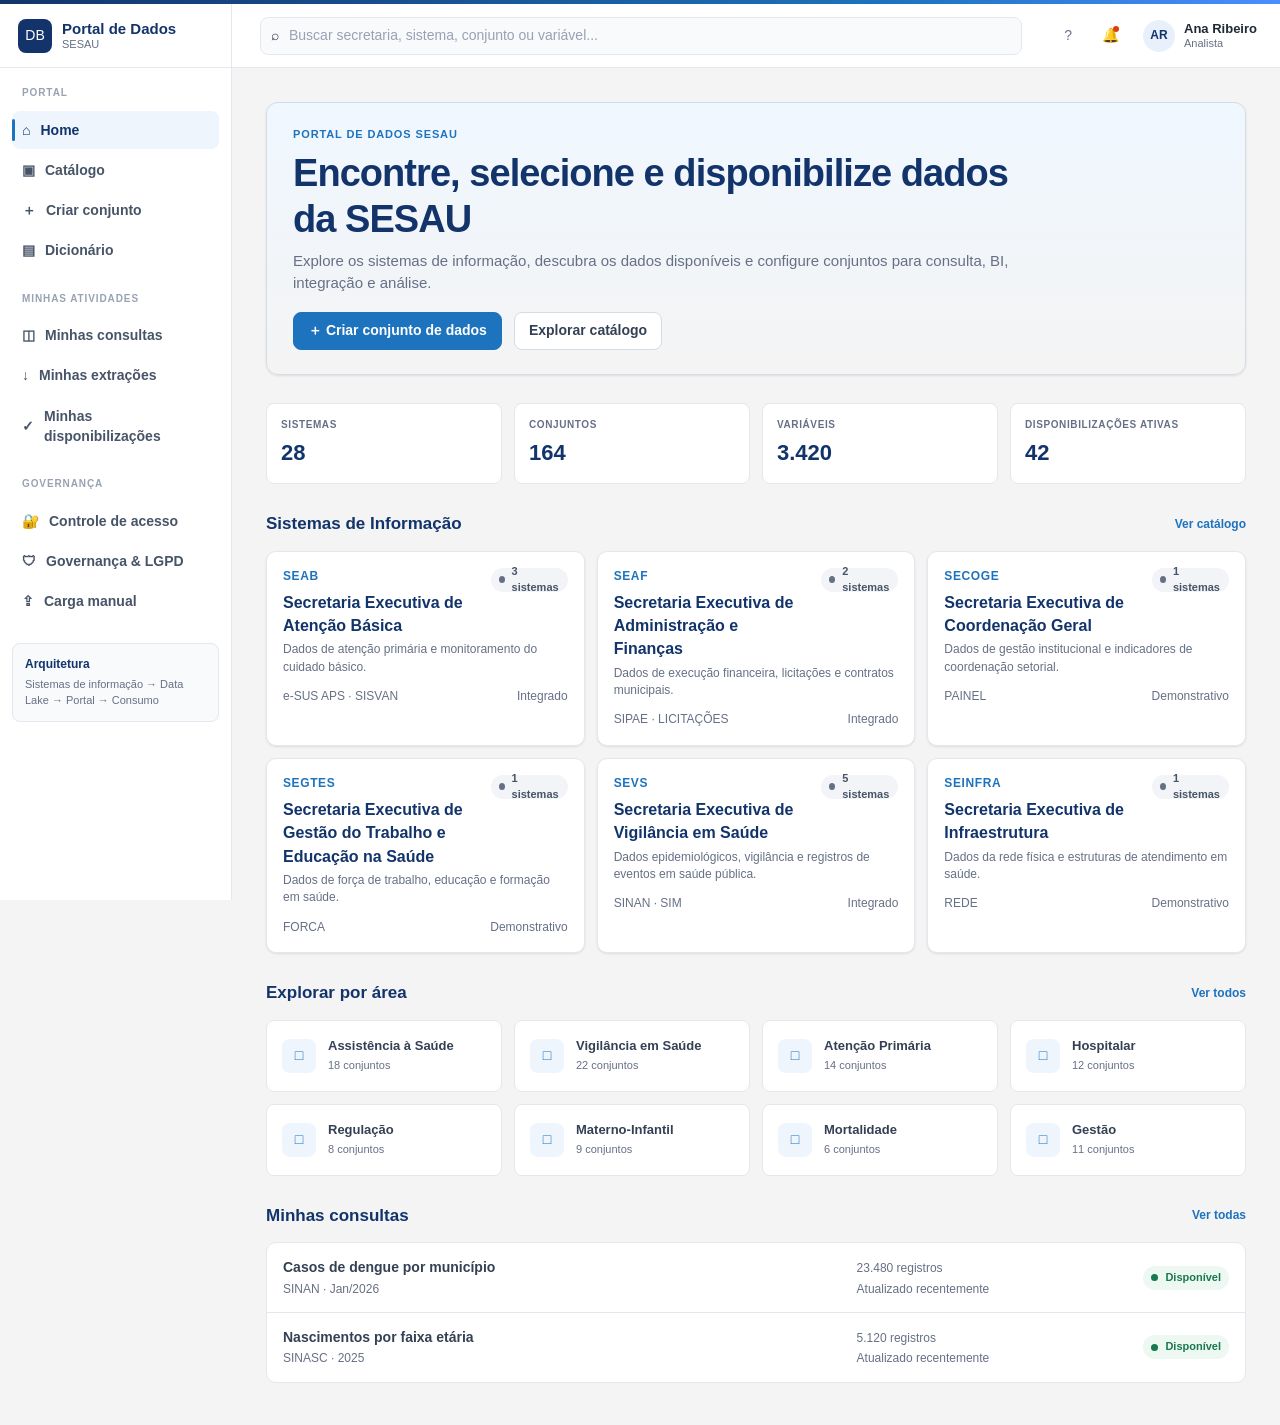
==== index.html @ 4484700d "Initial commit" ====
<!DOCTYPE html>
<html lang="pt-BR">
  <head>
    <meta charset="UTF-8" />
    <meta name="viewport" content="width=device-width, initial-scale=1.0" />
    <title>Portal de Dados SESAU</title>
    <style>
      :root {
        --primary-dark: #12346b;
        --primary-light: #1e73be;
        --primary-soft: #eef5fc;
        --accent-blue: #4a8eff;
        --accent-orange: #db400a;
        --success: #18794e;
        --success-bg: #edf8f2;
        --warning: #9a6700;
        --warning-bg: #fff8e6;
        --danger: #b42318;
        --danger-bg: #fff1f0;
        --body-bg: #f4f4f4;
        --surface: #ffffff;
        --surface-soft: #f8fafc;
        --border: #e3e8ef;
        --border-strong: #d4dce6;
        --text: #1f2937;
        --muted: #667085;
        --muted-2: #98a2b3;
        --shadow: 0 1px 2px rgba(16, 24, 40, 0.04), 0 1px 3px rgba(16, 24, 40, 0.06);
        --radius-sm: 8px;
        --radius-md: 10px;
        --radius-lg: 14px;
        --header-h: 64px;
        --sidebar-w: 232px;
      }

      * { box-sizing: border-box; }
      html, body { height: 100%; }
      body {
        margin: 0;
        background: var(--body-bg);
        color: var(--text);
        font-family: 'Segoe UI', Tahoma, Arial, sans-serif;
        font-size: 14px;
        line-height: 1.45;
      }
      a { color: inherit; text-decoration: none; }
      button, input, select, textarea { font: inherit; }
      button { cursor: pointer; }
      img { max-width: 100%; }
      .hidden { display: none !important; }

      .top-accent { height: 4px; background: linear-gradient(90deg, var(--primary-dark), var(--primary-light) 70%, var(--accent-blue)); }

      .app-shell { min-height: 100vh; }
      .header {
        position: fixed; top: 4px; left: 0; right: 0; height: var(--header-h);
        background: rgba(255,255,255,0.98); border-bottom: 1px solid var(--border);
        display: grid; grid-template-columns: var(--sidebar-w) minmax(320px, 1fr) auto;
        align-items: center; z-index: 20;
      }
      .brand {
        display: flex; align-items: center; gap: 10px; height: 100%; padding: 0 18px;
        border-right: 1px solid var(--border);
      }
      .brand-mark {
        width: 34px; height: 34px; background: var(--primary-dark); color: #fff;
        border-radius: 8px; display: grid; place-items: center;
      }
      .brand-copy { line-height: 1.1; }
      .brand-title { font-size: 15px; font-weight: 800; color: var(--primary-dark); }
      .brand-sub { font-size: 11px; color: var(--muted); }
      .header-search { padding: 0 28px; }
      .global-search {
        width: min(820px, 100%); height: 38px; border-radius: 8px; border: 1px solid var(--border);
        background: var(--surface-soft); display: flex; align-items: center; gap: 8px; padding: 0 10px;
      }
      .global-search input {
        border: 0; background: transparent; outline: none; color: var(--text); width: 100%;
      }
      .global-search input::placeholder { color: var(--muted-2); }
      .header-actions { display: flex; align-items: center; gap: 6px; padding-right: 14px; }
      .icon-btn {
        width: 36px; height: 36px; border: 1px solid transparent; border-radius: 8px; background: transparent;
        display: grid; place-items: center; color: var(--muted); position: relative;
      }
      .icon-btn:hover { background: var(--surface-soft); border-color: var(--border); color: var(--primary-light); }
      .notification-dot {
        position: absolute; right: 8px; top: 7px; width: 6px; height: 6px; border-radius: 50%; background: var(--accent-orange);
      }
      .profile {
        display: flex; align-items: center; gap: 9px; padding: 5px 8px; border-radius: 8px; border: 1px solid transparent;
      }
      .profile:hover { background: var(--surface-soft); border-color: var(--border); }
      .avatar {
        width: 32px; height: 32px; border-radius: 50%; background: #e8f1fb; color: var(--primary-dark);
        display: grid; place-items: center; font-weight: 800; font-size: 12px;
      }
      .profile-copy { line-height: 1.15; }
      .profile-name { font-size: 13px; font-weight: 700; }
      .profile-role { font-size: 11px; color: var(--muted); }

      .sidebar {
        position: fixed; left: 0; top: calc(var(--header-h) + 4px); bottom: 0; width: var(--sidebar-w);
        background: #fff; border-right: 1px solid var(--border); padding: 18px 12px; overflow-y: auto;
      }
      .nav-group { margin-bottom: 22px; }
      .nav-label {
        font-size: 10px; font-weight: 800; letter-spacing: .09em; text-transform: uppercase; color: var(--muted-2);
        padding: 0 10px 8px;
      }
      .nav-item {
        width: 100%; border: 0; background: transparent; border-radius: 8px; padding: 9px 10px; display: flex; align-items: center;
        gap: 10px; color: #475467; font-weight: 600; text-align: left; margin: 2px 0; position: relative;
      }
      .nav-item:hover { background: #f8fafc; color: var(--primary-dark); }
      .nav-item.active { background: #eef5fc; color: var(--primary-dark); }
      .nav-item.active::before {
        content: ''; position: absolute; left: 0; top: 8px; bottom: 8px; width: 3px; border-radius: 3px; background: var(--primary-light);
      }
      .nav-count { margin-left: auto; font-size: 11px; color: var(--muted-2); }
      .sidebar-footer {
        margin-top: 16px; background: var(--surface-soft); border: 1px solid var(--border); border-radius: 8px; padding: 12px;
      }
      .sidebar-footer strong { display: block; color: var(--primary-dark); font-size: 12px; }
      .sidebar-footer span { display: block; color: var(--muted); font-size: 11px; margin-top: 4px; }

      .main { margin-left: var(--sidebar-w); padding-top: calc(var(--header-h) + 4px); min-height: 100vh; }
      .content { max-width: 1440px; margin: 0 auto; padding: 30px 34px 42px; }
      .page { display: none; }
      .page.active { display: block; }
      .eyebrow {
        font-size: 11px; letter-spacing: .08em; font-weight: 800; text-transform: uppercase; color: var(--primary-light); margin-bottom: 8px;
      }
      h1, h2, h3, h4, p { margin-top: 0; }
      h1 { font-size: 28px; line-height: 1.2; color: var(--primary-dark); letter-spacing: -0.025em; margin-bottom: 8px; }
      h2 { font-size: 22px; color: var(--primary-dark); margin-bottom: 8px; }
      h3 { font-size: 17px; color: var(--primary-dark); margin-bottom: 6px; }
      p { color: var(--muted); }
      .lead { max-width: 780px; }
      .page-head {
        display: flex; justify-content: space-between; align-items: flex-start; gap: 18px; margin-bottom: 24px;
      }
      .quick-actions { display: flex; gap: 8px; margin-bottom: 28px; }
      .btn {
        border: 1px solid transparent; border-radius: 8px; height: 38px; padding: 0 14px; display: inline-flex; align-items: center;
        justify-content: center; gap: 7px; font-weight: 700; background: #fff; color: var(--text); transition: 0.18s ease;
      }
      .btn:hover { transform: translateY(-1px); }
      .btn-primary { background: var(--primary-light); color: #fff; border-color: var(--primary-light); }
      .btn-primary:hover { background: #1765aa; }
      .btn-dark { background: var(--primary-dark); color: #fff; border-color: var(--primary-dark); }
      .btn-secondary { border-color: var(--border-strong); background: #fff; color: #344054; }
      .btn-secondary:hover { border-color: #b8c3d1; background: #fbfcfd; }
      .btn-ghost { background: transparent; color: var(--primary-light); padding: 0 4px; height: auto; }
      .btn-sm { height: 32px; padding: 0 10px; font-size: 12px; }
      .btn-inline { height: 30px; }

      .hero {
        background: linear-gradient(180deg, #eff7ff, rgba(239,247,255,0)); border: 1px solid var(--border-strong); border-radius: 12px;
        box-shadow: var(--shadow); padding: 24px 26px; margin-bottom: 28px;
      }
      .hero h1 { font-size: clamp(26px, 3vw, 38px); max-width: 760px; }
      .hero-copy { max-width: 760px; font-size: 15px; color: var(--muted); }
      .hero .cta-row { display: flex; gap: 12px; margin-top: 18px; }

      .stat-strip { display: grid; grid-template-columns: repeat(4, minmax(0, 1fr)); gap: 12px; margin-bottom: 18px; }
      .stat-box {
        background: #fff; border: 1px solid var(--border); border-radius: 8px; padding: 14px;
      }
      .stat-box span {
        display: block; color: var(--muted); font-size: 10px; font-weight: 800; text-transform: uppercase; letter-spacing: .06em;
      }
      .stat-box strong {
        display: block; margin-top: 5px; color: var(--primary-dark); font-size: 22px;
      }

      .section { margin-top: 28px; }
      .section-head {
        display: flex; justify-content: space-between; align-items: center; gap: 16px; margin-bottom: 14px;
      }
      .section-head h3 { margin: 0; }
      .section-head a { color: var(--primary-light); font-weight: 700; font-size: 12px; }

      .secretaria-grid, .system-grid, .area-grid { display: grid; gap: 12px; }
      .secretaria-grid { grid-template-columns: repeat(3, minmax(0, 1fr)); }
      .system-grid { grid-template-columns: repeat(3, minmax(0, 1fr)); }
      .area-grid { grid-template-columns: repeat(4, minmax(0, 1fr)); }

      .card, .secretaria-card, .system-card, .dataset-card, .mini-card {
        background: #fff; border: 1px solid var(--border); border-radius: 10px; box-shadow: var(--shadow);
      }
      .secretaria-card { padding: 16px; cursor: pointer; transition: 0.15s ease; }
      .secretaria-card:hover { border-color: #aac7e5; transform: translateY(-1px); }
      .secretaria-top { display: flex; justify-content: space-between; align-items: flex-start; gap: 10px; }
      .secretaria-sigla { font-size: 12px; font-weight: 800; color: var(--primary-light); letter-spacing: .05em; }
      .secretaria-name { font-weight: 800; font-size: 16px; color: var(--primary-dark); margin: 6px 0 4px; }
      .secretaria-description { font-size: 12px; color: var(--muted); }
      .secretaria-meta { margin-top: 12px; display: flex; justify-content: space-between; gap: 8px; align-items: center; font-size: 12px; color: var(--muted); }

      .system-card { padding: 16px; transition: 0.15s ease; cursor: pointer; }
      .system-card:hover { border-color: #aac7e5; transform: translateY(-1px); }
      .system-header { display: flex; justify-content: space-between; gap: 10px; align-items: flex-start; }
      .system-sigla { color: var(--primary-light); font-size: 11px; font-weight: 800; letter-spacing: .05em; }
      .system-name { font-size: 16px; font-weight: 800; color: var(--primary-dark); margin: 6px 0 4px; }
      .system-label { color: var(--muted); font-size: 11px; }
      .meta-list { margin-top: 12px; display: grid; gap: 8px; }
      .meta-row { display: flex; justify-content: space-between; gap: 12px; font-size: 11px; }
      .meta-row span:first-child { color: var(--muted); }
      .meta-row strong { color: var(--text); }

      .area-tile {
        background: #fff; border: 1px solid var(--border); border-radius: 8px; padding: 15px; display: flex; align-items: center; gap: 12px;
        min-height: 72px; transition: 0.15s ease; cursor: pointer;
      }
      .area-tile:hover { border-color: #aac7e5; background: #fbfdff; transform: translateY(-1px); }
      .area-icon {
        width: 34px; height: 34px; border-radius: 8px; background: #eef5fc; color: var(--primary-light); display: grid; place-items: center;
      }
      .area-title { font-size: 13px; font-weight: 800; color: #344054; }
      .area-meta { font-size: 11px; color: var(--muted); margin-top: 2px; }

      .dataset-list { border: 1px solid var(--border); border-radius: 10px; background: #fff; overflow: hidden; }
      .dataset-row {
        display: grid; grid-template-columns: minmax(0, 1.55fr) minmax(180px, .75fr) auto; gap: 18px; align-items: center;
        padding: 14px 16px; border-bottom: 1px solid var(--border);
      }
      .dataset-row:last-child { border-bottom: 0; }
      .dataset-row:hover { background: #fbfcfe; }
      .row-title { font-weight: 800; color: #344054; }
      .row-sub { font-size: 12px; color: var(--muted); margin-top: 3px; }
      .tag-row { margin-top: 8px; display: flex; flex-wrap: wrap; gap: 6px; }
      .tag {
        display: inline-flex; align-items: center; padding: 4px 7px; border-radius: 999px; background: #f3f7fb; color: var(--primary-dark);
        border: 1px solid #e3eefb; font-size: 10px; font-weight: 700;
      }
      .status-pill {
        display: inline-flex; align-items: center; gap: 7px; height: 24px; padding: 0 8px; border-radius: 999px; font-size: 11px; font-weight: 700;
      }
      .status-dot { width: 7px; height: 7px; border-radius: 50%; display: inline-block; }
      .status-ok { background: var(--success-bg); color: var(--success); }
      .status-warning { background: var(--warning-bg); color: var(--warning); }
      .status-lock { background: var(--danger-bg); color: var(--danger); }
      .status-neutral { background: #f2f4f7; color: #475467; }
      .status-ok .status-dot { background: var(--success); }
      .status-warning .status-dot { background: var(--warning); }
      .status-lock .status-dot { background: var(--danger); }
      .status-neutral .status-dot { background: #667085; }

      .catalog-layout { display: grid; grid-template-columns: 220px minmax(0, 1fr); gap: 22px; }
      .filter-panel {
        background: #fff; border: 1px solid var(--border); border-radius: 10px; padding: 16px;
      }
      .filter-panel h4 { margin: 0 0 12px; font-size: 13px; color: var(--primary-dark); }
      .filter-group { margin-bottom: 16px; }
      .filter-group label { display: block; margin-bottom: 8px; font-size: 11px; font-weight: 800; color: #475467; }
      .filter-list { display: grid; gap: 8px; }
      .check-item { display: flex; align-items: center; gap: 8px; font-size: 12px; color: #475467; }
      .input, select, textarea {
        width: 100%; border: 1px solid var(--border-strong); border-radius: 8px; background: #fff; color: var(--text); padding: 9px 10px;
      }
      .catalog-toolbar { display: flex; gap: 10px; align-items: center; margin-bottom: 12px; }
      .catalog-toolbar .input { flex: 1; }
      .toolbar-select { max-width: 200px; }

      .knowledge-layout { display: grid; grid-template-columns: 280px 1fr; gap: 14px; }
      .knowledge-list { background: #fff; border: 1px solid var(--border); border-radius: 8px; overflow: hidden; }
      .knowledge-item { padding: 12px 14px; border-bottom: 1px solid var(--border); cursor: pointer; }
      .knowledge-item:last-child { border-bottom: 0; }
      .knowledge-item.active { background: var(--primary-soft); }
      .knowledge-item strong { display: block; font-size: 12px; color: var(--primary-dark); }
      .knowledge-item span { display: block; margin-top: 3px; color: var(--muted); font-size: 10px; }
      .info-block {
        background: #fff; border: 1px solid var(--border); border-radius: 8px; padding: 18px;
      }
      .info-block h3 { margin-bottom: 8px; }
      .dictionary-row { display: grid; gap: 10px; margin-top: 12px; }
      .dictionary-meta { display: flex; flex-wrap: wrap; gap: 8px; }
      .mini-chip { border: 1px solid var(--border); background: var(--surface-soft); color: #475467; border-radius: 999px; padding: 4px 7px; font-size: 10px; font-weight: 700; }

      .builder-shell {
        background: #fff; border: 1px solid var(--border); border-radius: 12px;
        padding: 18px; box-shadow: var(--shadow);
      }
      .builder-top { display: flex; justify-content: space-between; align-items: center; gap: 12px; margin-bottom: 16px; }
      .dataset-code { display: inline-flex; align-items: center; padding: 4px 8px; border-radius: 999px; border: 1px solid #d7eafd; background: #f3f8ff; color: var(--primary-light); font-size: 11px; font-weight: 800; }
      .stepper { display: flex; flex-wrap: wrap; gap: 8px; margin-bottom: 14px; }
      .step { min-width: 92px; padding: 8px 10px; border-radius: 999px; border: 1px solid var(--border); background: var(--surface-soft); color: var(--muted); font-size: 11px; font-weight: 700; }
      .step.active { background: var(--primary-soft); border-color: #aac7e5; color: var(--primary-dark); }
      .step.done { background: var(--success-bg); border-color: #b7e1cc; color: var(--success); }
      .builder-grid { display: grid; grid-template-columns: minmax(0, 1.6fr) 300px; gap: 16px; }
      .builder-main { background: var(--surface-soft); border: 1px solid var(--border); border-radius: 10px; padding: 18px; }
      .builder-summary {
        border-left: 1px solid var(--border); padding-left: 16px; position: relative;
      }
      .summary-card { background: #fff; border: 1px solid var(--border); border-radius: 10px; padding: 14px; }
      .summary-item { display: flex; justify-content: space-between; gap: 12px; font-size: 12px; color: #475467; padding: 9px 0; border-bottom: 1px solid var(--border); }
      .summary-item:last-child { border-bottom: 0; }
      .summary-item strong { color: var(--text); }
      .option-grid { display: grid; grid-template-columns: repeat(2, minmax(0, 1fr)); gap: 10px; }
      .option-card {
        border: 1px solid var(--border); border-radius: 10px; background: #fff; padding: 12px; cursor: pointer; transition: 0.15s ease;
      }
      .option-card:hover { border-color: #aac7e5; }
      .option-card.active { border-color: var(--primary-light); background: #f4f9fe; box-shadow: 0 0 0 2px rgba(30, 115, 190, 0.08); }
      .option-card strong { display: block; color: var(--primary-dark); }
      .option-card small { color: var(--muted); }
      .cards-3 { display: grid; grid-template-columns: repeat(3, minmax(0, 1fr)); gap: 10px; }
      .variable-list { display: grid; gap: 10px; margin-top: 16px; }
      .variable-row { display: flex; justify-content: space-between; gap: 12px; align-items: center; background: #fff; border: 1px solid var(--border); border-radius: 8px; padding: 10px 12px; }
      .variable-meta { font-size: 12px; color: var(--muted); }
      .variable-check { display: inline-flex; align-items: center; }
      .variable-row.selected { border-color: #aac7e5; background: #f7fbff; }
      .selection-toolbar { display: flex; justify-content: space-between; align-items: center; gap: 12px; margin-bottom: 12px; }
      .selection-toolbar .left { display: flex; gap: 8px; flex-wrap: wrap; }
      .chip-link { background: transparent; border: 0; padding: 0; color: var(--primary-light); font-weight: 700; }
      .empty-box {
        text-align: center; padding: 28px; color: var(--muted); background: #fff; border: 1px solid var(--border); border-radius: 8px;
      }
      .wizard-actions { display: flex; justify-content: space-between; gap: 8px; margin-top: 24px; }
      .wizard-actions .left, .wizard-actions .right { display: flex; gap: 8px; }

      .thead { display: grid; grid-template-columns: repeat(5, minmax(0, 1fr)); gap: 10px; }
      .table-card { background: #fff; border: 1px solid var(--border); border-radius: 8px; overflow: hidden; }
      .table-row { display: grid; grid-template-columns: repeat(5, minmax(0, 1fr)); gap: 10px; padding: 12px 14px; border-top: 1px solid var(--border); }
      .table-row:first-child { border-top: 0; }
      .table-row > div { font-size: 12px; color: #475467; }
      .table-row strong { color: var(--text); }

      .manual-callout {
        background: #fff; border: 1px solid var(--border); border-radius: 10px; padding: 16px; margin-bottom: 18px;
      }
      .manual-callout strong { color: var(--primary-dark); }
      .manual-kpis { display: grid; grid-template-columns: repeat(3, minmax(0, 1fr)); gap: 10px; margin-bottom: 18px; }
      .manual-kpi { background: #fff; border: 1px solid var(--border); border-radius: 8px; padding: 14px 15px; }
      .manual-kpi .k-label { font-size: 10px; font-weight: 800; letter-spacing: .06em; text-transform: uppercase; color: var(--muted-2); }
      .manual-kpi .k-value { font-size: 19px; font-weight: 800; color: var(--primary-dark); margin-top: 4px; }
      .manual-kpi .k-help { color: var(--muted); font-size: 11px; margin-top: 2px; }
      .manual-tabs { display: flex; gap: 18px; border-bottom: 1px solid var(--border); margin-bottom: 18px; }
      .manual-tab { border: 0; background: transparent; color: var(--muted); padding: 10px 2px 9px; font-weight: 800; font-size: 12px; border-bottom: 2px solid transparent; }
      .manual-tab.active { color: var(--primary-dark); border-bottom-color: var(--primary-light); }

      .access-shell { display: grid; grid-template-columns: minmax(0, 1.05fr) minmax(0, 1.35fr); gap: 18px; }
      .auth-panel, .user-panel, .admin-panel, .audit-panel {
        background: #fff; border: 1px solid var(--border); border-radius: 12px; box-shadow: var(--shadow); padding: 20px;
      }
      .auth-grid { display: grid; grid-template-columns: repeat(2, minmax(0, 1fr)); gap: 18px; }
      .access-form { display: grid; gap: 12px; }
      .access-form label { display: block; font-size: 11px; font-weight: 800; color: #475467; margin-bottom: 6px; }
      .access-checklist { display: grid; gap: 8px; margin-top: 4px; }
      .access-checklist label { display: flex; align-items: center; gap: 8px; font-size: 12px; color: #475467; font-weight: 600; margin: 0; }
      .access-row { display: flex; justify-content: space-between; align-items: center; gap: 8px; }
      .system-list { display: flex; flex-wrap: wrap; gap: 8px; }
      .system-pill { border: 1px solid #d7eafd; background: #f3f8ff; color: var(--primary-dark); border-radius: 999px; padding: 5px 8px; font-size: 11px; font-weight: 700; }
      .audit-list { display: grid; gap: 10px; }
      .audit-item { border: 1px solid var(--border); border-radius: 8px; background: var(--surface-soft); padding: 12px; }
      .audit-item strong { color: var(--primary-dark); }
      .muted-small { font-size: 11px; color: var(--muted); }

      .link-external { color: var(--primary-light); font-weight: 700; }
      .link-external::after { content: ' ↗'; }

      @media (max-width: 1100px) {
        .header { grid-template-columns: var(--sidebar-w) 1fr auto; }
        .secretaria-grid, .system-grid, .area-grid { grid-template-columns: repeat(2, minmax(0, 1fr)); }
        .builder-grid { grid-template-columns: 1fr; }
        .builder-summary { border-left: 0; padding-left: 0; }
      }
      @media (max-width: 860px) {
        :root { --sidebar-w: 0px; }
        .sidebar { display: none; }
        .main { margin-left: 0; }
        .header { grid-template-columns: 180px 1fr auto; }
        .header-search { padding: 0 10px; }
        .profile-copy { display: none; }
        .content { padding: 24px 18px 36px; }
        .secretaria-grid, .system-grid, .area-grid, .knowledge-layout, .catalog-layout { grid-template-columns: 1fr; }
        .stat-strip, .manual-kpis { grid-template-columns: 1fr; }
        .page-head { flex-direction: column; }
      }

      .toast {
        position: fixed; right: 24px; bottom: 24px; z-index: 100; background: #101828; color: #fff; border-radius: 8px; padding: 12px 14px;
        box-shadow: 0 10px 30px rgba(16,24,40,.25); opacity: 0; transform: translateY(8px); pointer-events: none; transition: 180ms ease;
      }
      .toast.show { opacity: 1; transform: none; }
    </style>
  </head>
  <body>
    <div class="app-shell">
      <div class="top-accent"></div>
      <header class="header">
        <div class="brand">
          <div class="brand-mark" id="brandIcon">DB</div>
          <div class="brand-copy">
            <div class="brand-title">Portal de Dados</div>
            <div class="brand-sub">SESAU</div>
          </div>
        </div>

        <div class="header-search">
          <div class="global-search" role="search">
            <span id="globalSearchIcon">⌕</span>
            <input id="globalSearchInput" type="text" placeholder="Buscar secretaria, sistema, conjunto ou variável..." aria-label="Buscar dados" />
          </div>
        </div>

        <div class="header-actions">
          <button class="icon-btn" id="helpBtn" aria-label="Ajuda" title="Ajuda">?</button>
          <button class="icon-btn" id="notificationBtn" aria-label="Notificações" title="Notificações">
            <span class="notification-dot"></span>
          </button>
          <div class="profile" aria-label="Perfil do usuário">
            <div class="avatar">AR</div>
            <div class="profile-copy">
              <div class="profile-name">Ana Ribeiro</div>
              <div class="profile-role">Analista</div>
            </div>
          </div>
        </div>
      </header>

      <aside class="sidebar">
        <div class="nav-group">
          <div class="nav-label">Portal</div>
          <button class="nav-item active" data-page="home"><span>⌂</span><span>Home</span></button>
          <button class="nav-item" data-page="catalog"><span>▣</span><span>Catálogo</span></button>
          <button class="nav-item" data-page="builder"><span>＋</span><span>Criar conjunto</span></button>
          <button class="nav-item" data-page="dictionary"><span>▤</span><span>Dicionário</span></button>
        </div>

        <div class="nav-group">
          <div class="nav-label">Minhas atividades</div>
          <button class="nav-item" data-page="consultas"><span>◫</span><span>Minhas consultas</span></button>
          <button class="nav-item" data-page="extractions"><span>↓</span><span>Minhas extrações</span></button>
          <button class="nav-item" data-page="disponibilizacoes"><span>✓</span><span>Minhas disponibilizações</span></button>
        </div>

        <div class="nav-group">
          <div class="nav-label">Governança</div>
          <button class="nav-item" data-page="access-control"><span>🔐</span><span>Controle de acesso</span></button>
          <button class="nav-item" data-page="governanca"><span>🛡</span><span>Governança & LGPD</span></button>
          <button class="nav-item" data-page="manual-load"><span>⇪</span><span>Carga manual</span></button>
        </div>

        <div class="sidebar-footer">
          <strong>Arquitetura</strong>
          <span>Sistemas de informação → Data Lake → Portal → Consumo</span>
        </div>
      </aside>

      <main class="main">
        <div class="content">
          <section class="page active" id="page-home"></section>
          <section class="page" id="page-catalog"></section>
          <section class="page" id="page-builder"></section>
          <section class="page" id="page-dictionary"></section>
          <section class="page" id="page-consultas"></section>
          <section class="page" id="page-extractions"></section>
          <section class="page" id="page-disponibilizacoes"></section>
          <section class="page" id="page-access-control"></section>
          <section class="page" id="page-governanca"></section>
          <section class="page" id="page-manual-load"></section>
        </div>
      </main>
    </div>

    <div class="toast" id="toast"></div>

    <script>
      const state = {
        currentPage: 'home',
        selectedSecretaria: null,
        selectedSistema: null,
        selectedConjunto: null,
        selectedVariables: [],
        filters: { municipio: 'Todos', regiao: 'Todas', situacao: 'Todas' },
        periodo: { mode: 'historico', start: '2024-01-01', end: '2026-12-31' },
        atualizacao: 'Diária',
        destino: 'Power BI',
        builderStepIndex: 0,
        builderComplete: false,
        lastSearch: '',
        disponibilizacoes: [
          {
            nome: 'SINAN — Doenças e Agravos',
            secretaria: 'SEVS',
            sistema: 'SINAN',
            data: '12/08/2026',
            frequencia: 'Diária',
            formato: 'Power BI',
            destino: 'Power BI',
            status: 'Ativa',
            ultimaAtualizacao: 'Hoje 04:15'
          },
          {
            nome: 'e-SUS APS — Atendimentos',
            secretaria: 'SEAB',
            sistema: 'e-SUS APS',
            data: '09/08/2026',
            frequencia: 'Diária',
            formato: 'CSV',
            destino: 'CSV',
            status: 'Pendente',
            ultimaAtualizacao: 'Ontem 18:20'
          }
        ],
        consultas: [
          { nome: 'Casos de dengue por município', dataset: 'SINAN', period: 'Jan/2026', registros: '23.480', status: 'Disponível' },
          { nome: 'Nascimentos por faixa etária', dataset: 'SINASC', period: '2025', registros: '5.120', status: 'Disponível' }
        ]
      };

      const accessControlData = {
        currentUser: null,
        users: [
          {
            id: 1,
            nome: 'Ana Ribeiro',
            email: 'ana.ribeiro@sesau.pe.gov.br',
            perfil: 'Administrador',
            secretaria: 'SEVS',
            cargo: 'Coordenadora de Dados',
            status: 'Aprovado',
            acessos: ['Portal SESAU', 'SINAN', 'SIM', 'SINASC'],
            ultimoAcesso: 'Hoje 09:15'
          },
          {
            id: 2,
            nome: 'Carlos Silva',
            email: 'carlos.silva@sesau.pe.gov.br',
            perfil: 'Gestor',
            secretaria: 'SEVS',
            cargo: 'Analista de Vigilância',
            status: 'Em análise',
            acessos: ['Portal SESAU', 'SINAN'],
            ultimoAcesso: 'Hoje 08:45'
          },
          {
            id: 3,
            nome: 'Marina Costa',
            email: 'marina.costa@sesau.pe.gov.br',
            perfil: 'Usuário',
            secretaria: 'SEAB',
            cargo: 'Enfermeira de Atenção Básica',
            status: 'Pendente',
            acessos: [],
            ultimoAcesso: 'Nunca'
          },
          {
            id: 4,
            nome: 'Pedro Almeida',
            email: 'pedro.almeida@sesau.pe.gov.br',
            perfil: 'Usuário',
            secretaria: 'SEAF',
            cargo: 'Analista de Administração',
            status: 'Rejeitado',
            acessos: [],
            ultimoAcesso: 'Sem acesso'
          }
        ],
        logs: [
          { quando: 'Hoje 09:15', usuario: 'Ana Ribeiro', acao: 'Aprovou acesso de Carlos Silva', tipo: 'Autorização' },
          { quando: 'Ontem 17:10', usuario: 'Diretoria', acao: 'Rejeitou cadastro de Pedro Almeida', tipo: 'Decisão' },
          { quando: 'Ontem 14:30', usuario: 'Ana Ribeiro', acao: 'Solicitou revisão de permissões de SEAB', tipo: 'Governança' }
        ]
      };

      const secretarias = [
        {
          sigla: 'SEAB',
          nome: 'Secretaria Executiva de Atenção Básica',
          descricao: 'Dados de atenção primária e monitoramento do cuidado básico.',
          sistemas: [
            { sigla: 'e-SUS APS', nome: 'e-SUS APS', descricao: 'Atenção primária e registros de atendimentos.', secretaria: 'SEAB', status: 'Integrado', ultimaAtualizacao: 'Hoje 06:20', periodicidade: 'Diária', periodoDisponivel: '2021 – Atual', conjuntos: 12, variaveis: 318, acesso: 'Institucional', demonstrativo: false },
            { sigla: 'SISVAN', nome: 'SISVAN', descricao: 'Vigilância nutricional e acompanhamento alimentar.', secretaria: 'SEAB', status: 'Integrado', ultimaAtualizacao: 'Ontem 20:15', periodicidade: 'Mensal', periodoDisponivel: '2019 – Atual', conjuntos: 8, variaveis: 221, acesso: 'Institucional', demonstrativo: false },
            { sigla: 'RECIFE MONITORA', nome: 'Recife Monitora', descricao: 'Indicadores e monitoramento de indicadores estratégicos.', secretaria: 'SEAB', status: 'Em integração', ultimaAtualizacao: 'Semanal', periodicidade: 'Semanal', periodoDisponivel: '2022 – Atual', conjuntos: 6, variaveis: 143, acesso: 'Institucional', demonstrativo: false }
          ]
        },
        {
          sigla: 'SEAF',
          nome: 'Secretaria Executiva de Administração e Finanças',
          descricao: 'Dados de execução financeira, licitações e contratos municipais.',
          sistemas: [
            { sigla: 'SIPAE', nome: 'SIPAE', descricao: 'Execução financeira e acompanhamento orçamentário.', secretaria: 'SEAF', status: 'Integrado', ultimaAtualizacao: 'Hoje 07:10', periodicidade: 'Mensal', periodoDisponivel: '2018 – Atual', conjuntos: 10, variaveis: 260, acesso: 'Institucional', demonstrativo: false },
            { sigla: 'LICITAÇÕES', nome: 'Sistemas de Licitações e Contratos', descricao: 'Contratos e processo licitatório da gestão municipal.', secretaria: 'SEAF', status: 'Em integração', ultimaAtualizacao: '2 dias atrás', periodicidade: 'Semanal', periodoDisponivel: '2020 – Atual', conjuntos: 7, variaveis: 184, acesso: 'Institucional', demonstrativo: false }
          ]
        },
        {
          sigla: 'SECOGE',
          nome: 'Secretaria Executiva de Coordenação Geral',
          descricao: 'Dados de gestão institucional e indicadores de coordenação setorial.',
          sistemas: [
            { sigla: 'PAINEL', nome: 'Painel Integrado de Gestão', descricao: 'Sistema demonstrativo para apresentação da coordenação institucional.', secretaria: 'SECOGE', status: 'Demonstrativo', ultimaAtualizacao: 'Demonstrativo', periodicidade: 'Mensal', periodoDisponivel: '2023 – Atual', conjuntos: 5, variaveis: 96, acesso: 'Institucional', demonstrativo: true }
          ]
        },
        {
          sigla: 'SEGTES',
          nome: 'Secretaria Executiva de Gestão do Trabalho e Educação na Saúde',
          descricao: 'Dados de força de trabalho, educação e formação em saúde.',
          sistemas: [
            { sigla: 'FORCA', nome: 'Gestão da Força de Trabalho em Saúde', descricao: 'Sistema demonstrativo de gestão de profissionais e educação em saúde.', secretaria: 'SEGTES', status: 'Demonstrativo', ultimaAtualizacao: 'Demonstrativo', periodicidade: 'Mensal', periodoDisponivel: '2022 – Atual', conjuntos: 4, variaveis: 88, acesso: 'Institucional', demonstrativo: true }
          ]
        },
        {
          sigla: 'SEVS',
          nome: 'Secretaria Executiva de Vigilância em Saúde',
          descricao: 'Dados epidemiológicos, vigilância e registros de eventos em saúde pública.',
          sistemas: [
            { sigla: 'SINAN', nome: 'SINAN', descricao: 'Sistema de Informação de Agravos de Notificação.', secretaria: 'SEVS', status: 'Integrado', ultimaAtualizacao: 'Hoje 04:15', periodicidade: 'Diária', periodoDisponivel: '2021 – Atual', conjuntos: 18, variaveis: 840, acesso: 'Institucional', demonstrativo: false },
            { sigla: 'SIM', nome: 'SIM', descricao: 'Sistema de Informação sobre Mortalidade.', secretaria: 'SEVS', status: 'Integrado', ultimaAtualizacao: 'Hoje 03:20', periodicidade: 'Mensal', periodoDisponivel: '2018 – Atual', conjuntos: 7, variaveis: 510, acesso: 'Institucional', demonstrativo: false },
            { sigla: 'SINASC', nome: 'SINASC', descricao: 'Sistema de Informações sobre Nascidos Vivos.', secretaria: 'SEVS', status: 'Integrado', ultimaAtualizacao: 'Hoje 02:40', periodicidade: 'Mensal', periodoDisponivel: '2019 – Atual', conjuntos: 9, variaveis: 420, acesso: 'Institucional', demonstrativo: false },
            { sigla: 'SI-PNI', nome: 'SI-PNI', descricao: 'Sistema de imunização e vigilância de doenças preventivas.', secretaria: 'SEVS', status: 'Em integração', ultimaAtualizacao: '3 dias atrás', periodicidade: 'Semanal', periodoDisponivel: '2020 – Atual', conjuntos: 6, variaveis: 255, acesso: 'Institucional', demonstrativo: false },
            { sigla: 'CIEVS', nome: 'CIEVS', descricao: 'Cadastro de eventos e vigilância sentinela.', secretaria: 'SEVS', status: 'Integrado', ultimaAtualizacao: 'Hoje 01:10', periodicidade: 'Diária', periodoDisponivel: '2020 – Atual', conjuntos: 5, variaveis: 170, acesso: 'Institucional', demonstrativo: false }
          ]
        },
        {
          sigla: 'SEINFRA',
          nome: 'Secretaria Executiva de Infraestrutura',
          descricao: 'Dados da rede física e estruturas de atendimento em saúde.',
          sistemas: [
            { sigla: 'REDE', nome: 'Cadastro da Rede Física de Saúde', descricao: 'Sistema demonstrativo para infraestrutura e unidades de saúde.', secretaria: 'SEINFRA', status: 'Demonstrativo', ultimaAtualizacao: 'Demonstrativo', periodicidade: 'Mensal', periodoDisponivel: '2021 – Atual', conjuntos: 5, variaveis: 110, acesso: 'Institucional', demonstrativo: true }
          ]
        }
      ];

      const conjuntosPorSistema = {
        'e-SUS APS': [
          { id: 'e-sus_atendimentos', nome: 'Atendimentos da Atenção Primária', descricao: 'Atendimentos por unidade, profissional, faixa etária e motivo.', origem: 'e-SUS APS', periodoDisponivel: '2021 - Atual', periodicidade: 'Diária', statusIntegracao: 'Automatizada', statusDisponibilizacao: 'Disponível', acesso: 'Institucional', variaveis: [
            { nome: 'Município', tecnico: 'ID_MUNICIPIO', tipo: 'Texto', formato: 'Texto', sistema: 'e-SUS APS', acesso: 'Institucional', descricao: 'Município de referência do atendimento.' },
            { nome: 'Unidade', tecnico: 'UNIDADE', tipo: 'Texto', formato: 'Texto', sistema: 'e-SUS APS', acesso: 'Institucional', descricao: 'Unidade de saúde responsável.' },
            { nome: 'Data de Atendimento', tecnico: 'DATA_ATENDIMENTO', tipo: 'Data', formato: 'Data', sistema: 'e-SUS APS', acesso: 'Institucional', descricao: 'Data do atendimento realizado.' },
            { nome: 'Faixa Etária', tecnico: 'FAIXA_ETARIA', tipo: 'Categoria', formato: 'Texto', sistema: 'e-SUS APS', acesso: 'Institucional', descricao: 'Agrupamento etário do usuário.' },
            { nome: 'Motivo da Consulta', tecnico: 'MOTIVO_CONSULTA', tipo: 'Texto', formato: 'Texto', sistema: 'e-SUS APS', acesso: 'Institucional', descricao: 'Motivo principal de consulta.' }
          ] }
        ],
        'SINAN': [
          { id: 'sinan_doencas_agravos', nome: 'Doenças e Agravos', descricao: 'Casos notificados, agravos e registros de acompanhamento no SINAN.', origem: 'SINAN', periodoDisponivel: '2021 - Atual', periodicidade: 'Diária', statusIntegracao: 'Automatizada', statusDisponibilizacao: 'Disponível', acesso: 'Institucional', variaveis: [
            { nome: 'Município', tecnico: 'ID_MUNICIPIO', tipo: 'Texto', formato: 'Texto', sistema: 'SINAN', acesso: 'Institucional', descricao: 'Município de residência do caso.' },
            { nome: 'Data de Notificação', tecnico: 'DT_NOTIFICACAO', tipo: 'Data', formato: 'Data', sistema: 'SINAN', acesso: 'Institucional', descricao: 'Data em que o caso foi notificado.' },
            { nome: 'Agravo', tecnico: 'AGRAVO', tipo: 'Texto', formato: 'Texto', sistema: 'SINAN', acesso: 'Institucional', descricao: 'Agravo registrado no caso.' },
            { nome: 'Evolução', tecnico: 'EVOLUCAO', tipo: 'Texto', formato: 'Texto', sistema: 'SINAN', acesso: 'Institucional', descricao: 'Evolução do caso.' },
            { nome: 'Faixa Etária', tecnico: 'FAIXA_ETARIA', tipo: 'Categoria', formato: 'Texto', sistema: 'SINAN', acesso: 'Institucional', descricao: 'Faixa etária do paciente.' }
          ] },
          { id: 'sinan_investigacoes', nome: 'Investigações', descricao: 'Investigações epidemiológicas relacionadas aos agravos notificáveis.', origem: 'SINAN', periodoDisponivel: '2020 - Atual', periodicidade: 'Semanal', statusIntegracao: 'Automatizada', statusDisponibilizacao: 'Disponível', acesso: 'Institucional', variaveis: [
            { nome: 'Investigação', tecnico: 'INVESTIGACAO', tipo: 'Texto', formato: 'Texto', sistema: 'SINAN', acesso: 'Institucional', descricao: 'Tipo de investigação conduzida.' },
            { nome: 'Data da Investigação', tecnico: 'DT_INVESTIGACAO', tipo: 'Data', formato: 'Data', sistema: 'SINAN', acesso: 'Institucional', descricao: 'Data da investigação do caso.' },
            { nome: 'Classificação Final', tecnico: 'CLASSIFICACAO_FINAL', tipo: 'Texto', formato: 'Texto', sistema: 'SINAN', acesso: 'Institucional', descricao: 'Classificação final do caso.' }
          ] }
        ],
        'SIM': [
          { id: 'sim_mortalidade', nome: 'Conjunto de Mortalidade', descricao: 'Óbitos por causa básica, município e faixa etária.', origem: 'SIM', periodoDisponivel: '2018 - Atual', periodicidade: 'Mensal', statusIntegracao: 'Automatizada', statusDisponibilizacao: 'Disponível', acesso: 'Institucional', variaveis: [
            { nome: 'Município', tecnico: 'MUNICIPIO', tipo: 'Texto', formato: 'Texto', sistema: 'SIM', acesso: 'Institucional', descricao: 'Município de residência do óbito.' },
            { nome: 'Causa Básica', tecnico: 'CAUSA_BASICA', tipo: 'Texto', formato: 'Texto', sistema: 'SIM', acesso: 'Institucional', descricao: 'Causa básica do óbito.' },
            { nome: 'Sexo', tecnico: 'SEXO', tipo: 'Categoria', formato: 'Texto', sistema: 'SIM', acesso: 'Institucional', descricao: 'Sexo do indivíduo falecido.' },
            { nome: 'Faixa Etária', tecnico: 'FAIXA_ETARIA', tipo: 'Categoria', formato: 'Texto', sistema: 'SIM', acesso: 'Institucional', descricao: 'Faixa etária do falecido.' }
          ] }
        ],
        'SINASC': [
          { id: 'sinasc_nascidos_vivos', nome: 'Nascidos Vivos', descricao: 'Informações do nascimento, parto, mãe e recém-nascido.', origem: 'SINASC', periodoDisponivel: '2019 - Atual', periodicidade: 'Mensal', statusIntegracao: 'Automatizada', statusDisponibilizacao: 'Disponível', acesso: 'Institucional', variaveis: [
            { nome: 'Data de Nascimento', tecnico: 'DT_NASCIMENTO', tipo: 'Data', formato: 'Data', sistema: 'SINASC', acesso: 'Institucional', descricao: 'Data do nascimento.' },
            { nome: 'Peso ao Nascer', tecnico: 'PESO_NASCIMENTO', tipo: 'Número', formato: 'Decimal', sistema: 'SINASC', acesso: 'Institucional', descricao: 'Peso ao nascer do bebê.' },
            { nome: 'Tipo de Parto', tecnico: 'TIPO_PARTO', tipo: 'Categoria', formato: 'Texto', sistema: 'SINASC', acesso: 'Institucional', descricao: 'Tipo de parto realizado.' },
            { nome: 'Município', tecnico: 'MUNICIPIO', tipo: 'Texto', formato: 'Texto', sistema: 'SINASC', acesso: 'Institucional', descricao: 'Município de residência da mãe.' }
          ] }
        ],
        'SIPAE': [
          { id: 'sipae_execucao_financeira', nome: 'Execução Financeira', descricao: 'Despesas, empenhos e receitas por unidade e categoria.', origem: 'SIPAE', periodoDisponivel: '2018 - Atual', periodicidade: 'Mensal', statusIntegracao: 'Automatizada', statusDisponibilizacao: 'Disponível', acesso: 'Institucional', variaveis: [
            { nome: 'Competência', tecnico: 'COMPETENCIA', tipo: 'Data', formato: 'Mês/Ano', sistema: 'SIPAE', acesso: 'Institucional', descricao: 'Período de referência da despesa.' },
            { nome: 'Unidade', tecnico: 'UNIDADE', tipo: 'Texto', formato: 'Texto', sistema: 'SIPAE', acesso: 'Institucional', descricao: 'Unidade administrativa responsável.' },
            { nome: 'Natureza de Despesa', tecnico: 'NATUREZA', tipo: 'Texto', formato: 'Texto', sistema: 'SIPAE', acesso: 'Institucional', descricao: 'Natureza da despesa.' },
            { nome: 'Valor', tecnico: 'VALOR', tipo: 'Número', formato: 'Decimal', sistema: 'SIPAE', acesso: 'Institucional', descricao: 'Valor do empenho ou execução.' }
          ] }
        ],
        'Painel Integrado de Gestão': [
          { id: 'panel_indicadores', nome: 'Conjunto demonstrativo', descricao: 'Indicadores integrados de gestão e coordenação institucional.', origem: 'Sistema demonstrativo', periodoDisponivel: '2023 - Atual', periodicidade: 'Mensal', statusIntegracao: 'Demonstrativo', statusDisponibilizacao: 'Disponível', acesso: 'Institucional', variaveis: [
            { nome: 'Indicador', tecnico: 'INDICADOR', tipo: 'Texto', formato: 'Texto', sistema: 'Painel Integrado de Gestão', acesso: 'Institucional', descricao: 'Indicador de gestão.' },
            { nome: 'Período', tecnico: 'PERIODO', tipo: 'Data', formato: 'Mês/Ano', sistema: 'Painel Integrado de Gestão', acesso: 'Institucional', descricao: 'Período da medição.' },
            { nome: 'Meta', tecnico: 'META', tipo: 'Número', formato: 'Decimal', sistema: 'Painel Integrado de Gestão', acesso: 'Institucional', descricao: 'Meta esperada do indicador.' }
          ] }
        ],
        'Gestão da Força de Trabalho em Saúde': [
          { id: 'gestao_forca_trabalho', nome: 'Conjunto demonstrativo', descricao: 'Indicadores de força de trabalho e educação em saúde.', origem: 'Sistema demonstrativo', periodoDisponivel: '2022 - Atual', periodicidade: 'Mensal', statusIntegracao: 'Demonstrativo', statusDisponibilizacao: 'Disponível', acesso: 'Institucional', variaveis: [
            { nome: 'Profissional', tecnico: 'PROFISSIONAL', tipo: 'Texto', formato: 'Texto', sistema: 'Gestão da Força de Trabalho em Saúde', acesso: 'Institucional', descricao: 'Nome funcional do profissional.' },
            { nome: 'Categoria', tecnico: 'CATEGORIA', tipo: 'Categoria', formato: 'Texto', sistema: 'Gestão da Força de Trabalho em Saúde', acesso: 'Institucional', descricao: 'Categoria profissional.' },
            { nome: 'Período', tecnico: 'PERIODO', tipo: 'Data', formato: 'Mês/Ano', sistema: 'Gestão da Força de Trabalho em Saúde', acesso: 'Institucional', descricao: 'Período de referência.' }
          ] }
        ],
        'Cadastro da Rede Física de Saúde': [
          { id: 'rede_fisica_saude', nome: 'Unidades de Saúde', descricao: 'Dados demonstrativos de unidades de saúde e infraestrutura.', origem: 'Sistema demonstrativo', periodoDisponivel: '2021 - Atual', periodicidade: 'Mensal', statusIntegracao: 'Demonstrativo', statusDisponibilizacao: 'Disponível', acesso: 'Institucional', variaveis: [
            { nome: 'Unidade', tecnico: 'UNIDADE', tipo: 'Texto', formato: 'Texto', sistema: 'Cadastro da Rede Física de Saúde', acesso: 'Institucional', descricao: 'Nome da unidade de saúde.' },
            { nome: 'Região', tecnico: 'REGIAO', tipo: 'Texto', formato: 'Texto', sistema: 'Cadastro da Rede Física de Saúde', acesso: 'Institucional', descricao: 'Região do município.' },
            { nome: 'Tipo de Unidade', tecnico: 'TIPO_UNIDADE', tipo: 'Categoria', formato: 'Texto', sistema: 'Cadastro da Rede Física de Saúde', acesso: 'Institucional', descricao: 'Tipo de unidade de saúde.' }
          ] }
        ]
      };

      const dictionaryData = [
        { termo: 'Município', tipo: 'Dimensão territorial', descricao: 'Município de referência da ocorrência, residência ou unidade de saúde.', fonte: 'Sistema de origem', formato: 'Texto', utilizado: ['SINAN','SIM','SINASC','e-SUS APS'] },
        { termo: 'Data de Notificação', tipo: 'Dimensão temporal', descricao: 'Data em que o caso foi notificado para fins de vigilância.', fonte: 'SINAN', formato: 'Data', utilizado: ['SINAN'] },
        { termo: 'Faixa Etária', tipo: 'Dimensão demográfica', descricao: 'Agrupamento padronizado de idade para análise e autorização.', fonte: 'Regra institucional', formato: 'Categoria', utilizado: ['SINAN','SIM','SINASC','e-SUS APS'] },
        { termo: 'Causa Básica', tipo: 'Informação de mortalidade', descricao: 'Causa principal associada ao óbito, segundo codificação vigente.', fonte: 'SIM', formato: 'Texto', utilizado: ['SIM'] },
        { termo: 'Peso ao Nascer', tipo: 'Indicador neonatal', descricao: 'Peso do recém-nascido no nascimento.', fonte: 'SINASC', formato: 'Decimal', utilizado: ['SINASC'] },
        { termo: 'Competência', tipo: 'Período de referência', descricao: 'Mês ou ano que representa a referência do dado.', fonte: 'Sistema de origem', formato: 'Mês/Ano', utilizado: ['SIPAE','Atenção Primária'] }
      ];

      const allDataSets = Object.values(conjuntosPorSistema).flat();

      function renderPage(page) {
        state.currentPage = page;
        document.querySelectorAll('.page').forEach(p => p.classList.toggle('active', p.id === `page-${page}`));
        document.querySelectorAll('.nav-item').forEach(item => item.classList.toggle('active', item.dataset.page === page));
        window.scrollTo({ top: 0, behavior: 'smooth' });
      }

      function getSystemByName(name) {
        return secretarias.flatMap(sec => sec.sistemas).find(sys => sys.nome === name);
      }

      function getSetById(id) {
        return allDataSets.find(item => item.id === id);
      }

      function statusMarkup(label, tone) {
        return `<span class="status-pill status-${tone}"><span class="status-dot"></span>${label}</span>`;
      }

      function buildHome() {
        const home = document.getElementById('page-home');
        home.innerHTML = `
          <div class="hero">
            <div class="eyebrow">Portal de Dados SESAU</div>
            <h1>Encontre, selecione e disponibilize dados da SESAU</h1>
            <p class="hero-copy">Explore os sistemas de informação, descubra os dados disponíveis e configure conjuntos para consulta, BI, integração e análise.</p>
            <div class="cta-row">
              <button class="btn btn-primary" id="homeCreateSetBtn">＋ Criar conjunto de dados</button>
              <button class="btn btn-secondary" id="homeExploreCatalogBtn">Explorar catálogo</button>
            </div>
          </div>

          <div class="stat-strip">
            <div class="stat-box"><span>Sistemas</span><strong>28</strong></div>
            <div class="stat-box"><span>Conjuntos</span><strong>164</strong></div>
            <div class="stat-box"><span>Variáveis</span><strong>3.420</strong></div>
            <div class="stat-box"><span>Disponibilizações ativas</span><strong>42</strong></div>
          </div>

          <div class="section">
            <div class="section-head">
              <h3>Sistemas de Informação</h3>
              <a href="#" data-nav="catalog">Ver catálogo</a>
            </div>
            <div class="secretaria-grid" id="homeSecretarias"></div>
          </div>

          <div class="section">
            <div class="section-head">
              <h3>Explorar por área</h3>
              <a href="#" data-nav="catalog">Ver todos</a>
            </div>
            <div class="area-grid" id="areasGrid"></div>
          </div>

          <div class="section">
            <div class="section-head">
              <h3>Minhas consultas</h3>
              <a href="#" data-nav="consultas">Ver todas</a>
            </div>
            <div class="dataset-list" id="homeConsultas"></div>
          </div>
        `;

        document.getElementById('homeCreateSetBtn').onclick = () => startBuilder();
        document.getElementById('homeExploreCatalogBtn').onclick = () => renderPage('catalog');

        const secretariasHtml = secretarias.map(sec => `
          <div class="secretaria-card" data-secretaria="${sec.sigla}">
            <div class="secretaria-top">
              <div>
                <div class="secretaria-sigla">${sec.sigla}</div>
                <div class="secretaria-name">${sec.nome}</div>
              </div>
              <span class="status-pill status-neutral"><span class="status-dot"></span>${sec.sistemas.length} sistemas</span>
            </div>
            <div class="secretaria-description">${sec.descricao}</div>
            <div class="secretaria-meta">
              <span>${sec.sistemas.map(s => s.sigla).slice(0,2).join(' · ')}</span>
              <span>${sec.sistemas[0]?.status || 'Disponível'}</span>
            </div>
          </div>
        `).join('');

        document.getElementById('homeSecretarias').innerHTML = secretariasHtml;
        document.querySelectorAll('[data-secretaria]').forEach(card => {
          card.addEventListener('click', () => {
            const sigla = card.dataset.secretaria;
            const sec = secretarias.find(s => s.sigla === sigla);
            renderCatalog(sec);
          });
        });

        const areas = [
          ['Assistência à Saúde', '18 conjuntos'],
          ['Vigilância em Saúde', '22 conjuntos'],
          ['Atenção Primária', '14 conjuntos'],
          ['Hospitalar', '12 conjuntos'],
          ['Regulação', '8 conjuntos'],
          ['Materno-Infantil', '9 conjuntos'],
          ['Mortalidade', '6 conjuntos'],
          ['Gestão', '11 conjuntos']
        ];

        document.getElementById('areasGrid').innerHTML = areas.map(([area, count]) => `
          <div class="area-tile" data-area="${area}">
            <div class="area-icon">□</div>
            <div>
              <div class="area-title">${area}</div>
              <div class="area-meta">${count}</div>
            </div>
          </div>
        `).join('');

        const consultRows = state.consultas.map(item => `
          <div class="dataset-row">
            <div>
              <div class="row-title">${item.nome}</div>
              <div class="row-sub">${item.dataset} · ${item.period}</div>
            </div>
            <div>
              <div class="row-sub">${item.registros} registros</div>
              <div class="row-sub">Atualizado recentemente</div>
            </div>
            <div>
              <span class="status-pill status-ok"><span class="status-dot"></span>${item.status}</span>
            </div>
          </div>
        `).join('');

        document.getElementById('homeConsultas').innerHTML = consultRows;

        document.querySelectorAll('[data-nav]').forEach(el => {
          el.addEventListener('click', e => {
            e.preventDefault();
            const page = el.dataset.nav;
            if (page === 'catalog') renderCatalog();
            else if (page === 'consultas') renderConsultas();
            else renderPage(page);
          });
        });
      }

      function renderCatalog(secretariaFilter = null) {
        const catalogPage = document.getElementById('page-catalog');
        const selectedSecretaria = secretariaFilter ? secretariaFilter.sigla : state.selectedSecretaria || null;
        const appliedData = allDataSets.filter(set => {
          const systemMatch = getSystemByName(set.origem);
          if (!selectedSecretaria) return true;
          return systemMatch && systemMatch.secretaria === selectedSecretaria;
        });

        const datasetsMarkup = appliedData.map(set => {
          const systemInfo = getSystemByName(set.origem);
          return `
            <div class="dataset-row">
              <div>
                <div class="row-title">${set.nome}</div>
                <div class="row-sub">${set.origem} · ${set.descricao}</div>
                <div class="tag-row">${set.periodicidade ? `<span class="tag">${set.periodicidade}</span>` : ''}${systemInfo?.secretaria ? `<span class="tag">${systemInfo.secretaria}</span>` : ''}</div>
              </div>
              <div>
                <div class="row-sub">Período</div>
                <div class="row-sub">${set.periodoDisponivel}</div>
              </div>
              <div style="display:flex;align-items:center;gap:10px;justify-content:flex-end;">
                ${statusMarkup(set.statusDisponibilizacao || 'Disponível', set.statusDisponibilizacao === 'Disponível' ? 'ok' : 'neutral')}
                <button class="btn btn-secondary btn-sm" data-open-set="${set.id}">Consultar</button>
              </div>
            </div>
          `;
        }).join('') || '<div class="empty-box">Nenhum conjunto encontrado para a secretaria selecionada.</div>';

        catalogPage.innerHTML = `
          <div class="page-head">
            <div>
              <div class="eyebrow">Catálogo</div>
              <h1>Catálogo de dados</h1>
              <p class="lead">Descubra sistemas, conjuntos e variáveis disponíveis para consulta e disponibilização.</p>
            </div>
            <button class="btn btn-primary" id="catalogCreateBtn">＋ Criar conjunto de dados</button>
          </div>

          <div class="catalog-layout">
            <aside class="filter-panel">
              <h4>Filtros</h4>
              <div class="filter-group">
                <label>Secretaria</label>
                <div class="filter-list">
                  ${secretarias.map(sec => `
                    <label class="check-item">
                      <input type="checkbox" class="catalog-secretaria" value="${sec.sigla}" ${selectedSecretaria === sec.sigla ? 'checked' : ''}>
                      <span>${sec.sigla}</span>
                    </label>
                  `).join('')}
                </div>
              </div>
              <div class="filter-group">
                <label>Tipo de disponibilidade</label>
                <div class="filter-list">
                  <label class="check-item"><input type="checkbox" checked> <span>CSV</span></label>
                  <label class="check-item"><input type="checkbox" checked> <span>Power BI</span></label>
                  <label class="check-item"><input type="checkbox" checked> <span>API</span></label>
                </div>
              </div>
              <div class="filter-group">
                <label>Classificação de acesso</label>
                <div class="filter-list">
                  <label class="check-item"><input type="checkbox" checked> <span>Institucional</span></label>
                  <label class="check-item"><input type="checkbox"> <span>Restrito</span></label>
                </div>
              </div>
            </aside>

            <div>
              <div class="catalog-toolbar">
                <input id="catalogSearchInput" class="input" type="text" value="${state.lastSearch || ''}" placeholder="Buscar por sistema, conjunto ou variável..." />
                <select class="input toolbar-select" id="catalogSortSelect">
                  <option value="recent">Mais recentes</option>
                  <option value="name">A-Z</option>
                </select>
              </div>
              <div class="dataset-list">${datasetsMarkup}</div>
            </div>
          </div>
        `;

        document.getElementById('catalogCreateBtn').onclick = () => startBuilder();

        const searchInput = document.getElementById('catalogSearchInput');
        searchInput.addEventListener('input', e => {
          state.lastSearch = e.target.value.trim();
          const list = allDataSets.filter(set => {
            const haystack = `${set.nome} ${set.origem} ${set.descricao} ${set.periodicidade}`.toLowerCase();
            return !state.lastSearch || haystack.includes(state.lastSearch.toLowerCase());
          });
          renderFilteredCatalog(list);
        });

        document.getElementById('catalogSortSelect').addEventListener('change', () => renderFilteredCatalog());

        document.querySelectorAll('.catalog-secretaria').forEach(chk => {
          chk.addEventListener('change', () => {
            const checked = [...document.querySelectorAll('.catalog-secretaria:checked')].map(el => el.value);
            if (checked.length === 0) {
              state.selectedSecretaria = null;
            } else if (checked.length === 1) {
              state.selectedSecretaria = checked[0];
            } else {
              state.selectedSecretaria = null;
            }
            renderCatalog();
          });
        });

        document.querySelectorAll('[data-open-set]').forEach(btn => {
          btn.addEventListener('click', () => openConjunto(btn.dataset.openSet));
        });
      }

      function renderFilteredCatalog(list = null) {
        const source = list || allDataSets.filter(set => {
          const allowed = [...document.querySelectorAll('.catalog-secretaria:checked')].map(el => el.value);
          const systemInfo = getSystemByName(set.origem);
          const within = !allowed.length || (systemInfo && allowed.includes(systemInfo.secretaria));
          const haystack = `${set.nome} ${set.origem} ${set.descricao} ${set.periodicidade}`.toLowerCase();
          const q = (state.lastSearch || '').toLowerCase();
          const searchOk = !q || haystack.includes(q);
          return within && searchOk;
        });

        const sorted = document.getElementById('catalogSortSelect').value === 'name'
          ? [...source].sort((a, b) => a.nome.localeCompare(b.nome))
          : source;

        const page = document.getElementById('page-catalog');
        const container = page.querySelector('.dataset-list');
        if (!container) return;

        container.innerHTML = sorted.map(set => {
          const systemInfo = getSystemByName(set.origem);
          return `
            <div class="dataset-row">
              <div>
                <div class="row-title">${set.nome}</div>
                <div class="row-sub">${set.origem} · ${set.descricao}</div>
                <div class="tag-row"><span class="tag">${set.periodicidade}</span>${systemInfo?.secretaria ? `<span class="tag">${systemInfo.secretaria}</span>` : ''}</div>
              </div>
              <div>
                <div class="row-sub">Período</div>
                <div class="row-sub">${set.periodoDisponivel}</div>
              </div>
              <div style="display:flex;align-items:center;gap:10px;justify-content:flex-end;">
                ${statusMarkup(set.statusDisponibilizacao || 'Disponível', 'ok')}
                <button class="btn btn-secondary btn-sm" data-open-set="${set.id}">Consultar</button>
              </div>
            </div>
          `;
        }).join('') || '<div class="empty-box">Nenhum conjunto encontrado com os filtros selecionados.</div>';

        container.querySelectorAll('[data-open-set]').forEach(btn => {
          btn.addEventListener('click', () => openConjunto(btn.dataset.openSet));
        });
      }

      function openConjunto(setId) {
        const set = getSetById(setId);
        if (!set) return;

        const systemInfo = getSystemByName(set.origem);
        state.selectedConjunto = set;
        state.selectedSistema = systemInfo?.nome || set.origem;
        state.selectedSecretaria = systemInfo?.secretaria || 'SEVS';

        const page = document.getElementById('page-catalog');
        page.innerHTML = `
          <div class="page-head">
            <div>
              <div class="eyebrow">Conjunto</div>
              <h1>${set.nome}</h1>
              <p class="lead">${set.descricao}</p>
            </div>
            <div style="display:flex;gap:8px;align-items:center;">
              <button class="btn btn-secondary" id="backCatalogBtn">← Voltar</button>
              <button class="btn btn-primary" id="setCreateBtn">＋ Criar conjunto</button>
            </div>
          </div>

          <div class="dataset-list">
            <div class="dataset-row">
              <div>
                <div class="row-title">${systemInfo?.secretaria || 'SEVS'} · ${set.origem}</div>
                <div class="row-sub">Origem: ${set.origem}</div>
              </div>
              <div>
                <div class="row-sub">Período disponível</div>
                <div class="row-sub">${set.periodoDisponivel}</div>
              </div>
              <div>
                ${statusMarkup(set.statusDisponibilizacao || 'Disponível', 'ok')}
              </div>
            </div>
          </div>

          <div class="section">
            <div class="section-head"><h3>Variáveis</h3></div>
            <div class="dataset-list">
              ${set.variaveis.map(v => `
                <div class="dataset-row">
                  <div>
                    <div class="row-title">${v.nome}</div>
                    <div class="row-sub">${v.tecnico || v.nome}</div>
                  </div>
                  <div>
                    <div class="row-sub">Tipo</div>
                    <div class="row-sub">${v.tipo}</div>
                  </div>
                  <div>
                    <div class="row-sub">Acesso</div>
                    <div class="row-sub">${v.acesso || 'Institucional'}</div>
                  </div>
                </div>
              `).join('')}
            </div>
          </div>
        `;

        document.getElementById('backCatalogBtn').onclick = () => renderCatalog();
        document.getElementById('setCreateBtn').onclick = () => startBuilder(systemInfo || null, set);
        renderPage('catalog');
      }

      function renderDictionary() {
        const page = document.getElementById('page-dictionary');
        page.innerHTML = `
          <div class="page-head">
            <div>
              <div class="eyebrow">Base de conhecimento</div>
              <h1>Dicionário de Dados</h1>
              <p class="lead">Pesquise conceitos, campos e indicadores utilizados nos conjuntos disponíveis.</p>
            </div>
          </div>
          <div class="catalog-toolbar"><input id="dictionarySearchInput" class="input" placeholder="Pesquisar por sistema, variável, nome técnico ou descrição..." /></div>
          <div class="knowledge-layout">
            <div class="knowledge-list" id="dictionaryList"></div>
            <div id="dictionaryDetail" class="info-block"></div>
          </div>
        `;

        const list = document.getElementById('dictionaryList');
        const detail = document.getElementById('dictionaryDetail');

        const renderItems = (items) => {
          list.innerHTML = items.map((item, index) => `
            <div class="knowledge-item ${index === 0 ? 'active' : ''}" data-index="${index}" data-term="${item.termo}">
              <strong>${item.termo}</strong>
              <span>${item.tipo}</span>
            </div>
          `).join('');
          if (items.length) {
            const selected = items[0];
            renderDictionaryDetail(selected, detail);
          }
          list.querySelectorAll('.knowledge-item').forEach(item => {
            item.addEventListener('click', () => renderDictionaryDetail(items[Number(item.dataset.index)], detail));
          });
        };

        document.getElementById('dictionarySearchInput').addEventListener('input', e => {
          const search = e.target.value.trim().toLowerCase();
          const itens = dictionaryData.filter(item => {
            const haystack = `${item.termo} ${item.tipo} ${item.descricao} ${item.fonte} ${item.utilizado.join(' ')}`.toLowerCase();
            return !search || haystack.includes(search);
          });
          renderItems(itens);
        });

        renderItems(dictionaryData);
      }

      function renderDictionaryDetail(item, detailEl) {
        detailEl.innerHTML = `
          <h3>${item.termo}</h3>
          <div class="dictionary-row">
            <div class="dictionary-meta">
              <span class="mini-chip">${item.tipo}</span>
              <span class="mini-chip">${item.formato}</span>
              <span class="mini-chip">${item.fonte}</span>
            </div>
            <p>${item.descricao}</p>
            <div>
              <strong>Utilizado em:</strong>
              <div class="dictionary-meta" style="margin-top:8px">${item.utilizado.map(v => `<span class="mini-chip">${v}</span>`).join('')}</div>
            </div>
            <div>
              <strong>Documentação oficial:</strong>
              <div style="margin-top:8px; display:grid; gap:8px;">
                <a class="link-external" href="https://portalsinan.saude.gov.br/doencas-e-agravos" target="_blank" rel="noreferrer">Documentação oficial do SINAN</a>
                <a class="link-external" href="https://svs.aids.gov.br/daent/cgiae/coesv/sistemas-informacao/" target="_blank" rel="noreferrer">Documentação dos Sistemas de Informação</a>
              </div>
            </div>
          </div>
        `;
      }

      function renderConsultas() {
        const page = document.getElementById('page-consultas');
        page.innerHTML = `
          <div class="page-head">
            <div><div class="eyebrow">Produtividade</div><h1>Minhas Consultas</h1><p class="lead">Retome, duplique ou gere novamente consultas usadas no seu dia a dia.</p></div>
            <button class="btn btn-dark" id="consultasNewBtn">＋ Nova consulta</button>
          </div>
          <div class="table-card">
            <div class="thead" style="padding:12px 14px; font-size:11px; font-weight:800; color:var(--muted); background:#f8fafc;">
              <div>Consulta</div>
              <div>Dataset</div>
              <div>Período</div>
              <div>Registros</div>
              <div>Status</div>
            </div>
            ${state.consultas.map(item => `
              <div class="table-row">
                <div><strong>${item.nome}</strong></div>
                <div>${item.dataset}</div>
                <div>${item.period}</div>
                <div>${item.registros}</div>
                <div>${statusMarkup(item.status, 'ok')}</div>
              </div>
            `).join('')}
          </div>
        `;
        document.getElementById('consultasNewBtn').onclick = () => startBuilder();
      }

      function renderExtractions() {
        const page = document.getElementById('page-extractions');
        page.innerHTML = `
          <div class="page-head">
            <div><div class="eyebrow">Arquivos gerados</div><h1>Minhas Extrações</h1><p class="lead">Histórico de arquivos gerados a partir das consultas do Portal de Dados.</p></div>
          </div>
          <div class="table-card">
            <div class="thead" style="padding:12px 14px; font-size:11px; font-weight:800; color:var(--muted); background:#f8fafc;">
              <div>Conjunto</div>
              <div>Sistema</div>
              <div>Data</div>
              <div>Formato</div>
              <div>Status</div>
            </div>
            <div class="table-row">
              <div><strong>Doenças e Agravos</strong></div>
              <div>SINAN</div>
              <div>12/08/2026</div>
              <div>CSV</div>
              <div>${statusMarkup('Concluída', 'ok')}</div>
            </div>
            <div class="table-row">
              <div><strong>Execução Financeira</strong></div>
              <div>SIPAE</div>
              <div>09/08/2026</div>
              <div>XLSX</div>
              <div>${statusMarkup('Pendente', 'warning')}</div>
            </div>
          </div>
        `;
      }

      function renderDisponibilizacoes() {
        const page = document.getElementById('page-disponibilizacoes');
        page.innerHTML = `
          <div class="page-head">
            <div><div class="eyebrow">Disponibilização</div><h1>Minhas disponibilizações</h1><p class="lead">Acompanhe os conjuntos configurados para acesso, BI e integração.</p></div>
            <button class="btn btn-primary" id="newDisponibilizacaoBtn">＋ Nova disponibilização</button>
          </div>
          <div class="dataset-list">
            ${state.disponibilizacoes.map(item => `
              <div class="dataset-row">
                <div>
                  <div class="row-title">${item.nome}</div>
                  <div class="row-sub">${item.secretaria} · ${item.sistema}</div>
                </div>
                <div>
                  <div class="row-sub">${item.data}</div>
                  <div class="row-sub">${item.frequencia}</div>
                </div>
                <div style="display:flex;justify-content:flex-end;align-items:center;gap:10px;flex-wrap:wrap;">
                  <span class="status-pill status-ok"><span class="status-dot"></span>${item.status}</span>
                  <span class="tag">${item.destino}</span>
                </div>
              </div>
            `).join('')}
          </div>
        `;
        document.getElementById('newDisponibilizacaoBtn').onclick = () => startBuilder();
      }

      function renderGovernanca() {
        const page = document.getElementById('page-governanca');
        page.innerHTML = `
          <div class="page-head">
            <div>
              <div class="eyebrow">Segurança e confiança</div>
              <h1>Governança de Dados</h1>
              <p class="lead">Autorização, rastreabilidade, classificação de sensibilidade e controles de acesso.</p>
            </div>
          </div>
          <div class="governance-grid" style="display:grid;grid-template-columns:1.15fr .85fr;gap:14px;">
            <div>
              <div class="info-block">
                <h3>Meu nível de acesso</h3>
                <p style="margin-bottom:8px;">Perfil atual: <strong style="color:#344054">Analista</strong></p>
                <ul style="margin:12px 0 0; padding-left:18px; color:#475467;">
                  <li>Consultar dados públicos e institucionais autorizados.</li>
                  <li>Gerar arquivos CSV e Excel para consultas permitidas.</li>
                  <li>Solicitar acesso a conjuntos sensíveis com finalidade e justificativa.</li>
                </ul>
              </div>
              <div class="info-block">
                <h3>Classificações de acesso</h3>
                <div class="policy-grid" style="display:grid;grid-template-columns:repeat(3,minmax(0,1fr));gap:10px; margin-top:12px;">
                  <div class="policy" style="border:1px solid var(--border); border-radius:8px; padding:14px; background:#fff;">
                    <strong>Público</strong>
                    <p>Disponível para consulta aberta.</p>
                  </div>
                  <div class="policy" style="border:1px solid var(--border); border-radius:8px; padding:14px; background:#fff;">
                    <strong>Institucional</strong>
                    <p>Acesso ao usuário da SESAU ou órgão autorizado.</p>
                  </div>
                  <div class="policy" style="border:1px solid var(--border); border-radius:8px; padding:14px; background:#fff;">
                    <strong>Restrito</strong>
                    <p>Requer autorização específica e rastreabilidade.</p>
                  </div>
                </div>
              </div>
            </div>
            <div>
              <div class="info-block">
                <h3>Políticas ativas</h3>
                <div class="summary-item"><span>Identificadores pessoais</span><strong>Bloqueados</strong></div>
                <div class="summary-item"><span>Dados sensíveis</span><strong>Somente autorizados</strong></div>
                <div class="summary-item"><span>Auditoria</span><strong>Ativa</strong></div>
                <div class="summary-item"><span>documentação</span><strong>Rastreada</strong></div>
              </div>
              <div class="info-block">
                <h3>Origem e linhagem</h3>
                <p style="font-size:12px;">Sistema de origem → Ingestão → Data Lake → Portal de Dados → Consumo.</p>
              </div>
            </div>
          </div>
        `;
      }

      function accessStatusTone(status) {
        const tones = {
          Aprovado: 'ok',
          'Em análise': 'warning',
          Pendente: 'warning',
          Rejeitado: 'lock',
          Bloqueado: 'lock',
          'Acesso revogado': 'neutral',
          'Acesso ativo': 'ok'
        };
        return tones[status] || 'neutral';
      }

      function getAccessUserByEmail(email) {
        return accessControlData.users.find(user => user.email.toLowerCase() === email.toLowerCase());
      }

      function renderAccessControl() {
        const page = document.getElementById('page-access-control');
        const user = accessControlData.currentUser;

        if (!user) {
          page.innerHTML = `
            <div class="page-head">
              <div>
                <div class="eyebrow">Acesso institucional</div>
                <h1>Controle de acesso do Portal SESAU</h1>
                <p class="lead">Autorização, gestão de perfis, permissões por secretaria e rastreabilidade de decisões.</p>
              </div>
            </div>
            <div class="access-shell">
              <div class="auth-panel">
                <div class="eyebrow">Acesso ao Portal</div>
                <h2 style="margin:8px 0 16px;">Login</h2>
                <form id="accessLoginForm" class="access-form">
                  <div>
                    <label for="loginEmail">E-mail institucional</label>
                    <input id="loginEmail" class="input" type="email" placeholder="nome@sesau.pe.gov.br" required />
                  </div>
                  <div>
                    <label for="loginPassword">Senha</label>
                    <input id="loginPassword" class="input" type="password" placeholder="••••••••" required />
                  </div>
                  <div class="access-checklist">
                    <label><input type="checkbox" checked> Manter sessão ativa</label>
                    <label><input type="checkbox"> Autenticação de dois fatores</label>
                  </div>
                  <button class="btn btn-primary" type="submit">Entrar no Portal</button>
                </form>
              </div>

              <div class="auth-panel">
                <div class="eyebrow">Primeiro acesso</div>
                <h2 style="margin:8px 0 16px;">Solicitar cadastro</h2>
                <form id="accessRegisterForm" class="access-form">
                  <div>
                    <label for="registerNome">Nome completo</label>
                    <input id="registerNome" class="input" type="text" placeholder="Seu nome completo" required />
                  </div>
                  <div>
                    <label for="registerEmail">E-mail institucional</label>
                    <input id="registerEmail" class="input" type="email" placeholder="nome@sesau.pe.gov.br" required />
                  </div>
                  <div class="auth-grid">
                    <div>
                      <label for="registerSecretaria">Secretaria</label>
                      <select id="registerSecretaria" class="input">
                        <option>SEVS</option>
                        <option>SEAB</option>
                        <option>SEAF</option>
                        <option>SECOGE</option>
                        <option>SEGTES</option>
                      </select>
                    </div>
                    <div>
                      <label for="registerPerfil">Perfil</label>
                      <select id="registerPerfil" class="input">
                        <option>Usuário</option>
                        <option>Gestor</option>
                        <option>Administrador</option>
                      </select>
                    </div>
                  </div>
                  <div>
                    <label for="registerCargo">Cargo / função</label>
                    <input id="registerCargo" class="input" type="text" placeholder="Ex.: Analista de Vigilância" required />
                  </div>
                  <div class="access-checklist">
                    <label><input type="checkbox" checked> Concordo com a política de acesso mínimo necessário</label>
                    <label><input type="checkbox" checked> Reconheço que o acesso do portal não concede acesso aos sistemas de origem</label>
                  </div>
                  <button class="btn btn-secondary" type="submit">Solicitar cadastro</button>
                </form>
              </div>
            </div>
          `;

          const loginForm = document.getElementById('accessLoginForm');
          const registerForm = document.getElementById('accessRegisterForm');

          loginForm.addEventListener('submit', (event) => {
            event.preventDefault();
            const email = document.getElementById('loginEmail').value.trim();
            const password = document.getElementById('loginPassword').value.trim();
            const profile = getAccessUserByEmail(email);

            if (!profile || !password) {
              showToast('Credenciais inválidas ou usuário não cadastrado');
              return;
            }

            accessControlData.currentUser = profile;
            renderAccessControl();
            showToast(`Bem-vindo(a), ${profile.nome}`);
          });

          registerForm.addEventListener('submit', (event) => {
            event.preventDefault();
            const newUser = {
              id: Date.now(),
              nome: document.getElementById('registerNome').value.trim(),
              email: document.getElementById('registerEmail').value.trim(),
              perfil: document.getElementById('registerPerfil').value,
              secretaria: document.getElementById('registerSecretaria').value,
              cargo: document.getElementById('registerCargo').value.trim(),
              status: 'Pendente',
              acessos: [],
              ultimoAcesso: 'Solicitado'
            };

            if (!newUser.nome || !newUser.email || !newUser.cargo) {
              showToast('Preencha todos os campos para solicitar o cadastro');
              return;
            }

            accessControlData.users.unshift(newUser);
            accessControlData.logs.unshift({
              quando: 'Agora',
              usuario: newUser.nome,
              acao: 'Solicitou cadastro no Portal SESAU',
              tipo: 'Registro'
            });
            registerForm.reset();
            showToast('Cadastro solicitado com sucesso');
          });
          return;
        }

        const pendingUsers = accessControlData.users.filter(item => ['Pendente', 'Em análise', 'Rejeitado'].includes(item.status));
        const canApprove = user.perfil === 'Administrador' || user.perfil === 'Gestor';

        page.innerHTML = `
          <div class="page-head">
            <div>
              <div class="eyebrow">Autorização</div>
              <h1>Minha área de acesso</h1>
              <p class="lead">Acompanhe o status do seu cadastro, permissões e atividades de governança do Portal SESAU.</p>
            </div>
            <button class="btn btn-secondary" id="accessLogoutBtn">Sair</button>
          </div>

          <div class="access-shell">
            <div class="user-panel">
              <div class="eyebrow">Perfil institucional</div>
              <div style="display:flex;justify-content:space-between;align-items:center;gap:12px;margin:12px 0 14px;">
                <div>
                  <h2 style="margin:0;">${user.nome}</h2>
                  <div class="muted-small">${user.cargo} · ${user.secretaria}</div>
                </div>
                <span class="status-pill status-${accessStatusTone(user.status)}"><span class="status-dot"></span>${user.status}</span>
              </div>

              <div class="summary-card" style="margin-top:10px;">
                <div class="summary-item"><span>Perfil</span><strong>${user.perfil}</strong></div>
                <div class="summary-item"><span>E-mail</span><strong>${user.email}</strong></div>
                <div class="summary-item"><span>Último acesso</span><strong>${user.ultimoAcesso}</strong></div>
              </div>

              <div style="margin-top:18px;">
                <div class="muted-small" style="font-weight:800; letter-spacing:.04em; text-transform:uppercase; margin-bottom:8px;">Permissões vigentes</div>
                <div class="system-list">
                  ${(user.acessos.length ? user.acessos : ['Portal SESAU']).map(item => `<span class="system-pill">${item}</span>`).join('')}
                </div>
              </div>
            </div>

            <div class="admin-panel">
              <div class="eyebrow">Gerenciamento</div>
              <h2 style="margin:8px 0 16px;">Solicitações pendentes</h2>
              ${canApprove ? pendingUsers.length ? pendingUsers.map(item => `
                <div class="audit-item" style="margin-bottom:10px;">
                  <div class="access-row">
                    <div>
                      <strong>${item.nome}</strong>
                      <div class="muted-small">${item.cargo} · ${item.secretaria}</div>
                    </div>
                    <span class="status-pill status-${accessStatusTone(item.status)}"><span class="status-dot"></span>${item.status}</span>
                  </div>
                  <div class="muted-small" style="margin-top:8px;">${item.email}</div>
                  <div style="display:flex; gap:8px; margin-top:12px; flex-wrap:wrap;">
                    <button class="btn btn-primary btn-sm" data-access-action="approve" data-user-id="${item.id}">Aprovar</button>
                    <button class="btn btn-secondary btn-sm" data-access-action="reject" data-user-id="${item.id}">Rejeitar</button>
                    <button class="btn btn-secondary btn-sm" data-access-action="block" data-user-id="${item.id}">Bloquear</button>
                    <button class="btn btn-secondary btn-sm" data-access-action="revoke" data-user-id="${item.id}">Revogar</button>
                  </div>
                </div>
              `).join('') : '<div class="empty-box">Nenhuma solicitação pendente no momento.</div>' : '<div class="empty-box">Sua conta não possui permissão para aprovar acessos.</div>'}
            </div>
          </div>

          <div class="audit-panel" style="margin-top:18px;">
            <div class="eyebrow">Auditoria e governança</div>
            <h2 style="margin:8px 0 16px;">Histórico de decisões</h2>
            <div class="audit-list">
              ${accessControlData.logs.map(item => `
                <div class="audit-item">
                  <div class="access-row">
                    <strong>${item.usuario}</strong>
                    <span class="tag">${item.tipo}</span>
                  </div>
                  <div style="margin-top:6px; color:#475467; font-size:12px;">${item.acao}</div>
                  <div class="muted-small" style="margin-top:8px;">${item.quando}</div>
                </div>
              `).join('')}
            </div>
          </div>
        `;

        document.getElementById('accessLogoutBtn')?.addEventListener('click', () => {
          accessControlData.currentUser = null;
          renderAccessControl();
          showToast('Sessão encerrada');
        });

        document.querySelectorAll('[data-access-action]').forEach(button => {
          button.addEventListener('click', () => {
            const action = button.dataset.accessAction;
            const targetId = Number(button.dataset.userId);
            const target = accessControlData.users.find(item => item.id === targetId);
            if (!target) return;

            const textMap = {
              approve: 'Aprovado',
              reject: 'Rejeitado',
              block: 'Bloqueado',
              revoke: 'Acesso revogado'
            };

            target.status = textMap[action] || target.status;
            target.ultimoAcesso = action === 'approve' ? 'Agora' : target.ultimoAcesso;
            accessControlData.logs.unshift({
              quando: 'Agora',
              usuario: accessControlData.currentUser.nome,
              acao: `${action === 'approve' ? 'Aprovou' : action === 'reject' ? 'Rejeitou' : action === 'block' ? 'Bloqueou' : 'Revogou'} acesso de ${target.nome}`,
              tipo: 'Decisão'
            });
            showToast(`Ação aplicada: ${textMap[action]}`);
            renderAccessControl();
          });
        });
      }

      function renderManualLoad() {
        const page = document.getElementById('page-manual-load');
        page.innerHTML = `
          <div class="page-head">
            <div>
              <div class="eyebrow">Gestão de Dados</div>
              <h1>Carga Manual de Dados</h1>
              <p class="lead">Integrações automatizadas com sistemas de informação e Data Lake são a forma preferencial de alimentação e atualização. A carga manual deve ser utilizada apenas para fontes que ainda não possuem integração automatizada.</p>
            </div>
            <button class="btn btn-primary" id="manualNewBtn">＋ Nova carga</button>
          </div>
          <div class="manual-callout">
            <strong>Quando usar esta funcionalidade?</strong>
            <p>Para bases que ainda dependem de envio manual pelo responsável. O arquivo é recebido pelo Portal, passa por uma etapa de qualificação e só depois pode ser publicado para consulta.</p>
          </div>
          <div class="manual-kpis">
            <div class="manual-kpi"><div class="k-label">Conjuntos manuais</div><div class="k-value">4</div><div class="k-help">ativos no Portal</div></div>
            <div class="manual-kpi"><div class="k-label">Próxima carga</div><div class="k-value">01/09</div><div class="k-help">Violência — Base Complementar</div></div>
            <div class="manual-kpi"><div class="k-label">Em qualificação</div><div class="k-value">1</div><div class="k-help">aguardando validação</div></div>
          </div>
          <div class="manual-tabs">
            <button class="manual-tab active">Nova carga</button>
            <button class="manual-tab">Meus conjuntos manuais</button>
            <button class="manual-tab">Histórico de cargas</button>
          </div>
          <div style="background:#fff;border:1px solid var(--border);border-radius:10px;padding:18px;">
            <div style="display:grid; grid-template-columns: minmax(0,1fr) 320px; gap:16px;">
              <div>
                <div style="display:grid;gap:12px;">
                  <div><label style="display:block;font-size:11px;font-weight:800;color:#475467;margin-bottom:6px;">Secretaria executiva</label><select class="input"><option>SEVS</option><option>SEAB</option><option>SEAF</option><option>SECOGE</option><option>SEGTES</option><option>SEINFRA</option></select></div>
                  <div><label style="display:block;font-size:11px;font-weight:800;color:#475467;margin-bottom:6px;">Sistema de origem</label><select class="input"><option>SINAN</option><option>SIM</option><option>SINASC</option><option>e-SUS APS</option></select></div>
                  <div><label style="display:block;font-size:11px;font-weight:800;color:#475467;margin-bottom:6px;">Descrição</label><textarea class="input" rows="4" placeholder="Descreva o conteúdo e finalidade da carga manual.">Base complementar de notificação e acompanhamento de eventos de saúde.</textarea></div>
                </div>
              </div>
              <div>
                <div style="border:1.5px dashed #aac7e5;border-radius:10px;background:#f8fbff;padding:26px 18px;text-align:center;">
                  <div style="display:grid;place-items:center;width:38px;height:38px;border-radius:10px;background:#eaf3fc;color:var(--primary-light);margin:0 auto 10px;">⬆</div>
                  <strong>Arraste ou selecione arquivos</strong>
                  <p style="margin-top:6px; font-size:11px;">CSV, XLSX ou TXT.</p>
                </div>
              </div>
            </div>
          </div>
        `;
        document.getElementById('manualNewBtn').onclick = () => showToast('Carga manual iniciada');
      }

      function startBuilder(secretariaParam = null, conjuntoParam = null) {
        const sec = secretariaParam || secretarias[4];
        const sistemaDefault = sec.sistemas[0];
        const setDefault = conjuntosPorSistema[sistemaDefault.nome]?.[0] || allDataSets[0];

        state.selectedSecretaria = sec.sigla;
        state.selectedSistema = sistemaDefault.nome;
        state.selectedConjunto = conjuntoParam || setDefault;
        state.selectedVariables = (conjuntoParam || setDefault).variaveis.slice(0, 4).map(v => v.nome);
        state.builderStepIndex = 0;
        state.builderComplete = false;
        renderBuilder();
      }

      function renderBuilder() {
        const page = document.getElementById('page-builder');
        const sec = secretarias.find(s => s.sigla === state.selectedSecretaria) || secretarias[4];
        const sistema = sec.sistemas.find(s => s.nome === state.selectedSistema) || sec.sistemas[0];
        const conjunto = getSetById(state.selectedConjunto?.id) || conjuntosPorSistema[sistema.nome]?.[0] || allDataSets[0];

        const stepLabels = [
          'Secretaria', 'Sistema', 'Conjunto', 'Variáveis', 'Recortes', 'Período', 'Atualização', 'Destino', 'Revisão', 'Disponibilizar'
        ];

        const summary = [
          ['Secretaria', sec.sigla],
          ['Sistema', sistema.nome],
          ['Conjunto', conjunto.nome],
          ['Variáveis', state.selectedVariables.length ? `${state.selectedVariables.length} selecionadas` : 'Nenhuma'],
          ['Período', state.periodo.mode === 'historico' ? 'Todo o histórico' : `A partir de ${state.periodo.start}`],
          ['Atualização', state.atualizacao],
          ['Destino', state.destino]
        ];

        const renderStepContent = () => {
          switch (state.builderStepIndex) {
            case 0: {
              return `
                <h3>1. Secretaria Executiva</h3>
                <p>Selecione a secretaria responsável pelo conjunto de dados.</p>
                <div class="option-grid">
                  ${secretarias.map(item => `
                    <div class="option-card ${state.selectedSecretaria === item.sigla ? 'active' : ''}" data-step-action="secretaria" data-value="${item.sigla}">
                      <strong>${item.sigla}</strong>
                      <small>${item.nome}</small>
                    </div>
                  `).join('')}
                </div>
              `;
            }
            case 1: {
              return `
                <h3>2. Sistema de Informação</h3>
                <p>Escolha o sistema que será disponibilizado.</p>
                <div class="option-grid">
                  ${sec.sistemas.map(item => `
                    <div class="option-card ${state.selectedSistema === item.nome ? 'active' : ''}" data-step-action="sistema" data-value="${item.nome}">
                      <strong>${item.sigla}</strong>
                      <small>${item.nome}</small>
                    </div>
                  `).join('')}
                </div>
              `;
            }
            case 2: {
              return `
                <h3>3. Conjunto de Dados</h3>
                <p>Selecione o conjunto do sistema atual.</p>
                <div class="option-grid">
                  ${(conjuntosPorSistema[sistema.nome] || []).map(item => `
                    <div class="option-card ${state.selectedConjunto?.id === item.id ? 'active' : ''}" data-step-action="conjunto" data-value="${item.id}">
                      <strong>${item.nome}</strong>
                      <small>${item.descricao}</small>
                    </div>
                  `).join('')}
                </div>
              `;
            }
            case 3: {
              const variables = conjunto.variaveis || [];
              const selected = state.selectedVariables.length ? state.selectedVariables : variables.slice(0, 2).map(v => v.nome);
              const toggleVar = (name) => {
                const set = new Set(state.selectedVariables);
                set.has(name) ? set.delete(name) : set.add(name);
                state.selectedVariables = [...set];
                renderBuilder();
              };
              return `
                <h3>4. Variáveis</h3>
                <p>Selecione as variáveis que deseja disponibilizar.</p>
                <div class="selection-toolbar">
                  <div class="left">
                    <button class="btn btn-secondary btn-sm" id="selectAllVarsBtn">Selecionar todas</button>
                    <button class="btn btn-secondary btn-sm" id="clearVarsBtn">Limpar</button>
                  </div>
                  <input id="varSearchInput" class="input" style="max-width:240px" type="text" placeholder="Pesquisar variável" />
                </div>
                <div class="variable-list">
                  ${variables.map(v => `
                    <div class="variable-row ${selected.includes(v.nome) ? 'selected' : ''}">
                      <div>
                        <div style="font-weight:800; color:#344054;">${v.nome}</div>
                        <div class="variable-meta">${v.tecnico} · ${v.tipo} · ${v.formato}</div>
                      </div>
                      <label class="variable-check"><input type="checkbox" ${selected.includes(v.nome) ? 'checked' : ''} data-var-name="${v.nome}"></label>
                    </div>
                  `).join('')}
                </div>
              `;
            }
            case 4: {
              return `
                <h3>5. Recortes</h3>
                <p>Defina os filtros e recortes permitidos para a disponibilização.</p>
                <div class="option-grid">
                  ${['Município','Região','Unidade','Categoria','Situação','Tipo','Período','Outros filtros'].map(item => `
                    <div class="option-card ${state.filters.municipio !== 'Todos' || item === 'Município' ? 'active' : ''}" data-step-action="recorte" data-value="${item}">
                      <strong>${item}</strong>
                      <small>Recorte configurável</small>
                    </div>
                  `).join('')}
                </div>
              `;
            }
            case 5: {
              return `
                <h3>6. Período de disponibilização</h3>
                <p>Configure o intervalo de dados que será disponibilizado.</p>
                <div class="option-grid">
                  <div class="option-card ${state.periodo.mode === 'historico' ? 'active' : ''}" data-step-action="periodo" data-value="historico"><strong>Todo o histórico autorizado</strong><small>Disponibiliza o histórico completo.</small></div>
                  <div class="option-card ${state.periodo.mode === 'a-partir' ? 'active' : ''}" data-step-action="periodo" data-value="a-partir"><strong>A partir de uma data</strong><small>Desde 01/01/2024</small></div>
                  <div class="option-card ${state.periodo.mode === 'intervalo' ? 'active' : ''}" data-step-action="periodo" data-value="intervalo"><strong>Intervalo específico</strong><small>Seleção de datas customizada.</small></div>
                  <div class="option-card ${state.periodo.mode === 'ano' ? 'active' : ''}" data-step-action="periodo" data-value="ano"><strong>Ano específico</strong><small>Ex.: 2025</small></div>
                </div>
              `;
            }
            case 6: {
              return `
                <h3>7. Frequência de atualização</h3>
                <p>A frequência define a periodicidade de atualização configurada para a disponibilização. O Portal atua como camada de acesso e distribuição e não como ferramenta de tratamento dos dados.</p>
                <div class="option-grid">
                  ${['Tempo real','Horária','Diária','Semanal','Quinzenal','Mensal','Bimestral','Trimestral','Semestral','Anual','Sob demanda'].map(item => `
                    <div class="option-card ${state.atualizacao === item ? 'active' : ''}" data-step-action="atualizacao" data-value="${item}">
                      <strong>${item}</strong>
                      <small>Periodicidade de atualização</small>
                    </div>
                  `).join('')}
                </div>
              `;
            }
            case 7: {
              return `
                <h3>8. Como você deseja consumir estes dados?</h3>
                <div class="option-grid">
                  <div class="option-card ${state.destino === 'CSV' ? 'active' : ''}" data-step-action="destino" data-value="CSV"><strong>CSV</strong><small>Arquivo em planilha</small></div>
                  <div class="option-card ${state.destino === 'XLSX' ? 'active' : ''}" data-step-action="destino" data-value="XLSX"><strong>XLSX</strong><small>Arquivos Excel</small></div>
                  <div class="option-card ${state.destino === 'Power BI' ? 'active' : ''}" data-step-action="destino" data-value="Power BI"><strong>Power BI</strong><small>Conexão demonstrativa</small></div>
                  <div class="option-card ${state.destino === 'Qlik Sense' ? 'active' : ''}" data-step-action="destino" data-value="Qlik Sense"><strong>Qlik Sense</strong><small>Conexão demonstrativa</small></div>
                  <div class="option-card ${state.destino === 'API' ? 'active' : ''}" data-step-action="destino" data-value="API"><strong>API</strong><small>Endpoint integrado</small></div>
                  <div class="option-card ${state.destino === 'Banco externo' ? 'active' : ''}" data-step-action="destino" data-value="Banco externo"><strong>Banco externo</strong><small>INSERT em banco externo</small></div>
                </div>
              `;
            }
            case 8: {
              return `
                <h3>9. Revisão</h3>
                <div class="summary-card">
                  ${summary.map(([key, value]) => `
                    <div class="summary-item"><span>${key}</span><strong>${value}</strong></div>
                  `).join('')}
                </div>
              `;
            }
            case 9: {
              return `
                <h3>10. Disponibilizar</h3>
                <p>Confirme a criação do conjunto de dados para disponibilização conforme regras de acesso.</p>
                <div class="summary-card">
                  ${summary.map(([key, value]) => `
                    <div class="summary-item"><span>${key}</span><strong>${value}</strong></div>
                  `).join('')}
                </div>
              `;
            }
            default:
              return '<div class="empty-box">Seleção em aberto.</div>';
          }
        };

        const stepperHtml = stepLabels.map((label, idx) => `
          <div class="step ${idx === state.builderStepIndex ? 'active' : ''} ${idx < state.builderStepIndex ? 'done' : ''}">${idx + 1}. ${label}</div>
        `).join('');

        page.innerHTML = `
          <div class="breadcrumb" style="margin-bottom:12px; color:var(--muted);">Catálogo → ${sec.sigla} → ${sistema.nome} → ${conjunto.nome}</div>
          <div class="builder-shell">
            <div class="builder-top">
              <div>
                <div class="dataset-code">${sec.sigla}</div>
                <h2 style="margin:8px 0 0;">Criar conjunto de dados</h2>
              </div>
              <span class="status-pill status-neutral"><span class="status-dot"></span>Rascunho</span>
            </div>
            <div class="stepper">${stepperHtml}</div>
            <div class="builder-grid">
              <div class="builder-main">
                ${renderStepContent()}
                <div class="wizard-actions">
                  <div class="left">
                    <button class="btn btn-secondary" id="builderCancelBtn">Cancelar</button>
                  </div>
                  <div class="right">
                    <button class="btn btn-secondary" id="builderBackBtn" ${state.builderStepIndex === 0 ? 'disabled' : ''}>Voltar</button>
                    <button class="btn btn-primary" id="builderNextBtn">${state.builderStepIndex === 9 ? 'Solicitar disponibilização' : 'Próximo'}</button>
                  </div>
                </div>
              </div>
              <aside class="builder-summary">
                <div class="summary-card">
                  <h3 style="margin-bottom:10px;">Resumo</h3>
                  ${summary.map(([key, value]) => `
                    <div class="summary-item"><span>${key}</span><strong>${value}</strong></div>
                  `).join('')}
                </div>
              </aside>
            </div>
          </div>
        `;

        document.getElementById('builderCancelBtn').onclick = () => renderPage('catalog');
        document.getElementById('builderBackBtn').onclick = () => {
          if (state.builderStepIndex > 0) {
            state.builderStepIndex -= 1;
            renderBuilder();
          }
        };

        document.getElementById('builderNextBtn').onclick = () => {
          if (state.builderStepIndex < 9) {
            const nextStep = state.builderStepIndex + 1;
            if (nextStep === 1 && !state.selectedSecretaria) {
              showToast('Selecione uma secretaria');
              return;
            }
            state.builderStepIndex = nextStep;
            renderBuilder();
            return;
          }

          const nomeDisponibilizacao = `${state.selectedSistema || 'SINAN'} — ${state.selectedConjunto?.nome || 'Conjunto'}`;
          state.disponibilizacoes.unshift({
            nome: nomeDisponibilizacao,
            secretaria: state.selectedSecretaria,
            sistema: state.selectedSistema,
            data: new Date().toLocaleDateString('pt-BR'),
            frequencia: state.atualizacao,
            formato: state.destino,
            destino: state.destino,
            status: 'Ativa',
            ultimaAtualizacao: 'Agora'
          });
          showToast('Disponibilização criada com sucesso');
          renderDisponibilizacoes();
        };

        page.querySelectorAll('[data-step-action]').forEach(el => {
          el.addEventListener('click', () => {
            const action = el.dataset.stepAction;
            const value = el.dataset.value;
            if (action === 'secretaria') {
              state.selectedSecretaria = value;
              const nextSec = secretarias.find(s => s.sigla === value);
              state.selectedSistema = nextSec?.sistemas[0]?.nome || state.selectedSistema;
            }
            if (action === 'sistema') state.selectedSistema = value;
            if (action === 'conjunto') {
              const nextSet = (conjuntosPorSistema[state.selectedSistema] || []).find(item => item.id === value);
              if (nextSet) state.selectedConjunto = nextSet;
            }
            if (action === 'periodo') state.periodo.mode = value;
            if (action === 'atualizacao') state.atualizacao = value;
            if (action === 'destino') state.destino = value;
            if (action === 'recorte') state.filters.municipio = value === 'Município' ? 'Recorte ativo' : state.filters.municipio;
            renderBuilder();
          });
        });

        if (state.builderStepIndex === 3) {
          const varSearch = document.getElementById('varSearchInput');
          if (varSearch) {
            varSearch.addEventListener('input', (e) => {
              const term = e.target.value.toLowerCase();
              const variables = conjunto.variaveis.filter(v => `${v.nome} ${v.tecnico}`.toLowerCase().includes(term));
              const selected = state.selectedVariables.length ? state.selectedVariables : variables.slice(0, 2).map(v => v.nome);
              const list = document.querySelector('.variable-list');
              if (!list) return;
              list.innerHTML = variables.map(v => `
                <div class="variable-row ${selected.includes(v.nome) ? 'selected' : ''}">
                  <div>
                    <div style="font-weight:800; color:#344054;">${v.nome}</div>
                    <div class="variable-meta">${v.tecnico} · ${v.tipo} · ${v.formato}</div>
                  </div>
                  <label class="variable-check"><input type="checkbox" ${selected.includes(v.nome) ? 'checked' : ''} data-var-name="${v.nome}"></label>
                </div>
              `).join('');
              list.querySelectorAll('[data-var-name]').forEach(check => {
                check.addEventListener('change', () => {
                  const name = check.dataset.varName;
                  const next = new Set(state.selectedVariables);
                  check.checked ? next.add(name) : next.delete(name);
                  state.selectedVariables = [...next];
                  renderBuilder();
                });
              });
            });
          }

          document.getElementById('selectAllVarsBtn')?.addEventListener('click', () => {
            state.selectedVariables = conjunto.variaveis.map(v => v.nome);
            renderBuilder();
          });
          document.getElementById('clearVarsBtn')?.addEventListener('click', () => {
            state.selectedVariables = [];
            renderBuilder();
          });
          document.querySelectorAll('[data-var-name]').forEach(check => {
            check.addEventListener('change', () => {
              const name = check.dataset.varName;
              const next = new Set(state.selectedVariables);
              check.checked ? next.add(name) : next.delete(name);
              state.selectedVariables = [...next];
            });
          });
        }

        renderPage('builder');
      }

      function showToast(message) {
        const toast = document.getElementById('toast');
        toast.textContent = message;
        toast.classList.add('show');
        setTimeout(() => toast.classList.remove('show'), 2200);
      }

      function bindGlobalSearch() {
        const input = document.getElementById('globalSearchInput');
        input.addEventListener('keydown', (event) => {
          if (event.key === 'Enter') {
            const term = input.value.trim();
            if (!term) return;
            state.lastSearch = term;
            renderCatalog();
            const pageCatalog = document.getElementById('page-catalog');
            const searchInput = pageCatalog.querySelector('#catalogSearchInput');
            if (searchInput) {
              searchInput.value = term;
            }
            const found = allDataSets.filter(set => `${set.nome} ${set.origem} ${set.descricao}`.toLowerCase().includes(term.toLowerCase()));
            if (found.length) {
              showToast(`${found.length} resultados encontrados`);
            } else {
              showToast('Nenhum resultado encontrado');
            }
          }
        });
      }

      function init() {
        buildHome();
        renderCatalog();
        renderDictionary();
        renderConsultas();
        renderExtractions();
        renderDisponibilizacoes();
        renderAccessControl();
        renderGovernanca();
        renderManualLoad();
        bindGlobalSearch();
        document.querySelectorAll('.nav-item').forEach(item => item.addEventListener('click', () => {
          const page = item.dataset.page;
          if (page === 'home') buildHome();
          if (page === 'catalog') renderCatalog();
          if (page === 'builder') startBuilder();
          if (page === 'dictionary') renderDictionary();
          if (page === 'consultas') renderConsultas();
          if (page === 'extractions') renderExtractions();
          if (page === 'disponibilizacoes') renderDisponibilizacoes();
          if (page === 'access-control') renderAccessControl();
          if (page === 'governanca') renderGovernanca();
          if (page === 'manual-load') renderManualLoad();
          renderPage(page);
        }));
        document.getElementById('brandIcon').textContent = 'DB';
        document.getElementById('globalSearchIcon').textContent = '⌕';
        document.getElementById('helpBtn').textContent = '?';
        document.getElementById('notificationBtn').innerHTML = '🔔<span class="notification-dot"></span>';
        renderPage('home');
      }

      init();
    </script>
  </body>
</html>
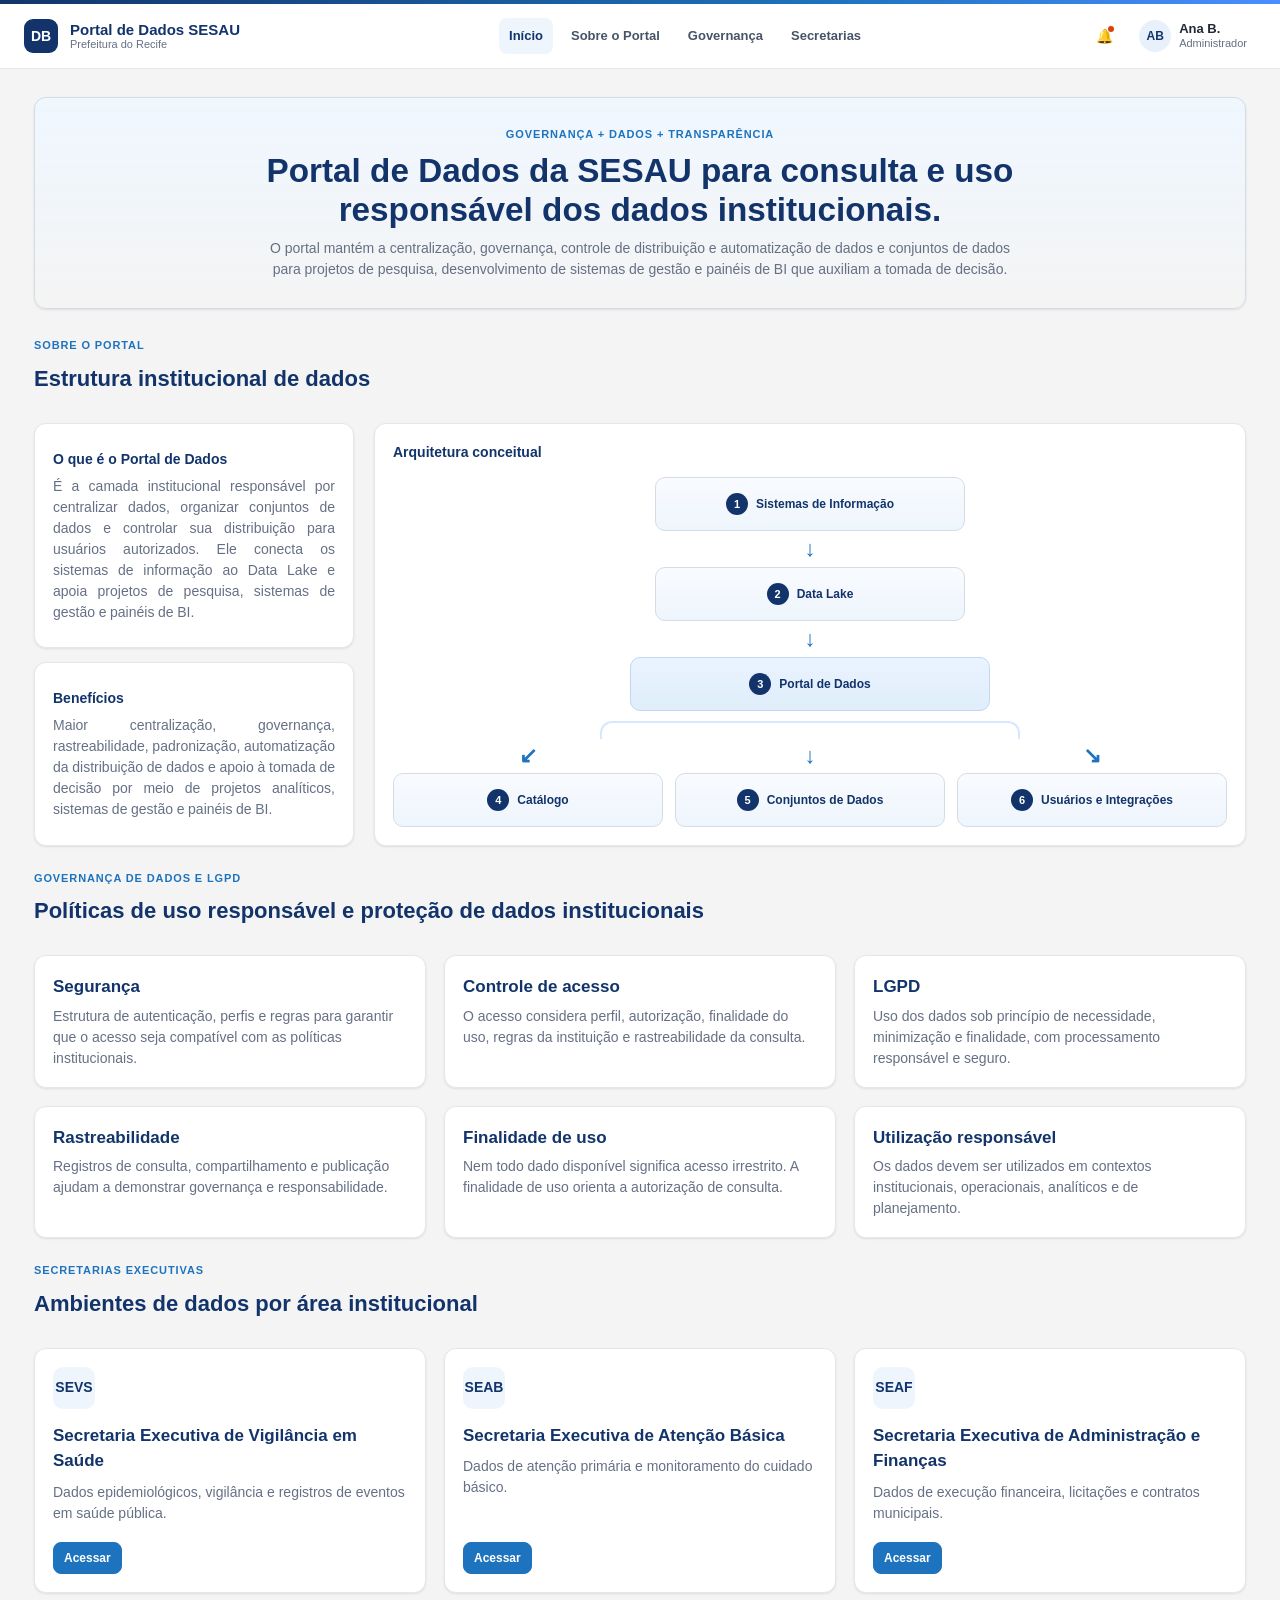
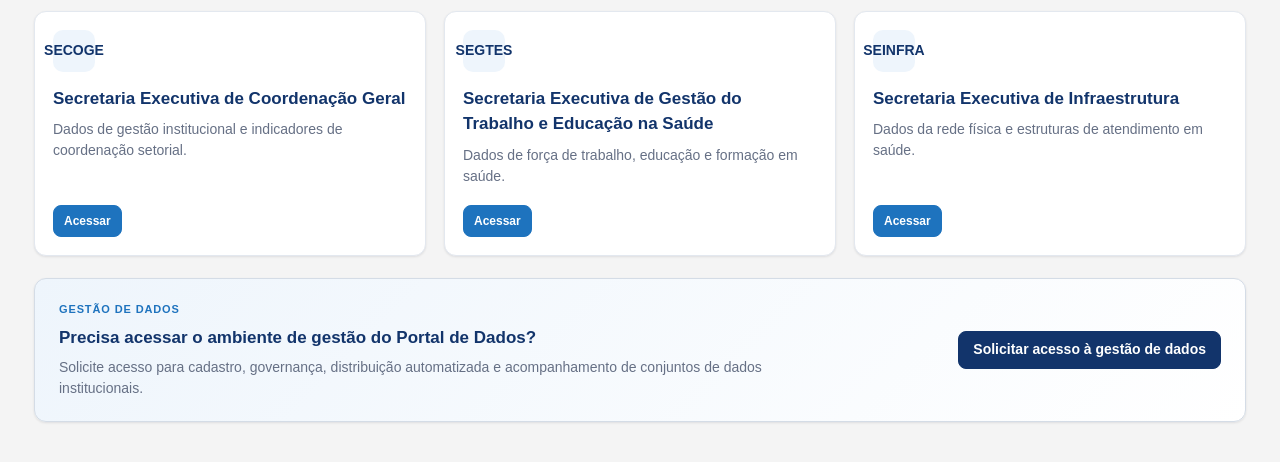
==== commit 274e44e9: "Criar protótipo modular do portal Estrutura o Portal de Dados SESAU para GitHub Pages com páginas po" ====
--- a/index.html
+++ b/index.html
@@ -4,2008 +4,215 @@
     <meta charset="UTF-8" />
     <meta name="viewport" content="width=device-width, initial-scale=1.0" />
     <title>Portal de Dados SESAU</title>
-    <style>
-      :root {
-        --primary-dark: #12346b;
-        --primary-light: #1e73be;
-        --primary-soft: #eef5fc;
-        --accent-blue: #4a8eff;
-        --accent-orange: #db400a;
-        --success: #18794e;
-        --success-bg: #edf8f2;
-        --warning: #9a6700;
-        --warning-bg: #fff8e6;
-        --danger: #b42318;
-        --danger-bg: #fff1f0;
-        --body-bg: #f4f4f4;
-        --surface: #ffffff;
-        --surface-soft: #f8fafc;
-        --border: #e3e8ef;
-        --border-strong: #d4dce6;
-        --text: #1f2937;
-        --muted: #667085;
-        --muted-2: #98a2b3;
-        --shadow: 0 1px 2px rgba(16, 24, 40, 0.04), 0 1px 3px rgba(16, 24, 40, 0.06);
-        --radius-sm: 8px;
-        --radius-md: 10px;
-        --radius-lg: 14px;
-        --header-h: 64px;
-        --sidebar-w: 232px;
-      }
-
-      * { box-sizing: border-box; }
-      html, body { height: 100%; }
-      body {
-        margin: 0;
-        background: var(--body-bg);
-        color: var(--text);
-        font-family: 'Segoe UI', Tahoma, Arial, sans-serif;
-        font-size: 14px;
-        line-height: 1.45;
-      }
-      a { color: inherit; text-decoration: none; }
-      button, input, select, textarea { font: inherit; }
-      button { cursor: pointer; }
-      img { max-width: 100%; }
-      .hidden { display: none !important; }
-
-      .top-accent { height: 4px; background: linear-gradient(90deg, var(--primary-dark), var(--primary-light) 70%, var(--accent-blue)); }
-
-      .app-shell { min-height: 100vh; }
-      .header {
-        position: fixed; top: 4px; left: 0; right: 0; height: var(--header-h);
-        background: rgba(255,255,255,0.98); border-bottom: 1px solid var(--border);
-        display: grid; grid-template-columns: var(--sidebar-w) minmax(320px, 1fr) auto;
-        align-items: center; z-index: 20;
-      }
-      .brand {
-        display: flex; align-items: center; gap: 10px; height: 100%; padding: 0 18px;
-        border-right: 1px solid var(--border);
-      }
-      .brand-mark {
-        width: 34px; height: 34px; background: var(--primary-dark); color: #fff;
-        border-radius: 8px; display: grid; place-items: center;
-      }
-      .brand-copy { line-height: 1.1; }
-      .brand-title { font-size: 15px; font-weight: 800; color: var(--primary-dark); }
-      .brand-sub { font-size: 11px; color: var(--muted); }
-      .header-search { padding: 0 28px; }
-      .global-search {
-        width: min(820px, 100%); height: 38px; border-radius: 8px; border: 1px solid var(--border);
-        background: var(--surface-soft); display: flex; align-items: center; gap: 8px; padding: 0 10px;
-      }
-      .global-search input {
-        border: 0; background: transparent; outline: none; color: var(--text); width: 100%;
-      }
-      .global-search input::placeholder { color: var(--muted-2); }
-      .header-actions { display: flex; align-items: center; gap: 6px; padding-right: 14px; }
-      .icon-btn {
-        width: 36px; height: 36px; border: 1px solid transparent; border-radius: 8px; background: transparent;
-        display: grid; place-items: center; color: var(--muted); position: relative;
-      }
-      .icon-btn:hover { background: var(--surface-soft); border-color: var(--border); color: var(--primary-light); }
-      .notification-dot {
-        position: absolute; right: 8px; top: 7px; width: 6px; height: 6px; border-radius: 50%; background: var(--accent-orange);
-      }
-      .profile {
-        display: flex; align-items: center; gap: 9px; padding: 5px 8px; border-radius: 8px; border: 1px solid transparent;
-      }
-      .profile:hover { background: var(--surface-soft); border-color: var(--border); }
-      .avatar {
-        width: 32px; height: 32px; border-radius: 50%; background: #e8f1fb; color: var(--primary-dark);
-        display: grid; place-items: center; font-weight: 800; font-size: 12px;
-      }
-      .profile-copy { line-height: 1.15; }
-      .profile-name { font-size: 13px; font-weight: 700; }
-      .profile-role { font-size: 11px; color: var(--muted); }
-
-      .sidebar {
-        position: fixed; left: 0; top: calc(var(--header-h) + 4px); bottom: 0; width: var(--sidebar-w);
-        background: #fff; border-right: 1px solid var(--border); padding: 18px 12px; overflow-y: auto;
-      }
-      .nav-group { margin-bottom: 22px; }
-      .nav-label {
-        font-size: 10px; font-weight: 800; letter-spacing: .09em; text-transform: uppercase; color: var(--muted-2);
-        padding: 0 10px 8px;
-      }
-      .nav-item {
-        width: 100%; border: 0; background: transparent; border-radius: 8px; padding: 9px 10px; display: flex; align-items: center;
-        gap: 10px; color: #475467; font-weight: 600; text-align: left; margin: 2px 0; position: relative;
-      }
-      .nav-item:hover { background: #f8fafc; color: var(--primary-dark); }
-      .nav-item.active { background: #eef5fc; color: var(--primary-dark); }
-      .nav-item.active::before {
-        content: ''; position: absolute; left: 0; top: 8px; bottom: 8px; width: 3px; border-radius: 3px; background: var(--primary-light);
-      }
-      .nav-count { margin-left: auto; font-size: 11px; color: var(--muted-2); }
-      .sidebar-footer {
-        margin-top: 16px; background: var(--surface-soft); border: 1px solid var(--border); border-radius: 8px; padding: 12px;
-      }
-      .sidebar-footer strong { display: block; color: var(--primary-dark); font-size: 12px; }
-      .sidebar-footer span { display: block; color: var(--muted); font-size: 11px; margin-top: 4px; }
-
-      .main { margin-left: var(--sidebar-w); padding-top: calc(var(--header-h) + 4px); min-height: 100vh; }
-      .content { max-width: 1440px; margin: 0 auto; padding: 30px 34px 42px; }
-      .page { display: none; }
-      .page.active { display: block; }
-      .eyebrow {
-        font-size: 11px; letter-spacing: .08em; font-weight: 800; text-transform: uppercase; color: var(--primary-light); margin-bottom: 8px;
-      }
-      h1, h2, h3, h4, p { margin-top: 0; }
-      h1 { font-size: 28px; line-height: 1.2; color: var(--primary-dark); letter-spacing: -0.025em; margin-bottom: 8px; }
-      h2 { font-size: 22px; color: var(--primary-dark); margin-bottom: 8px; }
-      h3 { font-size: 17px; color: var(--primary-dark); margin-bottom: 6px; }
-      p { color: var(--muted); }
-      .lead { max-width: 780px; }
-      .page-head {
-        display: flex; justify-content: space-between; align-items: flex-start; gap: 18px; margin-bottom: 24px;
-      }
-      .quick-actions { display: flex; gap: 8px; margin-bottom: 28px; }
-      .btn {
-        border: 1px solid transparent; border-radius: 8px; height: 38px; padding: 0 14px; display: inline-flex; align-items: center;
-        justify-content: center; gap: 7px; font-weight: 700; background: #fff; color: var(--text); transition: 0.18s ease;
-      }
-      .btn:hover { transform: translateY(-1px); }
-      .btn-primary { background: var(--primary-light); color: #fff; border-color: var(--primary-light); }
-      .btn-primary:hover { background: #1765aa; }
-      .btn-dark { background: var(--primary-dark); color: #fff; border-color: var(--primary-dark); }
-      .btn-secondary { border-color: var(--border-strong); background: #fff; color: #344054; }
-      .btn-secondary:hover { border-color: #b8c3d1; background: #fbfcfd; }
-      .btn-ghost { background: transparent; color: var(--primary-light); padding: 0 4px; height: auto; }
-      .btn-sm { height: 32px; padding: 0 10px; font-size: 12px; }
-      .btn-inline { height: 30px; }
-
-      .hero {
-        background: linear-gradient(180deg, #eff7ff, rgba(239,247,255,0)); border: 1px solid var(--border-strong); border-radius: 12px;
-        box-shadow: var(--shadow); padding: 24px 26px; margin-bottom: 28px;
-      }
-      .hero h1 { font-size: clamp(26px, 3vw, 38px); max-width: 760px; }
-      .hero-copy { max-width: 760px; font-size: 15px; color: var(--muted); }
-      .hero .cta-row { display: flex; gap: 12px; margin-top: 18px; }
-
-      .stat-strip { display: grid; grid-template-columns: repeat(4, minmax(0, 1fr)); gap: 12px; margin-bottom: 18px; }
-      .stat-box {
-        background: #fff; border: 1px solid var(--border); border-radius: 8px; padding: 14px;
-      }
-      .stat-box span {
-        display: block; color: var(--muted); font-size: 10px; font-weight: 800; text-transform: uppercase; letter-spacing: .06em;
-      }
-      .stat-box strong {
-        display: block; margin-top: 5px; color: var(--primary-dark); font-size: 22px;
-      }
-
-      .section { margin-top: 28px; }
-      .section-head {
-        display: flex; justify-content: space-between; align-items: center; gap: 16px; margin-bottom: 14px;
-      }
-      .section-head h3 { margin: 0; }
-      .section-head a { color: var(--primary-light); font-weight: 700; font-size: 12px; }
-
-      .secretaria-grid, .system-grid, .area-grid { display: grid; gap: 12px; }
-      .secretaria-grid { grid-template-columns: repeat(3, minmax(0, 1fr)); }
-      .system-grid { grid-template-columns: repeat(3, minmax(0, 1fr)); }
-      .area-grid { grid-template-columns: repeat(4, minmax(0, 1fr)); }
-
-      .card, .secretaria-card, .system-card, .dataset-card, .mini-card {
-        background: #fff; border: 1px solid var(--border); border-radius: 10px; box-shadow: var(--shadow);
-      }
-      .secretaria-card { padding: 16px; cursor: pointer; transition: 0.15s ease; }
-      .secretaria-card:hover { border-color: #aac7e5; transform: translateY(-1px); }
-      .secretaria-top { display: flex; justify-content: space-between; align-items: flex-start; gap: 10px; }
-      .secretaria-sigla { font-size: 12px; font-weight: 800; color: var(--primary-light); letter-spacing: .05em; }
-      .secretaria-name { font-weight: 800; font-size: 16px; color: var(--primary-dark); margin: 6px 0 4px; }
-      .secretaria-description { font-size: 12px; color: var(--muted); }
-      .secretaria-meta { margin-top: 12px; display: flex; justify-content: space-between; gap: 8px; align-items: center; font-size: 12px; color: var(--muted); }
-
-      .system-card { padding: 16px; transition: 0.15s ease; cursor: pointer; }
-      .system-card:hover { border-color: #aac7e5; transform: translateY(-1px); }
-      .system-header { display: flex; justify-content: space-between; gap: 10px; align-items: flex-start; }
-      .system-sigla { color: var(--primary-light); font-size: 11px; font-weight: 800; letter-spacing: .05em; }
-      .system-name { font-size: 16px; font-weight: 800; color: var(--primary-dark); margin: 6px 0 4px; }
-      .system-label { color: var(--muted); font-size: 11px; }
-      .meta-list { margin-top: 12px; display: grid; gap: 8px; }
-      .meta-row { display: flex; justify-content: space-between; gap: 12px; font-size: 11px; }
-      .meta-row span:first-child { color: var(--muted); }
-      .meta-row strong { color: var(--text); }
-
-      .area-tile {
-        background: #fff; border: 1px solid var(--border); border-radius: 8px; padding: 15px; display: flex; align-items: center; gap: 12px;
-        min-height: 72px; transition: 0.15s ease; cursor: pointer;
-      }
-      .area-tile:hover { border-color: #aac7e5; background: #fbfdff; transform: translateY(-1px); }
-      .area-icon {
-        width: 34px; height: 34px; border-radius: 8px; background: #eef5fc; color: var(--primary-light); display: grid; place-items: center;
-      }
-      .area-title { font-size: 13px; font-weight: 800; color: #344054; }
-      .area-meta { font-size: 11px; color: var(--muted); margin-top: 2px; }
-
-      .dataset-list { border: 1px solid var(--border); border-radius: 10px; background: #fff; overflow: hidden; }
-      .dataset-row {
-        display: grid; grid-template-columns: minmax(0, 1.55fr) minmax(180px, .75fr) auto; gap: 18px; align-items: center;
-        padding: 14px 16px; border-bottom: 1px solid var(--border);
-      }
-      .dataset-row:last-child { border-bottom: 0; }
-      .dataset-row:hover { background: #fbfcfe; }
-      .row-title { font-weight: 800; color: #344054; }
-      .row-sub { font-size: 12px; color: var(--muted); margin-top: 3px; }
-      .tag-row { margin-top: 8px; display: flex; flex-wrap: wrap; gap: 6px; }
-      .tag {
-        display: inline-flex; align-items: center; padding: 4px 7px; border-radius: 999px; background: #f3f7fb; color: var(--primary-dark);
-        border: 1px solid #e3eefb; font-size: 10px; font-weight: 700;
-      }
-      .status-pill {
-        display: inline-flex; align-items: center; gap: 7px; height: 24px; padding: 0 8px; border-radius: 999px; font-size: 11px; font-weight: 700;
-      }
-      .status-dot { width: 7px; height: 7px; border-radius: 50%; display: inline-block; }
-      .status-ok { background: var(--success-bg); color: var(--success); }
-      .status-warning { background: var(--warning-bg); color: var(--warning); }
-      .status-lock { background: var(--danger-bg); color: var(--danger); }
-      .status-neutral { background: #f2f4f7; color: #475467; }
-      .status-ok .status-dot { background: var(--success); }
-      .status-warning .status-dot { background: var(--warning); }
-      .status-lock .status-dot { background: var(--danger); }
-      .status-neutral .status-dot { background: #667085; }
-
-      .catalog-layout { display: grid; grid-template-columns: 220px minmax(0, 1fr); gap: 22px; }
-      .filter-panel {
-        background: #fff; border: 1px solid var(--border); border-radius: 10px; padding: 16px;
-      }
-      .filter-panel h4 { margin: 0 0 12px; font-size: 13px; color: var(--primary-dark); }
-      .filter-group { margin-bottom: 16px; }
-      .filter-group label { display: block; margin-bottom: 8px; font-size: 11px; font-weight: 800; color: #475467; }
-      .filter-list { display: grid; gap: 8px; }
-      .check-item { display: flex; align-items: center; gap: 8px; font-size: 12px; color: #475467; }
-      .input, select, textarea {
-        width: 100%; border: 1px solid var(--border-strong); border-radius: 8px; background: #fff; color: var(--text); padding: 9px 10px;
-      }
-      .catalog-toolbar { display: flex; gap: 10px; align-items: center; margin-bottom: 12px; }
-      .catalog-toolbar .input { flex: 1; }
-      .toolbar-select { max-width: 200px; }
-
-      .knowledge-layout { display: grid; grid-template-columns: 280px 1fr; gap: 14px; }
-      .knowledge-list { background: #fff; border: 1px solid var(--border); border-radius: 8px; overflow: hidden; }
-      .knowledge-item { padding: 12px 14px; border-bottom: 1px solid var(--border); cursor: pointer; }
-      .knowledge-item:last-child { border-bottom: 0; }
-      .knowledge-item.active { background: var(--primary-soft); }
-      .knowledge-item strong { display: block; font-size: 12px; color: var(--primary-dark); }
-      .knowledge-item span { display: block; margin-top: 3px; color: var(--muted); font-size: 10px; }
-      .info-block {
-        background: #fff; border: 1px solid var(--border); border-radius: 8px; padding: 18px;
-      }
-      .info-block h3 { margin-bottom: 8px; }
-      .dictionary-row { display: grid; gap: 10px; margin-top: 12px; }
-      .dictionary-meta { display: flex; flex-wrap: wrap; gap: 8px; }
-      .mini-chip { border: 1px solid var(--border); background: var(--surface-soft); color: #475467; border-radius: 999px; padding: 4px 7px; font-size: 10px; font-weight: 700; }
-
-      .builder-shell {
-        background: #fff; border: 1px solid var(--border); border-radius: 12px;
-        padding: 18px; box-shadow: var(--shadow);
-      }
-      .builder-top { display: flex; justify-content: space-between; align-items: center; gap: 12px; margin-bottom: 16px; }
-      .dataset-code { display: inline-flex; align-items: center; padding: 4px 8px; border-radius: 999px; border: 1px solid #d7eafd; background: #f3f8ff; color: var(--primary-light); font-size: 11px; font-weight: 800; }
-      .stepper { display: flex; flex-wrap: wrap; gap: 8px; margin-bottom: 14px; }
-      .step { min-width: 92px; padding: 8px 10px; border-radius: 999px; border: 1px solid var(--border); background: var(--surface-soft); color: var(--muted); font-size: 11px; font-weight: 700; }
-      .step.active { background: var(--primary-soft); border-color: #aac7e5; color: var(--primary-dark); }
-      .step.done { background: var(--success-bg); border-color: #b7e1cc; color: var(--success); }
-      .builder-grid { display: grid; grid-template-columns: minmax(0, 1.6fr) 300px; gap: 16px; }
-      .builder-main { background: var(--surface-soft); border: 1px solid var(--border); border-radius: 10px; padding: 18px; }
-      .builder-summary {
-        border-left: 1px solid var(--border); padding-left: 16px; position: relative;
-      }
-      .summary-card { background: #fff; border: 1px solid var(--border); border-radius: 10px; padding: 14px; }
-      .summary-item { display: flex; justify-content: space-between; gap: 12px; font-size: 12px; color: #475467; padding: 9px 0; border-bottom: 1px solid var(--border); }
-      .summary-item:last-child { border-bottom: 0; }
-      .summary-item strong { color: var(--text); }
-      .option-grid { display: grid; grid-template-columns: repeat(2, minmax(0, 1fr)); gap: 10px; }
-      .option-card {
-        border: 1px solid var(--border); border-radius: 10px; background: #fff; padding: 12px; cursor: pointer; transition: 0.15s ease;
-      }
-      .option-card:hover { border-color: #aac7e5; }
-      .option-card.active { border-color: var(--primary-light); background: #f4f9fe; box-shadow: 0 0 0 2px rgba(30, 115, 190, 0.08); }
-      .option-card strong { display: block; color: var(--primary-dark); }
-      .option-card small { color: var(--muted); }
-      .cards-3 { display: grid; grid-template-columns: repeat(3, minmax(0, 1fr)); gap: 10px; }
-      .variable-list { display: grid; gap: 10px; margin-top: 16px; }
-      .variable-row { display: flex; justify-content: space-between; gap: 12px; align-items: center; background: #fff; border: 1px solid var(--border); border-radius: 8px; padding: 10px 12px; }
-      .variable-meta { font-size: 12px; color: var(--muted); }
-      .variable-check { display: inline-flex; align-items: center; }
-      .variable-row.selected { border-color: #aac7e5; background: #f7fbff; }
-      .selection-toolbar { display: flex; justify-content: space-between; align-items: center; gap: 12px; margin-bottom: 12px; }
-      .selection-toolbar .left { display: flex; gap: 8px; flex-wrap: wrap; }
-      .chip-link { background: transparent; border: 0; padding: 0; color: var(--primary-light); font-weight: 700; }
-      .empty-box {
-        text-align: center; padding: 28px; color: var(--muted); background: #fff; border: 1px solid var(--border); border-radius: 8px;
-      }
-      .wizard-actions { display: flex; justify-content: space-between; gap: 8px; margin-top: 24px; }
-      .wizard-actions .left, .wizard-actions .right { display: flex; gap: 8px; }
-
-      .thead { display: grid; grid-template-columns: repeat(5, minmax(0, 1fr)); gap: 10px; }
-      .table-card { background: #fff; border: 1px solid var(--border); border-radius: 8px; overflow: hidden; }
-      .table-row { display: grid; grid-template-columns: repeat(5, minmax(0, 1fr)); gap: 10px; padding: 12px 14px; border-top: 1px solid var(--border); }
-      .table-row:first-child { border-top: 0; }
-      .table-row > div { font-size: 12px; color: #475467; }
-      .table-row strong { color: var(--text); }
-
-      .manual-callout {
-        background: #fff; border: 1px solid var(--border); border-radius: 10px; padding: 16px; margin-bottom: 18px;
-      }
-      .manual-callout strong { color: var(--primary-dark); }
-      .manual-kpis { display: grid; grid-template-columns: repeat(3, minmax(0, 1fr)); gap: 10px; margin-bottom: 18px; }
-      .manual-kpi { background: #fff; border: 1px solid var(--border); border-radius: 8px; padding: 14px 15px; }
-      .manual-kpi .k-label { font-size: 10px; font-weight: 800; letter-spacing: .06em; text-transform: uppercase; color: var(--muted-2); }
-      .manual-kpi .k-value { font-size: 19px; font-weight: 800; color: var(--primary-dark); margin-top: 4px; }
-      .manual-kpi .k-help { color: var(--muted); font-size: 11px; margin-top: 2px; }
-      .manual-tabs { display: flex; gap: 18px; border-bottom: 1px solid var(--border); margin-bottom: 18px; }
-      .manual-tab { border: 0; background: transparent; color: var(--muted); padding: 10px 2px 9px; font-weight: 800; font-size: 12px; border-bottom: 2px solid transparent; }
-      .manual-tab.active { color: var(--primary-dark); border-bottom-color: var(--primary-light); }
-
-      .access-shell { display: grid; grid-template-columns: minmax(0, 1.05fr) minmax(0, 1.35fr); gap: 18px; }
-      .auth-panel, .user-panel, .admin-panel, .audit-panel {
-        background: #fff; border: 1px solid var(--border); border-radius: 12px; box-shadow: var(--shadow); padding: 20px;
-      }
-      .auth-grid { display: grid; grid-template-columns: repeat(2, minmax(0, 1fr)); gap: 18px; }
-      .access-form { display: grid; gap: 12px; }
-      .access-form label { display: block; font-size: 11px; font-weight: 800; color: #475467; margin-bottom: 6px; }
-      .access-checklist { display: grid; gap: 8px; margin-top: 4px; }
-      .access-checklist label { display: flex; align-items: center; gap: 8px; font-size: 12px; color: #475467; font-weight: 600; margin: 0; }
-      .access-row { display: flex; justify-content: space-between; align-items: center; gap: 8px; }
-      .system-list { display: flex; flex-wrap: wrap; gap: 8px; }
-      .system-pill { border: 1px solid #d7eafd; background: #f3f8ff; color: var(--primary-dark); border-radius: 999px; padding: 5px 8px; font-size: 11px; font-weight: 700; }
-      .audit-list { display: grid; gap: 10px; }
-      .audit-item { border: 1px solid var(--border); border-radius: 8px; background: var(--surface-soft); padding: 12px; }
-      .audit-item strong { color: var(--primary-dark); }
-      .muted-small { font-size: 11px; color: var(--muted); }
-
-      .link-external { color: var(--primary-light); font-weight: 700; }
-      .link-external::after { content: ' ↗'; }
-
-      @media (max-width: 1100px) {
-        .header { grid-template-columns: var(--sidebar-w) 1fr auto; }
-        .secretaria-grid, .system-grid, .area-grid { grid-template-columns: repeat(2, minmax(0, 1fr)); }
-        .builder-grid { grid-template-columns: 1fr; }
-        .builder-summary { border-left: 0; padding-left: 0; }
-      }
-      @media (max-width: 860px) {
-        :root { --sidebar-w: 0px; }
-        .sidebar { display: none; }
-        .main { margin-left: 0; }
-        .header { grid-template-columns: 180px 1fr auto; }
-        .header-search { padding: 0 10px; }
-        .profile-copy { display: none; }
-        .content { padding: 24px 18px 36px; }
-        .secretaria-grid, .system-grid, .area-grid, .knowledge-layout, .catalog-layout { grid-template-columns: 1fr; }
-        .stat-strip, .manual-kpis { grid-template-columns: 1fr; }
-        .page-head { flex-direction: column; }
-      }
-
-      .toast {
-        position: fixed; right: 24px; bottom: 24px; z-index: 100; background: #101828; color: #fff; border-radius: 8px; padding: 12px 14px;
-        box-shadow: 0 10px 30px rgba(16,24,40,.25); opacity: 0; transform: translateY(8px); pointer-events: none; transition: 180ms ease;
-      }
-      .toast.show { opacity: 1; transform: none; }
-    </style>
+    <link rel="stylesheet" href="css/styles.css?v=20260915" />
   </head>
   <body>
-    <div class="app-shell">
-      <div class="top-accent"></div>
-      <header class="header">
-        <div class="brand">
-          <div class="brand-mark" id="brandIcon">DB</div>
+    <div class="top-accent"></div>
+
+    <header class="site-header">
+      <div class="container">
+        <div class="brand" aria-label="Portal de Dados SESAU">
+          <div class="brand-mark">DB</div>
           <div class="brand-copy">
-            <div class="brand-title">Portal de Dados</div>
-            <div class="brand-sub">SESAU</div>
+            <div class="brand-title">Portal de Dados SESAU</div>
+            <div class="brand-sub">Prefeitura do Recife</div>
           </div>
         </div>
 
-        <div class="header-search">
-          <div class="global-search" role="search">
-            <span id="globalSearchIcon">⌕</span>
-            <input id="globalSearchInput" type="text" placeholder="Buscar secretaria, sistema, conjunto ou variável..." aria-label="Buscar dados" />
+        <nav class="site-nav" aria-label="Menu principal">
+          <div class="nav-links">
+            <a class="nav-link active" href="index.html">Início</a>
+            <a class="nav-link" href="#sobre">Sobre o Portal</a>
+            <a class="nav-link" href="#governanca">Governança</a>
+            <a class="nav-link" href="#secretarias">Secretarias</a>
+          </div>
+        </nav>
+
+        <div class="header-actions">
+          <button class="icon-btn" aria-label="Notificações">🔔<span class="notification-dot"></span></button>
+          <div class="profile" aria-label="Perfil do usuário">
+            <div class="avatar">AB</div>
+            <div class="profile-copy">
+              <div class="profile-name">Ana B.</div>
+              <div class="profile-role">Administrador</div>
+            </div>
           </div>
         </div>
-
-        <div class="header-actions">
-          <button class="icon-btn" id="helpBtn" aria-label="Ajuda" title="Ajuda">?</button>
-          <button class="icon-btn" id="notificationBtn" aria-label="Notificações" title="Notificações">
-            <span class="notification-dot"></span>
-          </button>
-          <div class="profile" aria-label="Perfil do usuário">
-            <div class="avatar">AR</div>
-            <div class="profile-copy">
-              <div class="profile-name">Ana Ribeiro</div>
-              <div class="profile-role">Analista</div>
-            </div>
-          </div>
-        </div>
-      </header>
-
-      <aside class="sidebar">
-        <div class="nav-group">
-          <div class="nav-label">Portal</div>
-          <button class="nav-item active" data-page="home"><span>⌂</span><span>Home</span></button>
-          <button class="nav-item" data-page="catalog"><span>▣</span><span>Catálogo</span></button>
-          <button class="nav-item" data-page="builder"><span>＋</span><span>Criar conjunto</span></button>
-          <button class="nav-item" data-page="dictionary"><span>▤</span><span>Dicionário</span></button>
-        </div>
-
-        <div class="nav-group">
-          <div class="nav-label">Minhas atividades</div>
-          <button class="nav-item" data-page="consultas"><span>◫</span><span>Minhas consultas</span></button>
-          <button class="nav-item" data-page="extractions"><span>↓</span><span>Minhas extrações</span></button>
-          <button class="nav-item" data-page="disponibilizacoes"><span>✓</span><span>Minhas disponibilizações</span></button>
-        </div>
-
-        <div class="nav-group">
-          <div class="nav-label">Governança</div>
-          <button class="nav-item" data-page="access-control"><span>🔐</span><span>Controle de acesso</span></button>
-          <button class="nav-item" data-page="governanca"><span>🛡</span><span>Governança & LGPD</span></button>
-          <button class="nav-item" data-page="manual-load"><span>⇪</span><span>Carga manual</span></button>
-        </div>
-
-        <div class="sidebar-footer">
-          <strong>Arquitetura</strong>
-          <span>Sistemas de informação → Data Lake → Portal → Consumo</span>
-        </div>
-      </aside>
-
-      <main class="main">
-        <div class="content">
-          <section class="page active" id="page-home"></section>
-          <section class="page" id="page-catalog"></section>
-          <section class="page" id="page-builder"></section>
-          <section class="page" id="page-dictionary"></section>
-          <section class="page" id="page-consultas"></section>
-          <section class="page" id="page-extractions"></section>
-          <section class="page" id="page-disponibilizacoes"></section>
-          <section class="page" id="page-access-control"></section>
-          <section class="page" id="page-governanca"></section>
-          <section class="page" id="page-manual-load"></section>
-        </div>
-      </main>
-    </div>
-
-    <div class="toast" id="toast"></div>
-
-    <script>
-      const state = {
-        currentPage: 'home',
-        selectedSecretaria: null,
-        selectedSistema: null,
-        selectedConjunto: null,
-        selectedVariables: [],
-        filters: { municipio: 'Todos', regiao: 'Todas', situacao: 'Todas' },
-        periodo: { mode: 'historico', start: '2024-01-01', end: '2026-12-31' },
-        atualizacao: 'Diária',
-        destino: 'Power BI',
-        builderStepIndex: 0,
-        builderComplete: false,
-        lastSearch: '',
-        disponibilizacoes: [
-          {
-            nome: 'SINAN — Doenças e Agravos',
-            secretaria: 'SEVS',
-            sistema: 'SINAN',
-            data: '12/08/2026',
-            frequencia: 'Diária',
-            formato: 'Power BI',
-            destino: 'Power BI',
-            status: 'Ativa',
-            ultimaAtualizacao: 'Hoje 04:15'
-          },
-          {
-            nome: 'e-SUS APS — Atendimentos',
-            secretaria: 'SEAB',
-            sistema: 'e-SUS APS',
-            data: '09/08/2026',
-            frequencia: 'Diária',
-            formato: 'CSV',
-            destino: 'CSV',
-            status: 'Pendente',
-            ultimaAtualizacao: 'Ontem 18:20'
-          }
-        ],
-        consultas: [
-          { nome: 'Casos de dengue por município', dataset: 'SINAN', period: 'Jan/2026', registros: '23.480', status: 'Disponível' },
-          { nome: 'Nascimentos por faixa etária', dataset: 'SINASC', period: '2025', registros: '5.120', status: 'Disponível' }
-        ]
-      };
-
-      const accessControlData = {
-        currentUser: null,
-        users: [
-          {
-            id: 1,
-            nome: 'Ana Ribeiro',
-            email: 'ana.ribeiro@sesau.pe.gov.br',
-            perfil: 'Administrador',
-            secretaria: 'SEVS',
-            cargo: 'Coordenadora de Dados',
-            status: 'Aprovado',
-            acessos: ['Portal SESAU', 'SINAN', 'SIM', 'SINASC'],
-            ultimoAcesso: 'Hoje 09:15'
-          },
-          {
-            id: 2,
-            nome: 'Carlos Silva',
-            email: 'carlos.silva@sesau.pe.gov.br',
-            perfil: 'Gestor',
-            secretaria: 'SEVS',
-            cargo: 'Analista de Vigilância',
-            status: 'Em análise',
-            acessos: ['Portal SESAU', 'SINAN'],
-            ultimoAcesso: 'Hoje 08:45'
-          },
-          {
-            id: 3,
-            nome: 'Marina Costa',
-            email: 'marina.costa@sesau.pe.gov.br',
-            perfil: 'Usuário',
-            secretaria: 'SEAB',
-            cargo: 'Enfermeira de Atenção Básica',
-            status: 'Pendente',
-            acessos: [],
-            ultimoAcesso: 'Nunca'
-          },
-          {
-            id: 4,
-            nome: 'Pedro Almeida',
-            email: 'pedro.almeida@sesau.pe.gov.br',
-            perfil: 'Usuário',
-            secretaria: 'SEAF',
-            cargo: 'Analista de Administração',
-            status: 'Rejeitado',
-            acessos: [],
-            ultimoAcesso: 'Sem acesso'
-          }
-        ],
-        logs: [
-          { quando: 'Hoje 09:15', usuario: 'Ana Ribeiro', acao: 'Aprovou acesso de Carlos Silva', tipo: 'Autorização' },
-          { quando: 'Ontem 17:10', usuario: 'Diretoria', acao: 'Rejeitou cadastro de Pedro Almeida', tipo: 'Decisão' },
-          { quando: 'Ontem 14:30', usuario: 'Ana Ribeiro', acao: 'Solicitou revisão de permissões de SEAB', tipo: 'Governança' }
-        ]
-      };
-
-      const secretarias = [
-        {
-          sigla: 'SEAB',
-          nome: 'Secretaria Executiva de Atenção Básica',
-          descricao: 'Dados de atenção primária e monitoramento do cuidado básico.',
-          sistemas: [
-            { sigla: 'e-SUS APS', nome: 'e-SUS APS', descricao: 'Atenção primária e registros de atendimentos.', secretaria: 'SEAB', status: 'Integrado', ultimaAtualizacao: 'Hoje 06:20', periodicidade: 'Diária', periodoDisponivel: '2021 – Atual', conjuntos: 12, variaveis: 318, acesso: 'Institucional', demonstrativo: false },
-            { sigla: 'SISVAN', nome: 'SISVAN', descricao: 'Vigilância nutricional e acompanhamento alimentar.', secretaria: 'SEAB', status: 'Integrado', ultimaAtualizacao: 'Ontem 20:15', periodicidade: 'Mensal', periodoDisponivel: '2019 – Atual', conjuntos: 8, variaveis: 221, acesso: 'Institucional', demonstrativo: false },
-            { sigla: 'RECIFE MONITORA', nome: 'Recife Monitora', descricao: 'Indicadores e monitoramento de indicadores estratégicos.', secretaria: 'SEAB', status: 'Em integração', ultimaAtualizacao: 'Semanal', periodicidade: 'Semanal', periodoDisponivel: '2022 – Atual', conjuntos: 6, variaveis: 143, acesso: 'Institucional', demonstrativo: false }
-          ]
-        },
-        {
-          sigla: 'SEAF',
-          nome: 'Secretaria Executiva de Administração e Finanças',
-          descricao: 'Dados de execução financeira, licitações e contratos municipais.',
-          sistemas: [
-            { sigla: 'SIPAE', nome: 'SIPAE', descricao: 'Execução financeira e acompanhamento orçamentário.', secretaria: 'SEAF', status: 'Integrado', ultimaAtualizacao: 'Hoje 07:10', periodicidade: 'Mensal', periodoDisponivel: '2018 – Atual', conjuntos: 10, variaveis: 260, acesso: 'Institucional', demonstrativo: false },
-            { sigla: 'LICITAÇÕES', nome: 'Sistemas de Licitações e Contratos', descricao: 'Contratos e processo licitatório da gestão municipal.', secretaria: 'SEAF', status: 'Em integração', ultimaAtualizacao: '2 dias atrás', periodicidade: 'Semanal', periodoDisponivel: '2020 – Atual', conjuntos: 7, variaveis: 184, acesso: 'Institucional', demonstrativo: false }
-          ]
-        },
-        {
-          sigla: 'SECOGE',
-          nome: 'Secretaria Executiva de Coordenação Geral',
-          descricao: 'Dados de gestão institucional e indicadores de coordenação setorial.',
-          sistemas: [
-            { sigla: 'PAINEL', nome: 'Painel Integrado de Gestão', descricao: 'Sistema demonstrativo para apresentação da coordenação institucional.', secretaria: 'SECOGE', status: 'Demonstrativo', ultimaAtualizacao: 'Demonstrativo', periodicidade: 'Mensal', periodoDisponivel: '2023 – Atual', conjuntos: 5, variaveis: 96, acesso: 'Institucional', demonstrativo: true }
-          ]
-        },
-        {
-          sigla: 'SEGTES',
-          nome: 'Secretaria Executiva de Gestão do Trabalho e Educação na Saúde',
-          descricao: 'Dados de força de trabalho, educação e formação em saúde.',
-          sistemas: [
-            { sigla: 'FORCA', nome: 'Gestão da Força de Trabalho em Saúde', descricao: 'Sistema demonstrativo de gestão de profissionais e educação em saúde.', secretaria: 'SEGTES', status: 'Demonstrativo', ultimaAtualizacao: 'Demonstrativo', periodicidade: 'Mensal', periodoDisponivel: '2022 – Atual', conjuntos: 4, variaveis: 88, acesso: 'Institucional', demonstrativo: true }
-          ]
-        },
-        {
-          sigla: 'SEVS',
-          nome: 'Secretaria Executiva de Vigilância em Saúde',
-          descricao: 'Dados epidemiológicos, vigilância e registros de eventos em saúde pública.',
-          sistemas: [
-            { sigla: 'SINAN', nome: 'SINAN', descricao: 'Sistema de Informação de Agravos de Notificação.', secretaria: 'SEVS', status: 'Integrado', ultimaAtualizacao: 'Hoje 04:15', periodicidade: 'Diária', periodoDisponivel: '2021 – Atual', conjuntos: 18, variaveis: 840, acesso: 'Institucional', demonstrativo: false },
-            { sigla: 'SIM', nome: 'SIM', descricao: 'Sistema de Informação sobre Mortalidade.', secretaria: 'SEVS', status: 'Integrado', ultimaAtualizacao: 'Hoje 03:20', periodicidade: 'Mensal', periodoDisponivel: '2018 – Atual', conjuntos: 7, variaveis: 510, acesso: 'Institucional', demonstrativo: false },
-            { sigla: 'SINASC', nome: 'SINASC', descricao: 'Sistema de Informações sobre Nascidos Vivos.', secretaria: 'SEVS', status: 'Integrado', ultimaAtualizacao: 'Hoje 02:40', periodicidade: 'Mensal', periodoDisponivel: '2019 – Atual', conjuntos: 9, variaveis: 420, acesso: 'Institucional', demonstrativo: false },
-            { sigla: 'SI-PNI', nome: 'SI-PNI', descricao: 'Sistema de imunização e vigilância de doenças preventivas.', secretaria: 'SEVS', status: 'Em integração', ultimaAtualizacao: '3 dias atrás', periodicidade: 'Semanal', periodoDisponivel: '2020 – Atual', conjuntos: 6, variaveis: 255, acesso: 'Institucional', demonstrativo: false },
-            { sigla: 'CIEVS', nome: 'CIEVS', descricao: 'Cadastro de eventos e vigilância sentinela.', secretaria: 'SEVS', status: 'Integrado', ultimaAtualizacao: 'Hoje 01:10', periodicidade: 'Diária', periodoDisponivel: '2020 – Atual', conjuntos: 5, variaveis: 170, acesso: 'Institucional', demonstrativo: false }
-          ]
-        },
-        {
-          sigla: 'SEINFRA',
-          nome: 'Secretaria Executiva de Infraestrutura',
-          descricao: 'Dados da rede física e estruturas de atendimento em saúde.',
-          sistemas: [
-            { sigla: 'REDE', nome: 'Cadastro da Rede Física de Saúde', descricao: 'Sistema demonstrativo para infraestrutura e unidades de saúde.', secretaria: 'SEINFRA', status: 'Demonstrativo', ultimaAtualizacao: 'Demonstrativo', periodicidade: 'Mensal', periodoDisponivel: '2021 – Atual', conjuntos: 5, variaveis: 110, acesso: 'Institucional', demonstrativo: true }
-          ]
-        }
-      ];
-
-      const conjuntosPorSistema = {
-        'e-SUS APS': [
-          { id: 'e-sus_atendimentos', nome: 'Atendimentos da Atenção Primária', descricao: 'Atendimentos por unidade, profissional, faixa etária e motivo.', origem: 'e-SUS APS', periodoDisponivel: '2021 - Atual', periodicidade: 'Diária', statusIntegracao: 'Automatizada', statusDisponibilizacao: 'Disponível', acesso: 'Institucional', variaveis: [
-            { nome: 'Município', tecnico: 'ID_MUNICIPIO', tipo: 'Texto', formato: 'Texto', sistema: 'e-SUS APS', acesso: 'Institucional', descricao: 'Município de referência do atendimento.' },
-            { nome: 'Unidade', tecnico: 'UNIDADE', tipo: 'Texto', formato: 'Texto', sistema: 'e-SUS APS', acesso: 'Institucional', descricao: 'Unidade de saúde responsável.' },
-            { nome: 'Data de Atendimento', tecnico: 'DATA_ATENDIMENTO', tipo: 'Data', formato: 'Data', sistema: 'e-SUS APS', acesso: 'Institucional', descricao: 'Data do atendimento realizado.' },
-            { nome: 'Faixa Etária', tecnico: 'FAIXA_ETARIA', tipo: 'Categoria', formato: 'Texto', sistema: 'e-SUS APS', acesso: 'Institucional', descricao: 'Agrupamento etário do usuário.' },
-            { nome: 'Motivo da Consulta', tecnico: 'MOTIVO_CONSULTA', tipo: 'Texto', formato: 'Texto', sistema: 'e-SUS APS', acesso: 'Institucional', descricao: 'Motivo principal de consulta.' }
-          ] }
-        ],
-        'SINAN': [
-          { id: 'sinan_doencas_agravos', nome: 'Doenças e Agravos', descricao: 'Casos notificados, agravos e registros de acompanhamento no SINAN.', origem: 'SINAN', periodoDisponivel: '2021 - Atual', periodicidade: 'Diária', statusIntegracao: 'Automatizada', statusDisponibilizacao: 'Disponível', acesso: 'Institucional', variaveis: [
-            { nome: 'Município', tecnico: 'ID_MUNICIPIO', tipo: 'Texto', formato: 'Texto', sistema: 'SINAN', acesso: 'Institucional', descricao: 'Município de residência do caso.' },
-            { nome: 'Data de Notificação', tecnico: 'DT_NOTIFICACAO', tipo: 'Data', formato: 'Data', sistema: 'SINAN', acesso: 'Institucional', descricao: 'Data em que o caso foi notificado.' },
-            { nome: 'Agravo', tecnico: 'AGRAVO', tipo: 'Texto', formato: 'Texto', sistema: 'SINAN', acesso: 'Institucional', descricao: 'Agravo registrado no caso.' },
-            { nome: 'Evolução', tecnico: 'EVOLUCAO', tipo: 'Texto', formato: 'Texto', sistema: 'SINAN', acesso: 'Institucional', descricao: 'Evolução do caso.' },
-            { nome: 'Faixa Etária', tecnico: 'FAIXA_ETARIA', tipo: 'Categoria', formato: 'Texto', sistema: 'SINAN', acesso: 'Institucional', descricao: 'Faixa etária do paciente.' }
-          ] },
-          { id: 'sinan_investigacoes', nome: 'Investigações', descricao: 'Investigações epidemiológicas relacionadas aos agravos notificáveis.', origem: 'SINAN', periodoDisponivel: '2020 - Atual', periodicidade: 'Semanal', statusIntegracao: 'Automatizada', statusDisponibilizacao: 'Disponível', acesso: 'Institucional', variaveis: [
-            { nome: 'Investigação', tecnico: 'INVESTIGACAO', tipo: 'Texto', formato: 'Texto', sistema: 'SINAN', acesso: 'Institucional', descricao: 'Tipo de investigação conduzida.' },
-            { nome: 'Data da Investigação', tecnico: 'DT_INVESTIGACAO', tipo: 'Data', formato: 'Data', sistema: 'SINAN', acesso: 'Institucional', descricao: 'Data da investigação do caso.' },
-            { nome: 'Classificação Final', tecnico: 'CLASSIFICACAO_FINAL', tipo: 'Texto', formato: 'Texto', sistema: 'SINAN', acesso: 'Institucional', descricao: 'Classificação final do caso.' }
-          ] }
-        ],
-        'SIM': [
-          { id: 'sim_mortalidade', nome: 'Conjunto de Mortalidade', descricao: 'Óbitos por causa básica, município e faixa etária.', origem: 'SIM', periodoDisponivel: '2018 - Atual', periodicidade: 'Mensal', statusIntegracao: 'Automatizada', statusDisponibilizacao: 'Disponível', acesso: 'Institucional', variaveis: [
-            { nome: 'Município', tecnico: 'MUNICIPIO', tipo: 'Texto', formato: 'Texto', sistema: 'SIM', acesso: 'Institucional', descricao: 'Município de residência do óbito.' },
-            { nome: 'Causa Básica', tecnico: 'CAUSA_BASICA', tipo: 'Texto', formato: 'Texto', sistema: 'SIM', acesso: 'Institucional', descricao: 'Causa básica do óbito.' },
-            { nome: 'Sexo', tecnico: 'SEXO', tipo: 'Categoria', formato: 'Texto', sistema: 'SIM', acesso: 'Institucional', descricao: 'Sexo do indivíduo falecido.' },
-            { nome: 'Faixa Etária', tecnico: 'FAIXA_ETARIA', tipo: 'Categoria', formato: 'Texto', sistema: 'SIM', acesso: 'Institucional', descricao: 'Faixa etária do falecido.' }
-          ] }
-        ],
-        'SINASC': [
-          { id: 'sinasc_nascidos_vivos', nome: 'Nascidos Vivos', descricao: 'Informações do nascimento, parto, mãe e recém-nascido.', origem: 'SINASC', periodoDisponivel: '2019 - Atual', periodicidade: 'Mensal', statusIntegracao: 'Automatizada', statusDisponibilizacao: 'Disponível', acesso: 'Institucional', variaveis: [
-            { nome: 'Data de Nascimento', tecnico: 'DT_NASCIMENTO', tipo: 'Data', formato: 'Data', sistema: 'SINASC', acesso: 'Institucional', descricao: 'Data do nascimento.' },
-            { nome: 'Peso ao Nascer', tecnico: 'PESO_NASCIMENTO', tipo: 'Número', formato: 'Decimal', sistema: 'SINASC', acesso: 'Institucional', descricao: 'Peso ao nascer do bebê.' },
-            { nome: 'Tipo de Parto', tecnico: 'TIPO_PARTO', tipo: 'Categoria', formato: 'Texto', sistema: 'SINASC', acesso: 'Institucional', descricao: 'Tipo de parto realizado.' },
-            { nome: 'Município', tecnico: 'MUNICIPIO', tipo: 'Texto', formato: 'Texto', sistema: 'SINASC', acesso: 'Institucional', descricao: 'Município de residência da mãe.' }
-          ] }
-        ],
-        'SIPAE': [
-          { id: 'sipae_execucao_financeira', nome: 'Execução Financeira', descricao: 'Despesas, empenhos e receitas por unidade e categoria.', origem: 'SIPAE', periodoDisponivel: '2018 - Atual', periodicidade: 'Mensal', statusIntegracao: 'Automatizada', statusDisponibilizacao: 'Disponível', acesso: 'Institucional', variaveis: [
-            { nome: 'Competência', tecnico: 'COMPETENCIA', tipo: 'Data', formato: 'Mês/Ano', sistema: 'SIPAE', acesso: 'Institucional', descricao: 'Período de referência da despesa.' },
-            { nome: 'Unidade', tecnico: 'UNIDADE', tipo: 'Texto', formato: 'Texto', sistema: 'SIPAE', acesso: 'Institucional', descricao: 'Unidade administrativa responsável.' },
-            { nome: 'Natureza de Despesa', tecnico: 'NATUREZA', tipo: 'Texto', formato: 'Texto', sistema: 'SIPAE', acesso: 'Institucional', descricao: 'Natureza da despesa.' },
-            { nome: 'Valor', tecnico: 'VALOR', tipo: 'Número', formato: 'Decimal', sistema: 'SIPAE', acesso: 'Institucional', descricao: 'Valor do empenho ou execução.' }
-          ] }
-        ],
-        'Painel Integrado de Gestão': [
-          { id: 'panel_indicadores', nome: 'Conjunto demonstrativo', descricao: 'Indicadores integrados de gestão e coordenação institucional.', origem: 'Sistema demonstrativo', periodoDisponivel: '2023 - Atual', periodicidade: 'Mensal', statusIntegracao: 'Demonstrativo', statusDisponibilizacao: 'Disponível', acesso: 'Institucional', variaveis: [
-            { nome: 'Indicador', tecnico: 'INDICADOR', tipo: 'Texto', formato: 'Texto', sistema: 'Painel Integrado de Gestão', acesso: 'Institucional', descricao: 'Indicador de gestão.' },
-            { nome: 'Período', tecnico: 'PERIODO', tipo: 'Data', formato: 'Mês/Ano', sistema: 'Painel Integrado de Gestão', acesso: 'Institucional', descricao: 'Período da medição.' },
-            { nome: 'Meta', tecnico: 'META', tipo: 'Número', formato: 'Decimal', sistema: 'Painel Integrado de Gestão', acesso: 'Institucional', descricao: 'Meta esperada do indicador.' }
-          ] }
-        ],
-        'Gestão da Força de Trabalho em Saúde': [
-          { id: 'gestao_forca_trabalho', nome: 'Conjunto demonstrativo', descricao: 'Indicadores de força de trabalho e educação em saúde.', origem: 'Sistema demonstrativo', periodoDisponivel: '2022 - Atual', periodicidade: 'Mensal', statusIntegracao: 'Demonstrativo', statusDisponibilizacao: 'Disponível', acesso: 'Institucional', variaveis: [
-            { nome: 'Profissional', tecnico: 'PROFISSIONAL', tipo: 'Texto', formato: 'Texto', sistema: 'Gestão da Força de Trabalho em Saúde', acesso: 'Institucional', descricao: 'Nome funcional do profissional.' },
-            { nome: 'Categoria', tecnico: 'CATEGORIA', tipo: 'Categoria', formato: 'Texto', sistema: 'Gestão da Força de Trabalho em Saúde', acesso: 'Institucional', descricao: 'Categoria profissional.' },
-            { nome: 'Período', tecnico: 'PERIODO', tipo: 'Data', formato: 'Mês/Ano', sistema: 'Gestão da Força de Trabalho em Saúde', acesso: 'Institucional', descricao: 'Período de referência.' }
-          ] }
-        ],
-        'Cadastro da Rede Física de Saúde': [
-          { id: 'rede_fisica_saude', nome: 'Unidades de Saúde', descricao: 'Dados demonstrativos de unidades de saúde e infraestrutura.', origem: 'Sistema demonstrativo', periodoDisponivel: '2021 - Atual', periodicidade: 'Mensal', statusIntegracao: 'Demonstrativo', statusDisponibilizacao: 'Disponível', acesso: 'Institucional', variaveis: [
-            { nome: 'Unidade', tecnico: 'UNIDADE', tipo: 'Texto', formato: 'Texto', sistema: 'Cadastro da Rede Física de Saúde', acesso: 'Institucional', descricao: 'Nome da unidade de saúde.' },
-            { nome: 'Região', tecnico: 'REGIAO', tipo: 'Texto', formato: 'Texto', sistema: 'Cadastro da Rede Física de Saúde', acesso: 'Institucional', descricao: 'Região do município.' },
-            { nome: 'Tipo de Unidade', tecnico: 'TIPO_UNIDADE', tipo: 'Categoria', formato: 'Texto', sistema: 'Cadastro da Rede Física de Saúde', acesso: 'Institucional', descricao: 'Tipo de unidade de saúde.' }
-          ] }
-        ]
-      };
-
-      const dictionaryData = [
-        { termo: 'Município', tipo: 'Dimensão territorial', descricao: 'Município de referência da ocorrência, residência ou unidade de saúde.', fonte: 'Sistema de origem', formato: 'Texto', utilizado: ['SINAN','SIM','SINASC','e-SUS APS'] },
-        { termo: 'Data de Notificação', tipo: 'Dimensão temporal', descricao: 'Data em que o caso foi notificado para fins de vigilância.', fonte: 'SINAN', formato: 'Data', utilizado: ['SINAN'] },
-        { termo: 'Faixa Etária', tipo: 'Dimensão demográfica', descricao: 'Agrupamento padronizado de idade para análise e autorização.', fonte: 'Regra institucional', formato: 'Categoria', utilizado: ['SINAN','SIM','SINASC','e-SUS APS'] },
-        { termo: 'Causa Básica', tipo: 'Informação de mortalidade', descricao: 'Causa principal associada ao óbito, segundo codificação vigente.', fonte: 'SIM', formato: 'Texto', utilizado: ['SIM'] },
-        { termo: 'Peso ao Nascer', tipo: 'Indicador neonatal', descricao: 'Peso do recém-nascido no nascimento.', fonte: 'SINASC', formato: 'Decimal', utilizado: ['SINASC'] },
-        { termo: 'Competência', tipo: 'Período de referência', descricao: 'Mês ou ano que representa a referência do dado.', fonte: 'Sistema de origem', formato: 'Mês/Ano', utilizado: ['SIPAE','Atenção Primária'] }
-      ];
-
-      const allDataSets = Object.values(conjuntosPorSistema).flat();
-
-      function renderPage(page) {
-        state.currentPage = page;
-        document.querySelectorAll('.page').forEach(p => p.classList.toggle('active', p.id === `page-${page}`));
-        document.querySelectorAll('.nav-item').forEach(item => item.classList.toggle('active', item.dataset.page === page));
-        window.scrollTo({ top: 0, behavior: 'smooth' });
-      }
-
-      function getSystemByName(name) {
-        return secretarias.flatMap(sec => sec.sistemas).find(sys => sys.nome === name);
-      }
-
-      function getSetById(id) {
-        return allDataSets.find(item => item.id === id);
-      }
-
-      function statusMarkup(label, tone) {
-        return `<span class="status-pill status-${tone}"><span class="status-dot"></span>${label}</span>`;
-      }
-
-      function buildHome() {
-        const home = document.getElementById('page-home');
-        home.innerHTML = `
-          <div class="hero">
-            <div class="eyebrow">Portal de Dados SESAU</div>
-            <h1>Encontre, selecione e disponibilize dados da SESAU</h1>
-            <p class="hero-copy">Explore os sistemas de informação, descubra os dados disponíveis e configure conjuntos para consulta, BI, integração e análise.</p>
-            <div class="cta-row">
-              <button class="btn btn-primary" id="homeCreateSetBtn">＋ Criar conjunto de dados</button>
-              <button class="btn btn-secondary" id="homeExploreCatalogBtn">Explorar catálogo</button>
-            </div>
-          </div>
-
-          <div class="stat-strip">
-            <div class="stat-box"><span>Sistemas</span><strong>28</strong></div>
-            <div class="stat-box"><span>Conjuntos</span><strong>164</strong></div>
-            <div class="stat-box"><span>Variáveis</span><strong>3.420</strong></div>
-            <div class="stat-box"><span>Disponibilizações ativas</span><strong>42</strong></div>
-          </div>
-
-          <div class="section">
-            <div class="section-head">
-              <h3>Sistemas de Informação</h3>
-              <a href="#" data-nav="catalog">Ver catálogo</a>
-            </div>
-            <div class="secretaria-grid" id="homeSecretarias"></div>
-          </div>
-
-          <div class="section">
-            <div class="section-head">
-              <h3>Explorar por área</h3>
-              <a href="#" data-nav="catalog">Ver todos</a>
-            </div>
-            <div class="area-grid" id="areasGrid"></div>
-          </div>
-
-          <div class="section">
-            <div class="section-head">
-              <h3>Minhas consultas</h3>
-              <a href="#" data-nav="consultas">Ver todas</a>
-            </div>
-            <div class="dataset-list" id="homeConsultas"></div>
-          </div>
-        `;
-
-        document.getElementById('homeCreateSetBtn').onclick = () => startBuilder();
-        document.getElementById('homeExploreCatalogBtn').onclick = () => renderPage('catalog');
-
-        const secretariasHtml = secretarias.map(sec => `
-          <div class="secretaria-card" data-secretaria="${sec.sigla}">
-            <div class="secretaria-top">
-              <div>
-                <div class="secretaria-sigla">${sec.sigla}</div>
-                <div class="secretaria-name">${sec.nome}</div>
-              </div>
-              <span class="status-pill status-neutral"><span class="status-dot"></span>${sec.sistemas.length} sistemas</span>
-            </div>
-            <div class="secretaria-description">${sec.descricao}</div>
-            <div class="secretaria-meta">
-              <span>${sec.sistemas.map(s => s.sigla).slice(0,2).join(' · ')}</span>
-              <span>${sec.sistemas[0]?.status || 'Disponível'}</span>
-            </div>
-          </div>
-        `).join('');
-
-        document.getElementById('homeSecretarias').innerHTML = secretariasHtml;
-        document.querySelectorAll('[data-secretaria]').forEach(card => {
-          card.addEventListener('click', () => {
-            const sigla = card.dataset.secretaria;
-            const sec = secretarias.find(s => s.sigla === sigla);
-            renderCatalog(sec);
-          });
-        });
-
-        const areas = [
-          ['Assistência à Saúde', '18 conjuntos'],
-          ['Vigilância em Saúde', '22 conjuntos'],
-          ['Atenção Primária', '14 conjuntos'],
-          ['Hospitalar', '12 conjuntos'],
-          ['Regulação', '8 conjuntos'],
-          ['Materno-Infantil', '9 conjuntos'],
-          ['Mortalidade', '6 conjuntos'],
-          ['Gestão', '11 conjuntos']
-        ];
-
-        document.getElementById('areasGrid').innerHTML = areas.map(([area, count]) => `
-          <div class="area-tile" data-area="${area}">
-            <div class="area-icon">□</div>
-            <div>
-              <div class="area-title">${area}</div>
-              <div class="area-meta">${count}</div>
-            </div>
-          </div>
-        `).join('');
-
-        const consultRows = state.consultas.map(item => `
-          <div class="dataset-row">
-            <div>
-              <div class="row-title">${item.nome}</div>
-              <div class="row-sub">${item.dataset} · ${item.period}</div>
-            </div>
-            <div>
-              <div class="row-sub">${item.registros} registros</div>
-              <div class="row-sub">Atualizado recentemente</div>
-            </div>
-            <div>
-              <span class="status-pill status-ok"><span class="status-dot"></span>${item.status}</span>
-            </div>
-          </div>
-        `).join('');
-
-        document.getElementById('homeConsultas').innerHTML = consultRows;
-
-        document.querySelectorAll('[data-nav]').forEach(el => {
-          el.addEventListener('click', e => {
-            e.preventDefault();
-            const page = el.dataset.nav;
-            if (page === 'catalog') renderCatalog();
-            else if (page === 'consultas') renderConsultas();
-            else renderPage(page);
-          });
-        });
-      }
-
-      function renderCatalog(secretariaFilter = null) {
-        const catalogPage = document.getElementById('page-catalog');
-        const selectedSecretaria = secretariaFilter ? secretariaFilter.sigla : state.selectedSecretaria || null;
-        const appliedData = allDataSets.filter(set => {
-          const systemMatch = getSystemByName(set.origem);
-          if (!selectedSecretaria) return true;
-          return systemMatch && systemMatch.secretaria === selectedSecretaria;
-        });
-
-        const datasetsMarkup = appliedData.map(set => {
-          const systemInfo = getSystemByName(set.origem);
-          return `
-            <div class="dataset-row">
-              <div>
-                <div class="row-title">${set.nome}</div>
-                <div class="row-sub">${set.origem} · ${set.descricao}</div>
-                <div class="tag-row">${set.periodicidade ? `<span class="tag">${set.periodicidade}</span>` : ''}${systemInfo?.secretaria ? `<span class="tag">${systemInfo.secretaria}</span>` : ''}</div>
-              </div>
-              <div>
-                <div class="row-sub">Período</div>
-                <div class="row-sub">${set.periodoDisponivel}</div>
-              </div>
-              <div style="display:flex;align-items:center;gap:10px;justify-content:flex-end;">
-                ${statusMarkup(set.statusDisponibilizacao || 'Disponível', set.statusDisponibilizacao === 'Disponível' ? 'ok' : 'neutral')}
-                <button class="btn btn-secondary btn-sm" data-open-set="${set.id}">Consultar</button>
-              </div>
-            </div>
-          `;
-        }).join('') || '<div class="empty-box">Nenhum conjunto encontrado para a secretaria selecionada.</div>';
-
-        catalogPage.innerHTML = `
-          <div class="page-head">
-            <div>
-              <div class="eyebrow">Catálogo</div>
-              <h1>Catálogo de dados</h1>
-              <p class="lead">Descubra sistemas, conjuntos e variáveis disponíveis para consulta e disponibilização.</p>
-            </div>
-            <button class="btn btn-primary" id="catalogCreateBtn">＋ Criar conjunto de dados</button>
-          </div>
-
-          <div class="catalog-layout">
-            <aside class="filter-panel">
-              <h4>Filtros</h4>
-              <div class="filter-group">
-                <label>Secretaria</label>
-                <div class="filter-list">
-                  ${secretarias.map(sec => `
-                    <label class="check-item">
-                      <input type="checkbox" class="catalog-secretaria" value="${sec.sigla}" ${selectedSecretaria === sec.sigla ? 'checked' : ''}>
-                      <span>${sec.sigla}</span>
-                    </label>
-                  `).join('')}
-                </div>
-              </div>
-              <div class="filter-group">
-                <label>Tipo de disponibilidade</label>
-                <div class="filter-list">
-                  <label class="check-item"><input type="checkbox" checked> <span>CSV</span></label>
-                  <label class="check-item"><input type="checkbox" checked> <span>Power BI</span></label>
-                  <label class="check-item"><input type="checkbox" checked> <span>API</span></label>
-                </div>
-              </div>
-              <div class="filter-group">
-                <label>Classificação de acesso</label>
-                <div class="filter-list">
-                  <label class="check-item"><input type="checkbox" checked> <span>Institucional</span></label>
-                  <label class="check-item"><input type="checkbox"> <span>Restrito</span></label>
-                </div>
-              </div>
-            </aside>
-
-            <div>
-              <div class="catalog-toolbar">
-                <input id="catalogSearchInput" class="input" type="text" value="${state.lastSearch || ''}" placeholder="Buscar por sistema, conjunto ou variável..." />
-                <select class="input toolbar-select" id="catalogSortSelect">
-                  <option value="recent">Mais recentes</option>
-                  <option value="name">A-Z</option>
-                </select>
-              </div>
-              <div class="dataset-list">${datasetsMarkup}</div>
-            </div>
-          </div>
-        `;
-
-        document.getElementById('catalogCreateBtn').onclick = () => startBuilder();
-
-        const searchInput = document.getElementById('catalogSearchInput');
-        searchInput.addEventListener('input', e => {
-          state.lastSearch = e.target.value.trim();
-          const list = allDataSets.filter(set => {
-            const haystack = `${set.nome} ${set.origem} ${set.descricao} ${set.periodicidade}`.toLowerCase();
-            return !state.lastSearch || haystack.includes(state.lastSearch.toLowerCase());
-          });
-          renderFilteredCatalog(list);
-        });
-
-        document.getElementById('catalogSortSelect').addEventListener('change', () => renderFilteredCatalog());
-
-        document.querySelectorAll('.catalog-secretaria').forEach(chk => {
-          chk.addEventListener('change', () => {
-            const checked = [...document.querySelectorAll('.catalog-secretaria:checked')].map(el => el.value);
-            if (checked.length === 0) {
-              state.selectedSecretaria = null;
-            } else if (checked.length === 1) {
-              state.selectedSecretaria = checked[0];
-            } else {
-              state.selectedSecretaria = null;
-            }
-            renderCatalog();
-          });
-        });
-
-        document.querySelectorAll('[data-open-set]').forEach(btn => {
-          btn.addEventListener('click', () => openConjunto(btn.dataset.openSet));
-        });
-      }
-
-      function renderFilteredCatalog(list = null) {
-        const source = list || allDataSets.filter(set => {
-          const allowed = [...document.querySelectorAll('.catalog-secretaria:checked')].map(el => el.value);
-          const systemInfo = getSystemByName(set.origem);
-          const within = !allowed.length || (systemInfo && allowed.includes(systemInfo.secretaria));
-          const haystack = `${set.nome} ${set.origem} ${set.descricao} ${set.periodicidade}`.toLowerCase();
-          const q = (state.lastSearch || '').toLowerCase();
-          const searchOk = !q || haystack.includes(q);
-          return within && searchOk;
-        });
-
-        const sorted = document.getElementById('catalogSortSelect').value === 'name'
-          ? [...source].sort((a, b) => a.nome.localeCompare(b.nome))
-          : source;
-
-        const page = document.getElementById('page-catalog');
-        const container = page.querySelector('.dataset-list');
-        if (!container) return;
-
-        container.innerHTML = sorted.map(set => {
-          const systemInfo = getSystemByName(set.origem);
-          return `
-            <div class="dataset-row">
-              <div>
-                <div class="row-title">${set.nome}</div>
-                <div class="row-sub">${set.origem} · ${set.descricao}</div>
-                <div class="tag-row"><span class="tag">${set.periodicidade}</span>${systemInfo?.secretaria ? `<span class="tag">${systemInfo.secretaria}</span>` : ''}</div>
-              </div>
-              <div>
-                <div class="row-sub">Período</div>
-                <div class="row-sub">${set.periodoDisponivel}</div>
-              </div>
-              <div style="display:flex;align-items:center;gap:10px;justify-content:flex-end;">
-                ${statusMarkup(set.statusDisponibilizacao || 'Disponível', 'ok')}
-                <button class="btn btn-secondary btn-sm" data-open-set="${set.id}">Consultar</button>
-              </div>
-            </div>
-          `;
-        }).join('') || '<div class="empty-box">Nenhum conjunto encontrado com os filtros selecionados.</div>';
-
-        container.querySelectorAll('[data-open-set]').forEach(btn => {
-          btn.addEventListener('click', () => openConjunto(btn.dataset.openSet));
-        });
-      }
-
-      function openConjunto(setId) {
-        const set = getSetById(setId);
-        if (!set) return;
-
-        const systemInfo = getSystemByName(set.origem);
-        state.selectedConjunto = set;
-        state.selectedSistema = systemInfo?.nome || set.origem;
-        state.selectedSecretaria = systemInfo?.secretaria || 'SEVS';
-
-        const page = document.getElementById('page-catalog');
-        page.innerHTML = `
-          <div class="page-head">
-            <div>
-              <div class="eyebrow">Conjunto</div>
-              <h1>${set.nome}</h1>
-              <p class="lead">${set.descricao}</p>
-            </div>
-            <div style="display:flex;gap:8px;align-items:center;">
-              <button class="btn btn-secondary" id="backCatalogBtn">← Voltar</button>
-              <button class="btn btn-primary" id="setCreateBtn">＋ Criar conjunto</button>
-            </div>
-          </div>
-
-          <div class="dataset-list">
-            <div class="dataset-row">
-              <div>
-                <div class="row-title">${systemInfo?.secretaria || 'SEVS'} · ${set.origem}</div>
-                <div class="row-sub">Origem: ${set.origem}</div>
-              </div>
-              <div>
-                <div class="row-sub">Período disponível</div>
-                <div class="row-sub">${set.periodoDisponivel}</div>
-              </div>
-              <div>
-                ${statusMarkup(set.statusDisponibilizacao || 'Disponível', 'ok')}
-              </div>
-            </div>
-          </div>
-
-          <div class="section">
-            <div class="section-head"><h3>Variáveis</h3></div>
-            <div class="dataset-list">
-              ${set.variaveis.map(v => `
-                <div class="dataset-row">
-                  <div>
-                    <div class="row-title">${v.nome}</div>
-                    <div class="row-sub">${v.tecnico || v.nome}</div>
-                  </div>
-                  <div>
-                    <div class="row-sub">Tipo</div>
-                    <div class="row-sub">${v.tipo}</div>
-                  </div>
-                  <div>
-                    <div class="row-sub">Acesso</div>
-                    <div class="row-sub">${v.acesso || 'Institucional'}</div>
-                  </div>
-                </div>
-              `).join('')}
-            </div>
-          </div>
-        `;
-
-        document.getElementById('backCatalogBtn').onclick = () => renderCatalog();
-        document.getElementById('setCreateBtn').onclick = () => startBuilder(systemInfo || null, set);
-        renderPage('catalog');
-      }
-
-      function renderDictionary() {
-        const page = document.getElementById('page-dictionary');
-        page.innerHTML = `
-          <div class="page-head">
-            <div>
-              <div class="eyebrow">Base de conhecimento</div>
-              <h1>Dicionário de Dados</h1>
-              <p class="lead">Pesquise conceitos, campos e indicadores utilizados nos conjuntos disponíveis.</p>
-            </div>
-          </div>
-          <div class="catalog-toolbar"><input id="dictionarySearchInput" class="input" placeholder="Pesquisar por sistema, variável, nome técnico ou descrição..." /></div>
-          <div class="knowledge-layout">
-            <div class="knowledge-list" id="dictionaryList"></div>
-            <div id="dictionaryDetail" class="info-block"></div>
-          </div>
-        `;
-
-        const list = document.getElementById('dictionaryList');
-        const detail = document.getElementById('dictionaryDetail');
-
-        const renderItems = (items) => {
-          list.innerHTML = items.map((item, index) => `
-            <div class="knowledge-item ${index === 0 ? 'active' : ''}" data-index="${index}" data-term="${item.termo}">
-              <strong>${item.termo}</strong>
-              <span>${item.tipo}</span>
-            </div>
-          `).join('');
-          if (items.length) {
-            const selected = items[0];
-            renderDictionaryDetail(selected, detail);
-          }
-          list.querySelectorAll('.knowledge-item').forEach(item => {
-            item.addEventListener('click', () => renderDictionaryDetail(items[Number(item.dataset.index)], detail));
-          });
-        };
-
-        document.getElementById('dictionarySearchInput').addEventListener('input', e => {
-          const search = e.target.value.trim().toLowerCase();
-          const itens = dictionaryData.filter(item => {
-            const haystack = `${item.termo} ${item.tipo} ${item.descricao} ${item.fonte} ${item.utilizado.join(' ')}`.toLowerCase();
-            return !search || haystack.includes(search);
-          });
-          renderItems(itens);
-        });
-
-        renderItems(dictionaryData);
-      }
-
-      function renderDictionaryDetail(item, detailEl) {
-        detailEl.innerHTML = `
-          <h3>${item.termo}</h3>
-          <div class="dictionary-row">
-            <div class="dictionary-meta">
-              <span class="mini-chip">${item.tipo}</span>
-              <span class="mini-chip">${item.formato}</span>
-              <span class="mini-chip">${item.fonte}</span>
-            </div>
-            <p>${item.descricao}</p>
-            <div>
-              <strong>Utilizado em:</strong>
-              <div class="dictionary-meta" style="margin-top:8px">${item.utilizado.map(v => `<span class="mini-chip">${v}</span>`).join('')}</div>
-            </div>
-            <div>
-              <strong>Documentação oficial:</strong>
-              <div style="margin-top:8px; display:grid; gap:8px;">
-                <a class="link-external" href="https://portalsinan.saude.gov.br/doencas-e-agravos" target="_blank" rel="noreferrer">Documentação oficial do SINAN</a>
-                <a class="link-external" href="https://svs.aids.gov.br/daent/cgiae/coesv/sistemas-informacao/" target="_blank" rel="noreferrer">Documentação dos Sistemas de Informação</a>
-              </div>
-            </div>
-          </div>
-        `;
-      }
-
-      function renderConsultas() {
-        const page = document.getElementById('page-consultas');
-        page.innerHTML = `
-          <div class="page-head">
-            <div><div class="eyebrow">Produtividade</div><h1>Minhas Consultas</h1><p class="lead">Retome, duplique ou gere novamente consultas usadas no seu dia a dia.</p></div>
-            <button class="btn btn-dark" id="consultasNewBtn">＋ Nova consulta</button>
-          </div>
-          <div class="table-card">
-            <div class="thead" style="padding:12px 14px; font-size:11px; font-weight:800; color:var(--muted); background:#f8fafc;">
-              <div>Consulta</div>
-              <div>Dataset</div>
-              <div>Período</div>
-              <div>Registros</div>
-              <div>Status</div>
-            </div>
-            ${state.consultas.map(item => `
-              <div class="table-row">
-                <div><strong>${item.nome}</strong></div>
-                <div>${item.dataset}</div>
-                <div>${item.period}</div>
-                <div>${item.registros}</div>
-                <div>${statusMarkup(item.status, 'ok')}</div>
-              </div>
-            `).join('')}
-          </div>
-        `;
-        document.getElementById('consultasNewBtn').onclick = () => startBuilder();
-      }
-
-      function renderExtractions() {
-        const page = document.getElementById('page-extractions');
-        page.innerHTML = `
-          <div class="page-head">
-            <div><div class="eyebrow">Arquivos gerados</div><h1>Minhas Extrações</h1><p class="lead">Histórico de arquivos gerados a partir das consultas do Portal de Dados.</p></div>
-          </div>
-          <div class="table-card">
-            <div class="thead" style="padding:12px 14px; font-size:11px; font-weight:800; color:var(--muted); background:#f8fafc;">
-              <div>Conjunto</div>
-              <div>Sistema</div>
-              <div>Data</div>
-              <div>Formato</div>
-              <div>Status</div>
-            </div>
-            <div class="table-row">
-              <div><strong>Doenças e Agravos</strong></div>
-              <div>SINAN</div>
-              <div>12/08/2026</div>
-              <div>CSV</div>
-              <div>${statusMarkup('Concluída', 'ok')}</div>
-            </div>
-            <div class="table-row">
-              <div><strong>Execução Financeira</strong></div>
-              <div>SIPAE</div>
-              <div>09/08/2026</div>
-              <div>XLSX</div>
-              <div>${statusMarkup('Pendente', 'warning')}</div>
-            </div>
-          </div>
-        `;
-      }
-
-      function renderDisponibilizacoes() {
-        const page = document.getElementById('page-disponibilizacoes');
-        page.innerHTML = `
-          <div class="page-head">
-            <div><div class="eyebrow">Disponibilização</div><h1>Minhas disponibilizações</h1><p class="lead">Acompanhe os conjuntos configurados para acesso, BI e integração.</p></div>
-            <button class="btn btn-primary" id="newDisponibilizacaoBtn">＋ Nova disponibilização</button>
-          </div>
-          <div class="dataset-list">
-            ${state.disponibilizacoes.map(item => `
-              <div class="dataset-row">
-                <div>
-                  <div class="row-title">${item.nome}</div>
-                  <div class="row-sub">${item.secretaria} · ${item.sistema}</div>
-                </div>
-                <div>
-                  <div class="row-sub">${item.data}</div>
-                  <div class="row-sub">${item.frequencia}</div>
-                </div>
-                <div style="display:flex;justify-content:flex-end;align-items:center;gap:10px;flex-wrap:wrap;">
-                  <span class="status-pill status-ok"><span class="status-dot"></span>${item.status}</span>
-                  <span class="tag">${item.destino}</span>
-                </div>
-              </div>
-            `).join('')}
-          </div>
-        `;
-        document.getElementById('newDisponibilizacaoBtn').onclick = () => startBuilder();
-      }
-
-      function renderGovernanca() {
-        const page = document.getElementById('page-governanca');
-        page.innerHTML = `
-          <div class="page-head">
-            <div>
-              <div class="eyebrow">Segurança e confiança</div>
-              <h1>Governança de Dados</h1>
-              <p class="lead">Autorização, rastreabilidade, classificação de sensibilidade e controles de acesso.</p>
-            </div>
-          </div>
-          <div class="governance-grid" style="display:grid;grid-template-columns:1.15fr .85fr;gap:14px;">
-            <div>
+      </div>
+    </header>
+
+    <main class="main">
+      <div class="content">
+        <section class="hero">
+          <div class="eyebrow">Governança + Dados + Transparência</div>
+          <h1>Portal de Dados da SESAU para consulta e uso responsável dos dados institucionais.</h1>
+          <p class="lead">O portal mantém a centralização, governança, controle de distribuição e automatização de dados e conjuntos de dados para projetos de pesquisa, desenvolvimento de sistemas de gestão e painéis de BI que auxiliam a tomada de decisão.</p>
+        </section>
+
+        <section id="sobre" class="section">
+          <div class="page-header">
+            <div>
+              <div class="eyebrow">Sobre o Portal</div>
+              <h2>Estrutura institucional de dados</h2>
+            </div>
+          </div>
+          <div class="layout-two">
+            <div class="info-stack">
               <div class="info-block">
-                <h3>Meu nível de acesso</h3>
-                <p style="margin-bottom:8px;">Perfil atual: <strong style="color:#344054">Analista</strong></p>
-                <ul style="margin:12px 0 0; padding-left:18px; color:#475467;">
-                  <li>Consultar dados públicos e institucionais autorizados.</li>
-                  <li>Gerar arquivos CSV e Excel para consultas permitidas.</li>
-                  <li>Solicitar acesso a conjuntos sensíveis com finalidade e justificativa.</li>
-                </ul>
+                <strong>O que é o Portal de Dados</strong>
+                <p>É a camada institucional responsável por centralizar dados, organizar conjuntos de dados e controlar sua distribuição para usuários autorizados. Ele conecta os sistemas de informação ao Data Lake e apoia projetos de pesquisa, sistemas de gestão e painéis de BI.</p>
               </div>
               <div class="info-block">
-                <h3>Classificações de acesso</h3>
-                <div class="policy-grid" style="display:grid;grid-template-columns:repeat(3,minmax(0,1fr));gap:10px; margin-top:12px;">
-                  <div class="policy" style="border:1px solid var(--border); border-radius:8px; padding:14px; background:#fff;">
-                    <strong>Público</strong>
-                    <p>Disponível para consulta aberta.</p>
-                  </div>
-                  <div class="policy" style="border:1px solid var(--border); border-radius:8px; padding:14px; background:#fff;">
-                    <strong>Institucional</strong>
-                    <p>Acesso ao usuário da SESAU ou órgão autorizado.</p>
-                  </div>
-                  <div class="policy" style="border:1px solid var(--border); border-radius:8px; padding:14px; background:#fff;">
-                    <strong>Restrito</strong>
-                    <p>Requer autorização específica e rastreabilidade.</p>
-                  </div>
-                </div>
+                <strong>Benefícios</strong>
+                <p>Maior centralização, governança, rastreabilidade, padronização, automatização da distribuição de dados e apoio à tomada de decisão por meio de projetos analíticos, sistemas de gestão e painéis de BI.</p>
               </div>
             </div>
-            <div>
-              <div class="info-block">
-                <h3>Políticas ativas</h3>
-                <div class="summary-item"><span>Identificadores pessoais</span><strong>Bloqueados</strong></div>
-                <div class="summary-item"><span>Dados sensíveis</span><strong>Somente autorizados</strong></div>
-                <div class="summary-item"><span>Auditoria</span><strong>Ativa</strong></div>
-                <div class="summary-item"><span>documentação</span><strong>Rastreada</strong></div>
-              </div>
-              <div class="info-block">
-                <h3>Origem e linhagem</h3>
-                <p style="font-size:12px;">Sistema de origem → Ingestão → Data Lake → Portal de Dados → Consumo.</p>
-              </div>
-            </div>
-          </div>
-        `;
-      }
-
-      function accessStatusTone(status) {
-        const tones = {
-          Aprovado: 'ok',
-          'Em análise': 'warning',
-          Pendente: 'warning',
-          Rejeitado: 'lock',
-          Bloqueado: 'lock',
-          'Acesso revogado': 'neutral',
-          'Acesso ativo': 'ok'
-        };
-        return tones[status] || 'neutral';
-      }
-
-      function getAccessUserByEmail(email) {
-        return accessControlData.users.find(user => user.email.toLowerCase() === email.toLowerCase());
-      }
-
-      function renderAccessControl() {
-        const page = document.getElementById('page-access-control');
-        const user = accessControlData.currentUser;
-
-        if (!user) {
-          page.innerHTML = `
-            <div class="page-head">
-              <div>
-                <div class="eyebrow">Acesso institucional</div>
-                <h1>Controle de acesso do Portal SESAU</h1>
-                <p class="lead">Autorização, gestão de perfis, permissões por secretaria e rastreabilidade de decisões.</p>
-              </div>
-            </div>
-            <div class="access-shell">
-              <div class="auth-panel">
-                <div class="eyebrow">Acesso ao Portal</div>
-                <h2 style="margin:8px 0 16px;">Login</h2>
-                <form id="accessLoginForm" class="access-form">
-                  <div>
-                    <label for="loginEmail">E-mail institucional</label>
-                    <input id="loginEmail" class="input" type="email" placeholder="nome@sesau.pe.gov.br" required />
-                  </div>
-                  <div>
-                    <label for="loginPassword">Senha</label>
-                    <input id="loginPassword" class="input" type="password" placeholder="••••••••" required />
-                  </div>
-                  <div class="access-checklist">
-                    <label><input type="checkbox" checked> Manter sessão ativa</label>
-                    <label><input type="checkbox"> Autenticação de dois fatores</label>
-                  </div>
-                  <button class="btn btn-primary" type="submit">Entrar no Portal</button>
-                </form>
-              </div>
-
-              <div class="auth-panel">
-                <div class="eyebrow">Primeiro acesso</div>
-                <h2 style="margin:8px 0 16px;">Solicitar cadastro</h2>
-                <form id="accessRegisterForm" class="access-form">
-                  <div>
-                    <label for="registerNome">Nome completo</label>
-                    <input id="registerNome" class="input" type="text" placeholder="Seu nome completo" required />
-                  </div>
-                  <div>
-                    <label for="registerEmail">E-mail institucional</label>
-                    <input id="registerEmail" class="input" type="email" placeholder="nome@sesau.pe.gov.br" required />
-                  </div>
-                  <div class="auth-grid">
-                    <div>
-                      <label for="registerSecretaria">Secretaria</label>
-                      <select id="registerSecretaria" class="input">
-                        <option>SEVS</option>
-                        <option>SEAB</option>
-                        <option>SEAF</option>
-                        <option>SECOGE</option>
-                        <option>SEGTES</option>
-                      </select>
-                    </div>
-                    <div>
-                      <label for="registerPerfil">Perfil</label>
-                      <select id="registerPerfil" class="input">
-                        <option>Usuário</option>
-                        <option>Gestor</option>
-                        <option>Administrador</option>
-                      </select>
+            <div class="info-block architecture-panel">
+              <strong>Arquitetura conceitual</strong>
+              <div class="architecture-tree" aria-label="Diagrama da arquitetura do Portal de Dados">
+                <div class="architecture-node node-source">
+                  <span class="stage-tag">1</span>
+                  <span>Sistemas de Informação</span>
+                </div>
+                <div class="tree-arrow arrow-down">↓</div>
+                <div class="architecture-node node-lake">
+                  <span class="stage-tag">2</span>
+                  <span>Data Lake</span>
+                </div>
+                <div class="tree-arrow arrow-down">↓</div>
+                <div class="architecture-node node-portal active">
+                  <span class="stage-tag">3</span>
+                  <span>Portal de Dados</span>
+                </div>
+                <div class="tree-split" aria-hidden="true"></div>
+                <div class="architecture-branches">
+                  <div class="branch-item">
+                    <div class="tree-arrow">↙</div>
+                    <div class="architecture-node">
+                      <span class="stage-tag">4</span>
+                      <span>Catálogo</span>
                     </div>
                   </div>
-                  <div>
-                    <label for="registerCargo">Cargo / função</label>
-                    <input id="registerCargo" class="input" type="text" placeholder="Ex.: Analista de Vigilância" required />
+                  <div class="branch-item">
+                    <div class="tree-arrow">↓</div>
+                    <div class="architecture-node">
+                      <span class="stage-tag">5</span>
+                      <span>Conjuntos de Dados</span>
+                    </div>
                   </div>
-                  <div class="access-checklist">
-                    <label><input type="checkbox" checked> Concordo com a política de acesso mínimo necessário</label>
-                    <label><input type="checkbox" checked> Reconheço que o acesso do portal não concede acesso aos sistemas de origem</label>
+                  <div class="branch-item">
+                    <div class="tree-arrow">↘</div>
+                    <div class="architecture-node">
+                      <span class="stage-tag">6</span>
+                      <span>Usuários e Integrações</span>
+                    </div>
                   </div>
-                  <button class="btn btn-secondary" type="submit">Solicitar cadastro</button>
-                </form>
+                </div>
               </div>
             </div>
-          `;
-
-          const loginForm = document.getElementById('accessLoginForm');
-          const registerForm = document.getElementById('accessRegisterForm');
-
-          loginForm.addEventListener('submit', (event) => {
-            event.preventDefault();
-            const email = document.getElementById('loginEmail').value.trim();
-            const password = document.getElementById('loginPassword').value.trim();
-            const profile = getAccessUserByEmail(email);
-
-            if (!profile || !password) {
-              showToast('Credenciais inválidas ou usuário não cadastrado');
-              return;
-            }
-
-            accessControlData.currentUser = profile;
-            renderAccessControl();
-            showToast(`Bem-vindo(a), ${profile.nome}`);
-          });
-
-          registerForm.addEventListener('submit', (event) => {
-            event.preventDefault();
-            const newUser = {
-              id: Date.now(),
-              nome: document.getElementById('registerNome').value.trim(),
-              email: document.getElementById('registerEmail').value.trim(),
-              perfil: document.getElementById('registerPerfil').value,
-              secretaria: document.getElementById('registerSecretaria').value,
-              cargo: document.getElementById('registerCargo').value.trim(),
-              status: 'Pendente',
-              acessos: [],
-              ultimoAcesso: 'Solicitado'
-            };
-
-            if (!newUser.nome || !newUser.email || !newUser.cargo) {
-              showToast('Preencha todos os campos para solicitar o cadastro');
-              return;
-            }
-
-            accessControlData.users.unshift(newUser);
-            accessControlData.logs.unshift({
-              quando: 'Agora',
-              usuario: newUser.nome,
-              acao: 'Solicitou cadastro no Portal SESAU',
-              tipo: 'Registro'
-            });
-            registerForm.reset();
-            showToast('Cadastro solicitado com sucesso');
-          });
-          return;
-        }
-
-        const pendingUsers = accessControlData.users.filter(item => ['Pendente', 'Em análise', 'Rejeitado'].includes(item.status));
-        const canApprove = user.perfil === 'Administrador' || user.perfil === 'Gestor';
-
-        page.innerHTML = `
-          <div class="page-head">
-            <div>
-              <div class="eyebrow">Autorização</div>
-              <h1>Minha área de acesso</h1>
-              <p class="lead">Acompanhe o status do seu cadastro, permissões e atividades de governança do Portal SESAU.</p>
-            </div>
-            <button class="btn btn-secondary" id="accessLogoutBtn">Sair</button>
-          </div>
-
-          <div class="access-shell">
-            <div class="user-panel">
-              <div class="eyebrow">Perfil institucional</div>
-              <div style="display:flex;justify-content:space-between;align-items:center;gap:12px;margin:12px 0 14px;">
-                <div>
-                  <h2 style="margin:0;">${user.nome}</h2>
-                  <div class="muted-small">${user.cargo} · ${user.secretaria}</div>
-                </div>
-                <span class="status-pill status-${accessStatusTone(user.status)}"><span class="status-dot"></span>${user.status}</span>
-              </div>
-
-              <div class="summary-card" style="margin-top:10px;">
-                <div class="summary-item"><span>Perfil</span><strong>${user.perfil}</strong></div>
-                <div class="summary-item"><span>E-mail</span><strong>${user.email}</strong></div>
-                <div class="summary-item"><span>Último acesso</span><strong>${user.ultimoAcesso}</strong></div>
-              </div>
-
-              <div style="margin-top:18px;">
-                <div class="muted-small" style="font-weight:800; letter-spacing:.04em; text-transform:uppercase; margin-bottom:8px;">Permissões vigentes</div>
-                <div class="system-list">
-                  ${(user.acessos.length ? user.acessos : ['Portal SESAU']).map(item => `<span class="system-pill">${item}</span>`).join('')}
-                </div>
-              </div>
-            </div>
-
-            <div class="admin-panel">
-              <div class="eyebrow">Gerenciamento</div>
-              <h2 style="margin:8px 0 16px;">Solicitações pendentes</h2>
-              ${canApprove ? pendingUsers.length ? pendingUsers.map(item => `
-                <div class="audit-item" style="margin-bottom:10px;">
-                  <div class="access-row">
-                    <div>
-                      <strong>${item.nome}</strong>
-                      <div class="muted-small">${item.cargo} · ${item.secretaria}</div>
-                    </div>
-                    <span class="status-pill status-${accessStatusTone(item.status)}"><span class="status-dot"></span>${item.status}</span>
-                  </div>
-                  <div class="muted-small" style="margin-top:8px;">${item.email}</div>
-                  <div style="display:flex; gap:8px; margin-top:12px; flex-wrap:wrap;">
-                    <button class="btn btn-primary btn-sm" data-access-action="approve" data-user-id="${item.id}">Aprovar</button>
-                    <button class="btn btn-secondary btn-sm" data-access-action="reject" data-user-id="${item.id}">Rejeitar</button>
-                    <button class="btn btn-secondary btn-sm" data-access-action="block" data-user-id="${item.id}">Bloquear</button>
-                    <button class="btn btn-secondary btn-sm" data-access-action="revoke" data-user-id="${item.id}">Revogar</button>
-                  </div>
-                </div>
-              `).join('') : '<div class="empty-box">Nenhuma solicitação pendente no momento.</div>' : '<div class="empty-box">Sua conta não possui permissão para aprovar acessos.</div>'}
-            </div>
-          </div>
-
-          <div class="audit-panel" style="margin-top:18px;">
-            <div class="eyebrow">Auditoria e governança</div>
-            <h2 style="margin:8px 0 16px;">Histórico de decisões</h2>
-            <div class="audit-list">
-              ${accessControlData.logs.map(item => `
-                <div class="audit-item">
-                  <div class="access-row">
-                    <strong>${item.usuario}</strong>
-                    <span class="tag">${item.tipo}</span>
-                  </div>
-                  <div style="margin-top:6px; color:#475467; font-size:12px;">${item.acao}</div>
-                  <div class="muted-small" style="margin-top:8px;">${item.quando}</div>
-                </div>
-              `).join('')}
-            </div>
-          </div>
-        `;
-
-        document.getElementById('accessLogoutBtn')?.addEventListener('click', () => {
-          accessControlData.currentUser = null;
-          renderAccessControl();
-          showToast('Sessão encerrada');
-        });
-
-        document.querySelectorAll('[data-access-action]').forEach(button => {
-          button.addEventListener('click', () => {
-            const action = button.dataset.accessAction;
-            const targetId = Number(button.dataset.userId);
-            const target = accessControlData.users.find(item => item.id === targetId);
-            if (!target) return;
-
-            const textMap = {
-              approve: 'Aprovado',
-              reject: 'Rejeitado',
-              block: 'Bloqueado',
-              revoke: 'Acesso revogado'
-            };
-
-            target.status = textMap[action] || target.status;
-            target.ultimoAcesso = action === 'approve' ? 'Agora' : target.ultimoAcesso;
-            accessControlData.logs.unshift({
-              quando: 'Agora',
-              usuario: accessControlData.currentUser.nome,
-              acao: `${action === 'approve' ? 'Aprovou' : action === 'reject' ? 'Rejeitou' : action === 'block' ? 'Bloqueou' : 'Revogou'} acesso de ${target.nome}`,
-              tipo: 'Decisão'
-            });
-            showToast(`Ação aplicada: ${textMap[action]}`);
-            renderAccessControl();
-          });
-        });
-      }
-
-      function renderManualLoad() {
-        const page = document.getElementById('page-manual-load');
-        page.innerHTML = `
-          <div class="page-head">
-            <div>
-              <div class="eyebrow">Gestão de Dados</div>
-              <h1>Carga Manual de Dados</h1>
-              <p class="lead">Integrações automatizadas com sistemas de informação e Data Lake são a forma preferencial de alimentação e atualização. A carga manual deve ser utilizada apenas para fontes que ainda não possuem integração automatizada.</p>
-            </div>
-            <button class="btn btn-primary" id="manualNewBtn">＋ Nova carga</button>
-          </div>
-          <div class="manual-callout">
-            <strong>Quando usar esta funcionalidade?</strong>
-            <p>Para bases que ainda dependem de envio manual pelo responsável. O arquivo é recebido pelo Portal, passa por uma etapa de qualificação e só depois pode ser publicado para consulta.</p>
-          </div>
-          <div class="manual-kpis">
-            <div class="manual-kpi"><div class="k-label">Conjuntos manuais</div><div class="k-value">4</div><div class="k-help">ativos no Portal</div></div>
-            <div class="manual-kpi"><div class="k-label">Próxima carga</div><div class="k-value">01/09</div><div class="k-help">Violência — Base Complementar</div></div>
-            <div class="manual-kpi"><div class="k-label">Em qualificação</div><div class="k-value">1</div><div class="k-help">aguardando validação</div></div>
-          </div>
-          <div class="manual-tabs">
-            <button class="manual-tab active">Nova carga</button>
-            <button class="manual-tab">Meus conjuntos manuais</button>
-            <button class="manual-tab">Histórico de cargas</button>
-          </div>
-          <div style="background:#fff;border:1px solid var(--border);border-radius:10px;padding:18px;">
-            <div style="display:grid; grid-template-columns: minmax(0,1fr) 320px; gap:16px;">
-              <div>
-                <div style="display:grid;gap:12px;">
-                  <div><label style="display:block;font-size:11px;font-weight:800;color:#475467;margin-bottom:6px;">Secretaria executiva</label><select class="input"><option>SEVS</option><option>SEAB</option><option>SEAF</option><option>SECOGE</option><option>SEGTES</option><option>SEINFRA</option></select></div>
-                  <div><label style="display:block;font-size:11px;font-weight:800;color:#475467;margin-bottom:6px;">Sistema de origem</label><select class="input"><option>SINAN</option><option>SIM</option><option>SINASC</option><option>e-SUS APS</option></select></div>
-                  <div><label style="display:block;font-size:11px;font-weight:800;color:#475467;margin-bottom:6px;">Descrição</label><textarea class="input" rows="4" placeholder="Descreva o conteúdo e finalidade da carga manual.">Base complementar de notificação e acompanhamento de eventos de saúde.</textarea></div>
-                </div>
-              </div>
-              <div>
-                <div style="border:1.5px dashed #aac7e5;border-radius:10px;background:#f8fbff;padding:26px 18px;text-align:center;">
-                  <div style="display:grid;place-items:center;width:38px;height:38px;border-radius:10px;background:#eaf3fc;color:var(--primary-light);margin:0 auto 10px;">⬆</div>
-                  <strong>Arraste ou selecione arquivos</strong>
-                  <p style="margin-top:6px; font-size:11px;">CSV, XLSX ou TXT.</p>
-                </div>
-              </div>
-            </div>
-          </div>
-        `;
-        document.getElementById('manualNewBtn').onclick = () => showToast('Carga manual iniciada');
-      }
-
-      function startBuilder(secretariaParam = null, conjuntoParam = null) {
-        const sec = secretariaParam || secretarias[4];
-        const sistemaDefault = sec.sistemas[0];
-        const setDefault = conjuntosPorSistema[sistemaDefault.nome]?.[0] || allDataSets[0];
-
-        state.selectedSecretaria = sec.sigla;
-        state.selectedSistema = sistemaDefault.nome;
-        state.selectedConjunto = conjuntoParam || setDefault;
-        state.selectedVariables = (conjuntoParam || setDefault).variaveis.slice(0, 4).map(v => v.nome);
-        state.builderStepIndex = 0;
-        state.builderComplete = false;
-        renderBuilder();
-      }
-
-      function renderBuilder() {
-        const page = document.getElementById('page-builder');
-        const sec = secretarias.find(s => s.sigla === state.selectedSecretaria) || secretarias[4];
-        const sistema = sec.sistemas.find(s => s.nome === state.selectedSistema) || sec.sistemas[0];
-        const conjunto = getSetById(state.selectedConjunto?.id) || conjuntosPorSistema[sistema.nome]?.[0] || allDataSets[0];
-
-        const stepLabels = [
-          'Secretaria', 'Sistema', 'Conjunto', 'Variáveis', 'Recortes', 'Período', 'Atualização', 'Destino', 'Revisão', 'Disponibilizar'
-        ];
-
-        const summary = [
-          ['Secretaria', sec.sigla],
-          ['Sistema', sistema.nome],
-          ['Conjunto', conjunto.nome],
-          ['Variáveis', state.selectedVariables.length ? `${state.selectedVariables.length} selecionadas` : 'Nenhuma'],
-          ['Período', state.periodo.mode === 'historico' ? 'Todo o histórico' : `A partir de ${state.periodo.start}`],
-          ['Atualização', state.atualizacao],
-          ['Destino', state.destino]
-        ];
-
-        const renderStepContent = () => {
-          switch (state.builderStepIndex) {
-            case 0: {
-              return `
-                <h3>1. Secretaria Executiva</h3>
-                <p>Selecione a secretaria responsável pelo conjunto de dados.</p>
-                <div class="option-grid">
-                  ${secretarias.map(item => `
-                    <div class="option-card ${state.selectedSecretaria === item.sigla ? 'active' : ''}" data-step-action="secretaria" data-value="${item.sigla}">
-                      <strong>${item.sigla}</strong>
-                      <small>${item.nome}</small>
-                    </div>
-                  `).join('')}
-                </div>
-              `;
-            }
-            case 1: {
-              return `
-                <h3>2. Sistema de Informação</h3>
-                <p>Escolha o sistema que será disponibilizado.</p>
-                <div class="option-grid">
-                  ${sec.sistemas.map(item => `
-                    <div class="option-card ${state.selectedSistema === item.nome ? 'active' : ''}" data-step-action="sistema" data-value="${item.nome}">
-                      <strong>${item.sigla}</strong>
-                      <small>${item.nome}</small>
-                    </div>
-                  `).join('')}
-                </div>
-              `;
-            }
-            case 2: {
-              return `
-                <h3>3. Conjunto de Dados</h3>
-                <p>Selecione o conjunto do sistema atual.</p>
-                <div class="option-grid">
-                  ${(conjuntosPorSistema[sistema.nome] || []).map(item => `
-                    <div class="option-card ${state.selectedConjunto?.id === item.id ? 'active' : ''}" data-step-action="conjunto" data-value="${item.id}">
-                      <strong>${item.nome}</strong>
-                      <small>${item.descricao}</small>
-                    </div>
-                  `).join('')}
-                </div>
-              `;
-            }
-            case 3: {
-              const variables = conjunto.variaveis || [];
-              const selected = state.selectedVariables.length ? state.selectedVariables : variables.slice(0, 2).map(v => v.nome);
-              const toggleVar = (name) => {
-                const set = new Set(state.selectedVariables);
-                set.has(name) ? set.delete(name) : set.add(name);
-                state.selectedVariables = [...set];
-                renderBuilder();
-              };
-              return `
-                <h3>4. Variáveis</h3>
-                <p>Selecione as variáveis que deseja disponibilizar.</p>
-                <div class="selection-toolbar">
-                  <div class="left">
-                    <button class="btn btn-secondary btn-sm" id="selectAllVarsBtn">Selecionar todas</button>
-                    <button class="btn btn-secondary btn-sm" id="clearVarsBtn">Limpar</button>
-                  </div>
-                  <input id="varSearchInput" class="input" style="max-width:240px" type="text" placeholder="Pesquisar variável" />
-                </div>
-                <div class="variable-list">
-                  ${variables.map(v => `
-                    <div class="variable-row ${selected.includes(v.nome) ? 'selected' : ''}">
-                      <div>
-                        <div style="font-weight:800; color:#344054;">${v.nome}</div>
-                        <div class="variable-meta">${v.tecnico} · ${v.tipo} · ${v.formato}</div>
-                      </div>
-                      <label class="variable-check"><input type="checkbox" ${selected.includes(v.nome) ? 'checked' : ''} data-var-name="${v.nome}"></label>
-                    </div>
-                  `).join('')}
-                </div>
-              `;
-            }
-            case 4: {
-              return `
-                <h3>5. Recortes</h3>
-                <p>Defina os filtros e recortes permitidos para a disponibilização.</p>
-                <div class="option-grid">
-                  ${['Município','Região','Unidade','Categoria','Situação','Tipo','Período','Outros filtros'].map(item => `
-                    <div class="option-card ${state.filters.municipio !== 'Todos' || item === 'Município' ? 'active' : ''}" data-step-action="recorte" data-value="${item}">
-                      <strong>${item}</strong>
-                      <small>Recorte configurável</small>
-                    </div>
-                  `).join('')}
-                </div>
-              `;
-            }
-            case 5: {
-              return `
-                <h3>6. Período de disponibilização</h3>
-                <p>Configure o intervalo de dados que será disponibilizado.</p>
-                <div class="option-grid">
-                  <div class="option-card ${state.periodo.mode === 'historico' ? 'active' : ''}" data-step-action="periodo" data-value="historico"><strong>Todo o histórico autorizado</strong><small>Disponibiliza o histórico completo.</small></div>
-                  <div class="option-card ${state.periodo.mode === 'a-partir' ? 'active' : ''}" data-step-action="periodo" data-value="a-partir"><strong>A partir de uma data</strong><small>Desde 01/01/2024</small></div>
-                  <div class="option-card ${state.periodo.mode === 'intervalo' ? 'active' : ''}" data-step-action="periodo" data-value="intervalo"><strong>Intervalo específico</strong><small>Seleção de datas customizada.</small></div>
-                  <div class="option-card ${state.periodo.mode === 'ano' ? 'active' : ''}" data-step-action="periodo" data-value="ano"><strong>Ano específico</strong><small>Ex.: 2025</small></div>
-                </div>
-              `;
-            }
-            case 6: {
-              return `
-                <h3>7. Frequência de atualização</h3>
-                <p>A frequência define a periodicidade de atualização configurada para a disponibilização. O Portal atua como camada de acesso e distribuição e não como ferramenta de tratamento dos dados.</p>
-                <div class="option-grid">
-                  ${['Tempo real','Horária','Diária','Semanal','Quinzenal','Mensal','Bimestral','Trimestral','Semestral','Anual','Sob demanda'].map(item => `
-                    <div class="option-card ${state.atualizacao === item ? 'active' : ''}" data-step-action="atualizacao" data-value="${item}">
-                      <strong>${item}</strong>
-                      <small>Periodicidade de atualização</small>
-                    </div>
-                  `).join('')}
-                </div>
-              `;
-            }
-            case 7: {
-              return `
-                <h3>8. Como você deseja consumir estes dados?</h3>
-                <div class="option-grid">
-                  <div class="option-card ${state.destino === 'CSV' ? 'active' : ''}" data-step-action="destino" data-value="CSV"><strong>CSV</strong><small>Arquivo em planilha</small></div>
-                  <div class="option-card ${state.destino === 'XLSX' ? 'active' : ''}" data-step-action="destino" data-value="XLSX"><strong>XLSX</strong><small>Arquivos Excel</small></div>
-                  <div class="option-card ${state.destino === 'Power BI' ? 'active' : ''}" data-step-action="destino" data-value="Power BI"><strong>Power BI</strong><small>Conexão demonstrativa</small></div>
-                  <div class="option-card ${state.destino === 'Qlik Sense' ? 'active' : ''}" data-step-action="destino" data-value="Qlik Sense"><strong>Qlik Sense</strong><small>Conexão demonstrativa</small></div>
-                  <div class="option-card ${state.destino === 'API' ? 'active' : ''}" data-step-action="destino" data-value="API"><strong>API</strong><small>Endpoint integrado</small></div>
-                  <div class="option-card ${state.destino === 'Banco externo' ? 'active' : ''}" data-step-action="destino" data-value="Banco externo"><strong>Banco externo</strong><small>INSERT em banco externo</small></div>
-                </div>
-              `;
-            }
-            case 8: {
-              return `
-                <h3>9. Revisão</h3>
-                <div class="summary-card">
-                  ${summary.map(([key, value]) => `
-                    <div class="summary-item"><span>${key}</span><strong>${value}</strong></div>
-                  `).join('')}
-                </div>
-              `;
-            }
-            case 9: {
-              return `
-                <h3>10. Disponibilizar</h3>
-                <p>Confirme a criação do conjunto de dados para disponibilização conforme regras de acesso.</p>
-                <div class="summary-card">
-                  ${summary.map(([key, value]) => `
-                    <div class="summary-item"><span>${key}</span><strong>${value}</strong></div>
-                  `).join('')}
-                </div>
-              `;
-            }
-            default:
-              return '<div class="empty-box">Seleção em aberto.</div>';
-          }
-        };
-
-        const stepperHtml = stepLabels.map((label, idx) => `
-          <div class="step ${idx === state.builderStepIndex ? 'active' : ''} ${idx < state.builderStepIndex ? 'done' : ''}">${idx + 1}. ${label}</div>
-        `).join('');
-
-        page.innerHTML = `
-          <div class="breadcrumb" style="margin-bottom:12px; color:var(--muted);">Catálogo → ${sec.sigla} → ${sistema.nome} → ${conjunto.nome}</div>
-          <div class="builder-shell">
-            <div class="builder-top">
-              <div>
-                <div class="dataset-code">${sec.sigla}</div>
-                <h2 style="margin:8px 0 0;">Criar conjunto de dados</h2>
-              </div>
-              <span class="status-pill status-neutral"><span class="status-dot"></span>Rascunho</span>
-            </div>
-            <div class="stepper">${stepperHtml}</div>
-            <div class="builder-grid">
-              <div class="builder-main">
-                ${renderStepContent()}
-                <div class="wizard-actions">
-                  <div class="left">
-                    <button class="btn btn-secondary" id="builderCancelBtn">Cancelar</button>
-                  </div>
-                  <div class="right">
-                    <button class="btn btn-secondary" id="builderBackBtn" ${state.builderStepIndex === 0 ? 'disabled' : ''}>Voltar</button>
-                    <button class="btn btn-primary" id="builderNextBtn">${state.builderStepIndex === 9 ? 'Solicitar disponibilização' : 'Próximo'}</button>
-                  </div>
-                </div>
-              </div>
-              <aside class="builder-summary">
-                <div class="summary-card">
-                  <h3 style="margin-bottom:10px;">Resumo</h3>
-                  ${summary.map(([key, value]) => `
-                    <div class="summary-item"><span>${key}</span><strong>${value}</strong></div>
-                  `).join('')}
-                </div>
-              </aside>
-            </div>
-          </div>
-        `;
-
-        document.getElementById('builderCancelBtn').onclick = () => renderPage('catalog');
-        document.getElementById('builderBackBtn').onclick = () => {
-          if (state.builderStepIndex > 0) {
-            state.builderStepIndex -= 1;
-            renderBuilder();
-          }
-        };
-
-        document.getElementById('builderNextBtn').onclick = () => {
-          if (state.builderStepIndex < 9) {
-            const nextStep = state.builderStepIndex + 1;
-            if (nextStep === 1 && !state.selectedSecretaria) {
-              showToast('Selecione uma secretaria');
-              return;
-            }
-            state.builderStepIndex = nextStep;
-            renderBuilder();
-            return;
-          }
-
-          const nomeDisponibilizacao = `${state.selectedSistema || 'SINAN'} — ${state.selectedConjunto?.nome || 'Conjunto'}`;
-          state.disponibilizacoes.unshift({
-            nome: nomeDisponibilizacao,
-            secretaria: state.selectedSecretaria,
-            sistema: state.selectedSistema,
-            data: new Date().toLocaleDateString('pt-BR'),
-            frequencia: state.atualizacao,
-            formato: state.destino,
-            destino: state.destino,
-            status: 'Ativa',
-            ultimaAtualizacao: 'Agora'
-          });
-          showToast('Disponibilização criada com sucesso');
-          renderDisponibilizacoes();
-        };
-
-        page.querySelectorAll('[data-step-action]').forEach(el => {
-          el.addEventListener('click', () => {
-            const action = el.dataset.stepAction;
-            const value = el.dataset.value;
-            if (action === 'secretaria') {
-              state.selectedSecretaria = value;
-              const nextSec = secretarias.find(s => s.sigla === value);
-              state.selectedSistema = nextSec?.sistemas[0]?.nome || state.selectedSistema;
-            }
-            if (action === 'sistema') state.selectedSistema = value;
-            if (action === 'conjunto') {
-              const nextSet = (conjuntosPorSistema[state.selectedSistema] || []).find(item => item.id === value);
-              if (nextSet) state.selectedConjunto = nextSet;
-            }
-            if (action === 'periodo') state.periodo.mode = value;
-            if (action === 'atualizacao') state.atualizacao = value;
-            if (action === 'destino') state.destino = value;
-            if (action === 'recorte') state.filters.municipio = value === 'Município' ? 'Recorte ativo' : state.filters.municipio;
-            renderBuilder();
-          });
-        });
-
-        if (state.builderStepIndex === 3) {
-          const varSearch = document.getElementById('varSearchInput');
-          if (varSearch) {
-            varSearch.addEventListener('input', (e) => {
-              const term = e.target.value.toLowerCase();
-              const variables = conjunto.variaveis.filter(v => `${v.nome} ${v.tecnico}`.toLowerCase().includes(term));
-              const selected = state.selectedVariables.length ? state.selectedVariables : variables.slice(0, 2).map(v => v.nome);
-              const list = document.querySelector('.variable-list');
-              if (!list) return;
-              list.innerHTML = variables.map(v => `
-                <div class="variable-row ${selected.includes(v.nome) ? 'selected' : ''}">
-                  <div>
-                    <div style="font-weight:800; color:#344054;">${v.nome}</div>
-                    <div class="variable-meta">${v.tecnico} · ${v.tipo} · ${v.formato}</div>
-                  </div>
-                  <label class="variable-check"><input type="checkbox" ${selected.includes(v.nome) ? 'checked' : ''} data-var-name="${v.nome}"></label>
-                </div>
-              `).join('');
-              list.querySelectorAll('[data-var-name]').forEach(check => {
-                check.addEventListener('change', () => {
-                  const name = check.dataset.varName;
-                  const next = new Set(state.selectedVariables);
-                  check.checked ? next.add(name) : next.delete(name);
-                  state.selectedVariables = [...next];
-                  renderBuilder();
-                });
-              });
-            });
-          }
-
-          document.getElementById('selectAllVarsBtn')?.addEventListener('click', () => {
-            state.selectedVariables = conjunto.variaveis.map(v => v.nome);
-            renderBuilder();
-          });
-          document.getElementById('clearVarsBtn')?.addEventListener('click', () => {
-            state.selectedVariables = [];
-            renderBuilder();
-          });
-          document.querySelectorAll('[data-var-name]').forEach(check => {
-            check.addEventListener('change', () => {
-              const name = check.dataset.varName;
-              const next = new Set(state.selectedVariables);
-              check.checked ? next.add(name) : next.delete(name);
-              state.selectedVariables = [...next];
-            });
-          });
-        }
-
-        renderPage('builder');
-      }
-
-      function showToast(message) {
-        const toast = document.getElementById('toast');
-        toast.textContent = message;
-        toast.classList.add('show');
-        setTimeout(() => toast.classList.remove('show'), 2200);
-      }
-
-      function bindGlobalSearch() {
-        const input = document.getElementById('globalSearchInput');
-        input.addEventListener('keydown', (event) => {
-          if (event.key === 'Enter') {
-            const term = input.value.trim();
-            if (!term) return;
-            state.lastSearch = term;
-            renderCatalog();
-            const pageCatalog = document.getElementById('page-catalog');
-            const searchInput = pageCatalog.querySelector('#catalogSearchInput');
-            if (searchInput) {
-              searchInput.value = term;
-            }
-            const found = allDataSets.filter(set => `${set.nome} ${set.origem} ${set.descricao}`.toLowerCase().includes(term.toLowerCase()));
-            if (found.length) {
-              showToast(`${found.length} resultados encontrados`);
-            } else {
-              showToast('Nenhum resultado encontrado');
-            }
-          }
-        });
-      }
-
-      function init() {
-        buildHome();
-        renderCatalog();
-        renderDictionary();
-        renderConsultas();
-        renderExtractions();
-        renderDisponibilizacoes();
-        renderAccessControl();
-        renderGovernanca();
-        renderManualLoad();
-        bindGlobalSearch();
-        document.querySelectorAll('.nav-item').forEach(item => item.addEventListener('click', () => {
-          const page = item.dataset.page;
-          if (page === 'home') buildHome();
-          if (page === 'catalog') renderCatalog();
-          if (page === 'builder') startBuilder();
-          if (page === 'dictionary') renderDictionary();
-          if (page === 'consultas') renderConsultas();
-          if (page === 'extractions') renderExtractions();
-          if (page === 'disponibilizacoes') renderDisponibilizacoes();
-          if (page === 'access-control') renderAccessControl();
-          if (page === 'governanca') renderGovernanca();
-          if (page === 'manual-load') renderManualLoad();
-          renderPage(page);
-        }));
-        document.getElementById('brandIcon').textContent = 'DB';
-        document.getElementById('globalSearchIcon').textContent = '⌕';
-        document.getElementById('helpBtn').textContent = '?';
-        document.getElementById('notificationBtn').innerHTML = '🔔<span class="notification-dot"></span>';
-        renderPage('home');
-      }
-
-      init();
-    </script>
+          </div>
+        </section>
+
+        <section id="governanca" class="section">
+          <div class="page-header">
+            <div>
+              <div class="eyebrow">Governança de Dados e LGPD</div>
+              <h2>Políticas de uso responsável e proteção de dados institucionais</h2>
+            </div>
+          </div>
+          <div class="card-grid">
+            <div class="case-card">
+              <h3>Segurança</h3>
+              <p>Estrutura de autenticação, perfis e regras para garantir que o acesso seja compatível com as políticas institucionais.</p>
+            </div>
+            <div class="case-card">
+              <h3>Controle de acesso</h3>
+              <p>O acesso considera perfil, autorização, finalidade do uso, regras da instituição e rastreabilidade da consulta.</p>
+            </div>
+            <div class="case-card">
+              <h3>LGPD</h3>
+              <p>Uso dos dados sob princípio de necessidade, minimização e finalidade, com processamento responsável e seguro.</p>
+            </div>
+            <div class="case-card">
+              <h3>Rastreabilidade</h3>
+              <p>Registros de consulta, compartilhamento e publicação ajudam a demonstrar governança e responsabilidade.</p>
+            </div>
+            <div class="case-card">
+              <h3>Finalidade de uso</h3>
+              <p>Nem todo dado disponível significa acesso irrestrito. A finalidade de uso orienta a autorização de consulta.</p>
+            </div>
+            <div class="case-card">
+              <h3>Utilização responsável</h3>
+              <p>Os dados devem ser utilizados em contextos institucionais, operacionais, analíticos e de planejamento.</p>
+            </div>
+          </div>
+        </section>
+
+        <section id="secretarias" class="section">
+          <div class="page-header">
+            <div>
+              <div class="eyebrow">Secretarias Executivas</div>
+              <h2>Ambientes de dados por área institucional</h2>
+            </div>
+          </div>
+          <div class="card-grid">
+            <article class="secretaria-card">
+              <div class="sigla">SEVS</div>
+              <h3>Secretaria Executiva de Vigilância em Saúde</h3>
+              <p>Dados epidemiológicos, vigilância e registros de eventos em saúde pública.</p>
+              <div class="card-actions"><a class="btn btn-primary btn-sm" href="sevs.html">Acessar</a></div>
+            </article>
+
+            <article class="secretaria-card">
+              <div class="sigla">SEAB</div>
+              <h3>Secretaria Executiva de Atenção Básica</h3>
+              <p>Dados de atenção primária e monitoramento do cuidado básico.</p>
+              <div class="card-actions"><a class="btn btn-primary btn-sm" href="seab.html">Acessar</a></div>
+            </article>
+
+            <article class="secretaria-card">
+              <div class="sigla">SEAF</div>
+              <h3>Secretaria Executiva de Administração e Finanças</h3>
+              <p>Dados de execução financeira, licitações e contratos municipais.</p>
+              <div class="card-actions"><a class="btn btn-primary btn-sm" href="seaf.html">Acessar</a></div>
+            </article>
+
+            <article class="secretaria-card">
+              <div class="sigla">SECOGE</div>
+              <h3>Secretaria Executiva de Coordenação Geral</h3>
+              <p>Dados de gestão institucional e indicadores de coordenação setorial.</p>
+              <div class="card-actions"><a class="btn btn-primary btn-sm" href="secoge.html">Acessar</a></div>
+            </article>
+
+            <article class="secretaria-card">
+              <div class="sigla">SEGTES</div>
+              <h3>Secretaria Executiva de Gestão do Trabalho e Educação na Saúde</h3>
+              <p>Dados de força de trabalho, educação e formação em saúde.</p>
+              <div class="card-actions"><a class="btn btn-primary btn-sm" href="segtes.html">Acessar</a></div>
+            </article>
+
+            <article class="secretaria-card">
+              <div class="sigla">SEINFRA</div>
+              <h3>Secretaria Executiva de Infraestrutura</h3>
+              <p>Dados da rede física e estruturas de atendimento em saúde.</p>
+              <div class="card-actions"><a class="btn btn-primary btn-sm" href="seinfra.html">Acessar</a></div>
+            </article>
+          </div>
+          <div class="access-cta">
+            <div>
+              <div class="eyebrow">Gestão de dados</div>
+              <h3>Precisa acessar o ambiente de gestão do Portal de Dados?</h3>
+              <p>Solicite acesso para cadastro, governança, distribuição automatizada e acompanhamento de conjuntos de dados institucionais.</p>
+            </div>
+            <a class="btn btn-dark" href="acesso.html">Solicitar acesso à gestão de dados</a>
+          </div>
+        </section>
+      </div>
+    </main>
+
+    <script src="data/secretarias.js"></script>
+    <script src="data/datasets.js"></script>
+    <script src="data/dicionario.js"></script>
+    <script src="js/app.js"></script>
   </body>
 </html>
--- a/css/styles.css
+++ b/css/styles.css
@@ -0,0 +1,597 @@
+:root {
+  --primary-dark: #12346b;
+  --primary-light: #1e73be;
+  --primary-soft: #eef5fc;
+  --accent-blue: #4a8eff;
+  --accent-orange: #db400a;
+  --success: #18794e;
+  --success-bg: #edf8f2;
+  --warning: #9a6700;
+  --warning-bg: #fff8e6;
+  --danger: #b42318;
+  --danger-bg: #fff1f0;
+  --body-bg: #f4f4f4;
+  --surface: #ffffff;
+  --surface-soft: #f8fafc;
+  --border: #e3e8ef;
+  --border-strong: #d4dce6;
+  --text: #1f2937;
+  --muted: #667085;
+  --muted-2: #98a2b3;
+  --shadow: 0 1px 2px rgba(16, 24, 40, 0.04), 0 1px 3px rgba(16, 24, 40, 0.06);
+  --radius-sm: 8px;
+  --radius-md: 10px;
+  --radius-lg: 14px;
+  --header-h: 64px;
+  --sidebar-w: 240px;
+}
+
+* { box-sizing: border-box; }
+html { scroll-behavior: smooth; }
+body {
+  margin: 0;
+  background: var(--body-bg);
+  color: var(--text);
+  font-family: 'Segoe UI', Tahoma, Arial, sans-serif;
+  font-size: 14px;
+  line-height: 1.5;
+}
+img { max-width: 100%; display: block; }
+a { color: inherit; text-decoration: none; }
+button, input, select, textarea { font: inherit; }
+button { cursor: pointer; }
+.hidden { display: none !important; }
+.container { max-width: 1420px; margin: 0 auto; padding: 0 24px; }
+.top-accent { height: 4px; background: linear-gradient(90deg, var(--primary-dark), var(--primary-light) 65%, var(--accent-blue)); }
+
+.site-header {
+  position: sticky;
+  top: 0;
+  z-index: 40;
+  background: rgba(255,255,255,0.98);
+  border-bottom: 1px solid var(--border);
+  backdrop-filter: blur(6px);
+}
+.site-header .container {
+  height: var(--header-h);
+  display: grid;
+  grid-template-columns: 260px minmax(0,1fr) auto;
+  gap: 20px;
+  align-items: center;
+}
+.brand {
+  display: flex;
+  align-items: center;
+  gap: 12px;
+  min-width: 0;
+}
+.brand-mark {
+  width: 34px;
+  height: 34px;
+  border-radius: 9px;
+  display: grid;
+  place-items: center;
+  font-weight: 800;
+  background: var(--primary-dark);
+  color: white;
+}
+.brand-copy { line-height: 1.1; }
+.brand-title { font-size: 15px; font-weight: 800; color: var(--primary-dark); }
+.brand-sub { font-size: 11px; color: var(--muted); }
+.site-nav { display: flex; align-items: center; justify-content: center; }
+.nav-links { display: flex; align-items: center; gap: 8px; flex-wrap: wrap; }
+.nav-link {
+  padding: 8px 10px;
+  border-radius: 8px;
+  color: #475467;
+  font-size: 13px;
+  font-weight: 700;
+}
+.nav-link:hover, .nav-link.active { background: #eef5fc; color: var(--primary-dark); }
+.header-actions { display: flex; align-items: center; gap: 8px; }
+.icon-btn {
+  width: 36px;
+  height: 36px;
+  border: 1px solid transparent;
+  border-radius: 8px;
+  background: transparent;
+  color: var(--muted);
+  position: relative;
+}
+.icon-btn:hover { background: var(--surface-soft); border-color: var(--border); }
+.notification-dot {
+  position: absolute;
+  right: 7px; top: 7px;
+  width: 6px; height: 6px; border-radius: 50%; background: var(--accent-orange);
+}
+.profile {
+  display: flex; align-items: center; gap: 8px; padding: 5px 8px; border-radius: 8px; border: 1px solid transparent;
+}
+.profile:hover { background: var(--surface-soft); border-color: var(--border); }
+.avatar {
+  width: 32px; height: 32px; border-radius: 50%; background: #e8f1fb; color: var(--primary-dark);
+  display: grid; place-items: center; font-weight: 800; font-size: 12px;
+}
+.profile-copy { line-height: 1.15; }
+.profile-name { font-size: 13px; font-weight: 700; }
+.profile-role { font-size: 11px; color: var(--muted); }
+
+.app-shell { display: flex; min-height: calc(100vh - var(--header-h)); }
+.sidebar {
+  width: var(--sidebar-w);
+  background: #fff;
+  border-right: 1px solid var(--border);
+  padding: 18px 12px;
+  flex-shrink: 0;
+}
+.nav-group { margin-bottom: 18px; }
+.nav-label {
+  font-size: 10px;
+  letter-spacing: 0.09em;
+  text-transform: uppercase;
+  color: var(--muted-2);
+  padding: 0 10px 8px;
+  font-weight: 800;
+}
+.nav-item {
+  width: 100%;
+  border: 0;
+  background: transparent;
+  border-radius: 8px;
+  padding: 9px 10px;
+  display: flex; align-items: center; gap: 10px;
+  color: #475467; font-weight: 700; text-align: left; position: relative; margin: 2px 0;
+}
+.nav-item:hover { background: #f8fafc; color: var(--primary-dark); }
+.nav-item.active { background: #eef5fc; color: var(--primary-dark); }
+.nav-item.active::before {
+  content: ''; position: absolute; left: 0; top: 8px; bottom: 8px; width: 3px; border-radius: 3px; background: var(--primary-light);
+}
+.nav-count {
+  margin-left: auto; font-size: 11px; color: var(--muted-2);
+}
+.sidecard {
+  margin-top: 12px; background: var(--surface-soft); border: 1px solid var(--border); border-radius: 8px; padding: 12px;
+}
+.sidecard strong { display: block; color: var(--primary-dark); margin-bottom: 4px; }
+.sidecard span { color: var(--muted); font-size: 12px; }
+
+.main {
+  flex: 1;
+  min-width: 0;
+}
+.content { max-width: 1440px; margin: 0 auto; padding: 28px 34px 40px; }
+.panel {
+  background: #fff;
+  border: 1px solid var(--border);
+  border-radius: 12px;
+  box-shadow: var(--shadow);
+  padding: 24px;
+}
+.section { margin-top: 24px; }
+.eyebrow {
+  font-size: 11px; letter-spacing: 0.08em; text-transform: uppercase; color: var(--primary-light); font-weight: 800; margin-bottom: 8px;
+}
+.page-header {
+  display: flex; justify-content: space-between; align-items: flex-start; gap: 20px; margin-bottom: 22px;
+}
+h1, h2, h3, h4, p { margin-top: 0; }
+h1 { font-size: clamp(28px, 2.8vw, 38px); color: var(--primary-dark); margin-bottom: 8px; line-height: 1.2; }
+h2 { font-size: 22px; color: var(--primary-dark); margin-bottom: 6px; }
+h3 { font-size: 17px; color: var(--primary-dark); margin-bottom: 6px; }
+p { color: var(--muted); margin-bottom: 0; }
+.lead { max-width: 760px; }
+
+.hero {
+  background: linear-gradient(180deg, #eff7ff, rgba(239,247,255,0));
+  border: 1px solid var(--border-strong);
+  border-radius: 12px;
+  box-shadow: var(--shadow);
+  padding: 28px 26px;
+  margin-bottom: 28px;
+  text-align: center;
+}
+.hero h1 {
+  font-size: clamp(24px, 2.6vw, 40px);
+  max-width: 810px;
+  margin-left: auto;
+  margin-right: auto;
+}
+.hero .lead {
+  margin-left: auto;
+  margin-right: auto;
+  max-width: 760px;
+}
+.hero .cta-row {
+  display: flex;
+  flex-wrap: wrap;
+  justify-content: center;
+  gap: 12px;
+  margin-top: 18px;
+}
+
+.btn {
+  border: 1px solid transparent;
+  border-radius: 8px;
+  min-height: 38px;
+  padding: 0 14px;
+  display: inline-flex; align-items: center; justify-content: center; gap: 7px;
+  font-weight: 700; background: #fff; color: var(--text); transition: 0.18s ease;
+}
+.btn:hover { transform: translateY(-1px); }
+.btn-primary { background: var(--primary-light); color: white; border-color: var(--primary-light); }
+.btn-primary:hover { background: #1765aa; }
+.btn-dark { background: var(--primary-dark); color: white; border-color: var(--primary-dark); }
+.btn-secondary { border-color: var(--border-strong); background: white; color: #344054; }
+.btn-secondary:hover { border-color: #b8c3d1; background: #fbfcfd; }
+.btn-ghost { background: transparent; color: var(--primary-light); padding: 0 4px; min-height: auto; }
+.btn-sm { min-height: 32px; padding: 0 10px; font-size: 12px; }
+.btn-inline { min-height: 30px; }
+
+.stat-grid {
+  display: grid;
+  grid-template-columns: repeat(4, minmax(180px, 1fr));
+  gap: 14px;
+  margin-bottom: 24px;
+}
+.stat-card {
+  background: #fff;
+  border: 1px solid var(--border);
+  border-radius: 12px;
+  box-shadow: var(--shadow);
+  padding: 18px 18px 16px;
+}
+.stat-label {
+  font-size: 10px;
+  text-transform: uppercase;
+  letter-spacing: 0.08em;
+  color: var(--muted-2);
+  font-weight: 800;
+}
+.stat-value {
+  font-size: 28px;
+  font-weight: 800;
+  color: var(--primary-dark);
+  margin: 10px 0 8px;
+}
+.stat-meta { color: var(--muted); font-size: 12px; }
+
+.card-grid {
+  display: grid;
+  grid-template-columns: repeat(3, minmax(0, 1fr));
+  gap: 18px;
+}
+.secretaria-card,
+.system-card,
+.dataset-card,
+.case-card {
+  background: #fff;
+  border: 1px solid var(--border);
+  border-radius: 12px;
+  box-shadow: var(--shadow);
+  padding: 18px;
+}
+.secretaria-card {
+  display: flex;
+  flex-direction: column;
+}
+.secretaria-card:hover,
+.system-card:hover,
+.dataset-card:hover,
+.case-card:hover { border-color: #aac7e5; transform: translateY(-1px); }
+.secretaria-card .sigla {
+  display: inline-flex; align-items: center; justify-content: center; width: 42px; height: 42px;
+  border-radius: 10px; background: var(--primary-soft); color: var(--primary-dark); font-weight: 800; margin-bottom: 14px;
+}
+.secretaria-card h3 { margin-bottom: 8px; }
+.secretaria-card p {
+  flex: 1;
+  margin-bottom: 0;
+}
+.secretaria-card .meta { display: flex; gap: 8px; flex-wrap: wrap; margin-top: 8px; }
+.secretaria-card .card-actions {
+  margin-top: auto;
+  padding-top: 18px;
+}
+.access-cta {
+  display: flex;
+  align-items: center;
+  justify-content: space-between;
+  gap: 20px;
+  margin-top: 22px;
+  padding: 22px 24px;
+  border: 1px solid var(--border-strong);
+  border-radius: 12px;
+  background: linear-gradient(135deg, #eef5fc, #ffffff);
+  box-shadow: var(--shadow);
+}
+.access-cta h3 {
+  margin-bottom: 6px;
+}
+.access-cta p {
+  max-width: 760px;
+}
+.pill {
+  display: inline-flex; align-items: center; justify-content: center; border-radius: 999px; padding: 4px 8px; font-size: 11px; font-weight: 700; border: 1px solid var(--border-strong);
+}
+.pill--blue { background: #edf4ff; color: var(--primary-light); border-color: #d6e8ff; }
+.pill--green { background: var(--success-bg); color: var(--success); border-color: #cfeadf; }
+.pill--orange { background: var(--warning-bg); color: var(--warning); border-color: #f2d7a8; }
+.pill--red { background: var(--danger-bg); color: var(--danger); border-color: #efc7c1; }
+
+.layout-two {
+  display: grid;
+  grid-template-columns: minmax(260px, 320px) minmax(0,1fr);
+  gap: 20px;
+}
+.info-stack { display: grid; gap: 14px; }
+.info-block {
+  background: #fff; border: 1px solid var(--border); border-radius: 12px; padding: 18px; box-shadow: var(--shadow);
+}
+.info-block strong { color: var(--primary-dark); display: block; margin-bottom: 6px; }
+.info-stack .info-block {
+  display: flex;
+  flex-direction: column;
+  justify-content: center;
+}
+.info-stack .info-block p {
+  text-align: justify;
+  text-align-last: left;
+  text-justify: inter-word;
+  hyphens: auto;
+  word-spacing: -0.02em;
+}
+
+.architecture-panel {
+  overflow: hidden;
+}
+.architecture-tree {
+  display: grid;
+  justify-items: center;
+  gap: 6px;
+  margin-top: 14px;
+}
+.architecture-branches {
+  display: grid;
+  grid-template-columns: repeat(3, minmax(0, 1fr));
+  gap: 12px;
+  width: 100%;
+}
+.branch-item {
+  display: grid;
+  justify-items: center;
+  align-content: start;
+  gap: 6px;
+}
+.architecture-node {
+  display: flex;
+  align-items: center;
+  justify-content: center;
+  gap: 8px;
+  width: 100%;
+  min-height: 54px;
+  padding: 9px 12px;
+  border: 1px solid var(--border-strong);
+  border-radius: 10px;
+  background: linear-gradient(180deg, #f9fbff, #eef5fc);
+  color: var(--primary-dark);
+  font-size: 12px;
+  font-weight: 700;
+  text-align: center;
+  transition: transform 0.18s ease, box-shadow 0.18s ease, border-color 0.18s ease;
+}
+.node-source,
+.node-lake {
+  width: min(100%, 310px);
+}
+.node-portal {
+  width: min(100%, 360px);
+}
+.architecture-node:hover {
+  transform: translateY(-2px);
+  border-color: #bfd7f5;
+  box-shadow: 0 8px 16px rgba(18, 52, 107, 0.08);
+}
+.architecture-node.active {
+  background: linear-gradient(180deg, #eaf3ff, #dfeefa);
+  border-color: #bfd7f5;
+}
+.tree-arrow {
+  color: var(--primary-light);
+  font-size: 22px;
+  font-weight: 800;
+  line-height: 1;
+}
+.arrow-down {
+  margin: 1px 0;
+}
+.tree-split {
+  width: min(76%, 420px);
+  height: 18px;
+  border-top: 2px solid #d6e8ff;
+  border-left: 2px solid #d6e8ff;
+  border-right: 2px solid #d6e8ff;
+  border-radius: 12px 12px 0 0;
+  margin-top: 4px;
+}
+.stage-tag {
+  width: 22px;
+  height: 22px;
+  display: inline-grid;
+  place-items: center;
+  border-radius: 50%;
+  background: var(--primary-dark);
+  color: #fff;
+  font-size: 11px;
+  font-weight: 800;
+  flex-shrink: 0;
+}
+@media (max-width: 760px) {
+  .architecture-branches {
+    grid-template-columns: 1fr;
+  }
+  .tree-split {
+    display: none;
+  }
+}
+
+.filter-bar {
+  display: grid;
+  grid-template-columns: minmax(0,1.4fr) repeat(3, minmax(140px, 1fr));
+  gap: 12px;
+  margin-bottom: 18px;
+}
+.input, select {
+  width: 100%;
+  min-height: 40px;
+  border: 1px solid var(--border-strong);
+  border-radius: 8px;
+  background: white;
+  color: var(--text);
+  padding: 8px 12px;
+}
+.input:focus, select:focus, textarea:focus { outline: 2px solid rgba(30,115,190,0.18); border-color: var(--primary-light); }
+
+.dataset-list {
+  display: grid;
+  gap: 14px;
+}
+.dataset-card {
+  padding: 18px 18px 16px;
+}
+.dataset-header {
+  display: flex; justify-content: space-between; align-items: start; gap: 12px;
+  margin-bottom: 10px;
+}
+.dataset-card h4 { margin: 0; font-size: 18px; color: var(--primary-dark); }
+.dataset-meta { display: flex; gap: 8px; flex-wrap: wrap; margin: 8px 0 10px; }
+.dataset-card p { margin-bottom: 12px; }
+.dataset-actions { display: flex; gap: 8px; flex-wrap: wrap; }
+.text-muted { color: var(--muted); }
+
+.table-card {
+  background: #fff; border: 1px solid var(--border); border-radius: 12px; overflow: hidden; box-shadow: var(--shadow);
+}
+.table-head, .table-row {
+  display: grid;
+  grid-template-columns: 1.5fr 1fr 1fr 1fr 0.8fr;
+  gap: 12px;
+  padding: 12px 14px;
+  align-items: center;
+}
+.table-head {
+  font-size: 11px; color: var(--muted); background: #f8fafc; font-weight: 800; letter-spacing: 0.06em; text-transform: uppercase;
+}
+.table-row { border-top: 1px solid var(--border); }
+.table-row strong { color: var(--primary-dark); }
+
+.modal {
+  position: fixed; inset: 0; background: rgba(17, 24, 39, 0.45); display: grid; place-items: center; padding: 20px; z-index: 100;
+}
+.modal-panel {
+  width: min(860px, 100%); max-height: 90vh; overflow: auto; background: white; border-radius: 14px; border: 1px solid var(--border); box-shadow: 0 30px 60px rgba(8, 15, 30, 0.25); padding: 22px;
+}
+.modal-head { display: flex; justify-content: space-between; align-items: start; gap: 18px; margin-bottom: 16px; }
+.modal-body { display: grid; gap: 18px; }
+.detail-grid { display: grid; grid-template-columns: repeat(2, minmax(200px,1fr)); gap: 14px; }
+.kv { padding: 12px; border: 1px solid var(--border); border-radius: 8px; background: var(--surface-soft); }
+.kv-label { font-size: 11px; font-weight: 800; letter-spacing: 0.06em; color: var(--muted-2); text-transform: uppercase; margin-bottom: 5px; }
+.kv-value { color: var(--text); font-weight: 600; }
+
+.wizard-step { display: none; }
+.wizard-step.active { display: block; }
+.wizard-steps {
+  display: flex; gap: 8px; flex-wrap: wrap; margin-bottom: 18px;
+}
+.step-indicator {
+  padding: 6px 10px; border-radius: 999px; background: var(--surface-soft); border: 1px solid var(--border); color: var(--muted); font-size: 12px; font-weight: 700;
+}
+.step-indicator.active { background: var(--primary-soft); border-color: #d3e6ff; color: var(--primary-dark); }
+.step-indicator.done { background: var(--success-bg); border-color: #cfeadf; color: var(--success); }
+.form-grid { display: grid; grid-template-columns: repeat(2, minmax(0,1fr)); gap: 16px; }
+.field { display: grid; gap: 8px; }
+.field--full { grid-column: 1 / -1; }
+.field label { font-size: 12px; font-weight: 800; letter-spacing: 0.04em; text-transform: uppercase; color: var(--muted); }
+textarea.input { min-height: 80px; resize: vertical; }
+.inline-actions { display: flex; justify-content: space-between; gap: 12px; flex-wrap: wrap; margin-top: 18px; }
+.access-form {
+  display: grid;
+  gap: 22px;
+}
+.form-section {
+  display: grid;
+  gap: 16px;
+}
+.form-section-title {
+  display: flex;
+  align-items: center;
+  gap: 10px;
+  color: var(--primary-dark);
+  font-size: 16px;
+  font-weight: 800;
+}
+.form-section-title span {
+  width: 28px;
+  height: 28px;
+  display: inline-grid;
+  place-items: center;
+  border-radius: 8px;
+  background: var(--primary-soft);
+  color: var(--primary-dark);
+  font-size: 12px;
+}
+.check-card {
+  display: flex;
+  gap: 9px;
+  align-items: flex-start;
+  padding: 12px;
+  border: 1px solid var(--border);
+  border-radius: 10px;
+  background: var(--surface-soft);
+  color: var(--text);
+}
+.check-card input {
+  margin-top: 3px;
+}
+.notice-card {
+  padding: 14px 16px;
+  border: 1px solid #f2d7a8;
+  border-radius: 10px;
+  background: var(--warning-bg);
+  color: #684500;
+}
+
+.upload-box {
+  border: 1px dashed var(--border-strong);
+  border-radius: 12px;
+  background: #fafcff;
+  padding: 18px;
+  display: grid; gap: 10px;
+}
+.file-meta { display: flex; gap: 10px; align-items: center; flex-wrap: wrap; }
+.status-badge { display: inline-flex; padding: 6px 10px; border-radius: 999px; font-size: 11px; font-weight: 800; }
+.status-badge.ok { background: var(--success-bg); color: var(--success); }
+.status-badge.warning { background: var(--warning-bg); color: var(--warning); }
+.status-badge.danger { background: var(--danger-bg); color: var(--danger); }
+
+@media (max-width: 1100px) {
+  .site-header .container { grid-template-columns: 1fr; height: auto; padding: 12px 0; }
+  .site-nav { justify-content: flex-start; }
+  .card-grid { grid-template-columns: repeat(2, minmax(0, 1fr)); }
+  .layout-two { grid-template-columns: 1fr; }
+  .filter-bar { grid-template-columns: repeat(2, minmax(0,1fr)); }
+}
+@media (max-width: 760px) {
+  .app-shell { display: block; }
+  .sidebar { width: 100%; border-right: 0; border-bottom: 1px solid var(--border); }
+  .content { padding: 20px 18px 32px; }
+  .card-grid, .filter-bar, .form-grid, .detail-grid, .stat-grid { grid-template-columns: 1fr; }
+  .access-cta {
+    align-items: stretch;
+    flex-direction: column;
+  }
+  .page-header { flex-direction: column; }
+  .table-head { display: none; }
+  .table-row { display: grid; grid-template-columns: 1fr; gap: 8px; padding: 14px; }
+  .nav-links { overflow-x: auto; }
+}
